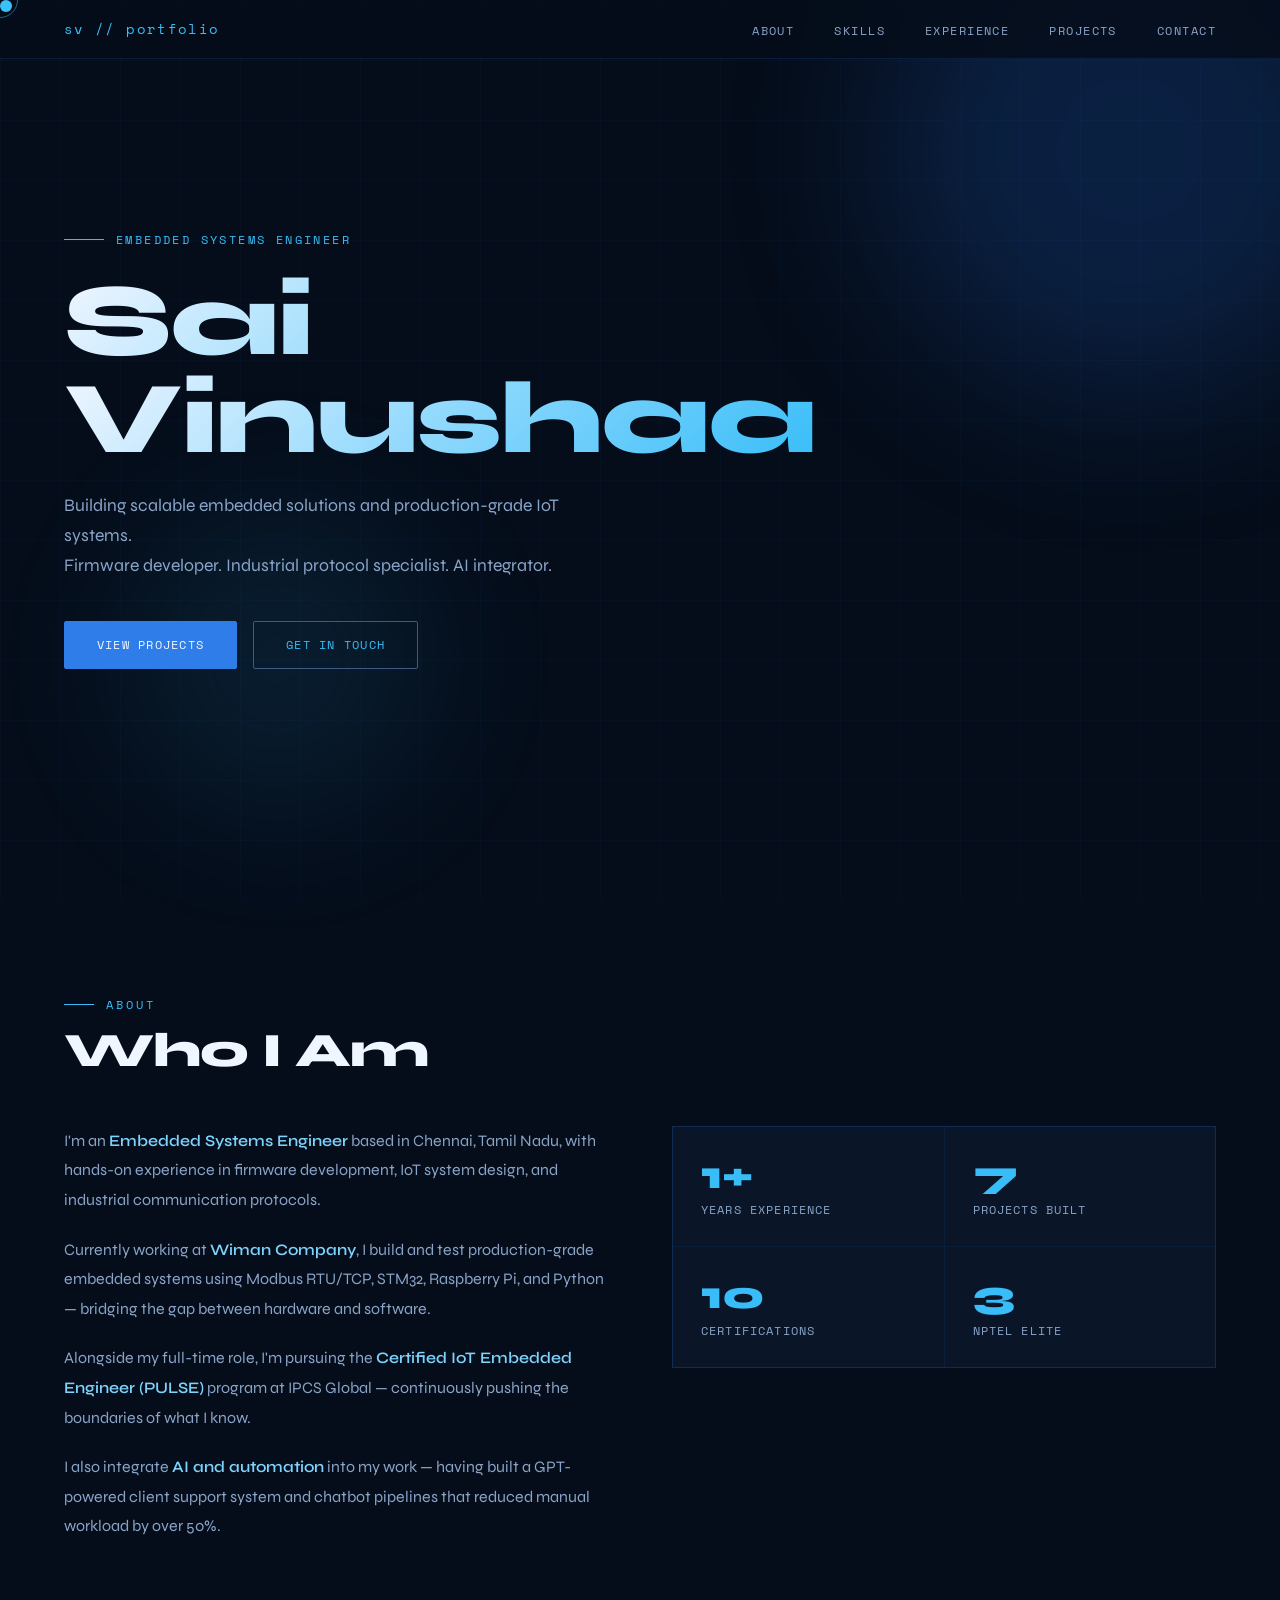
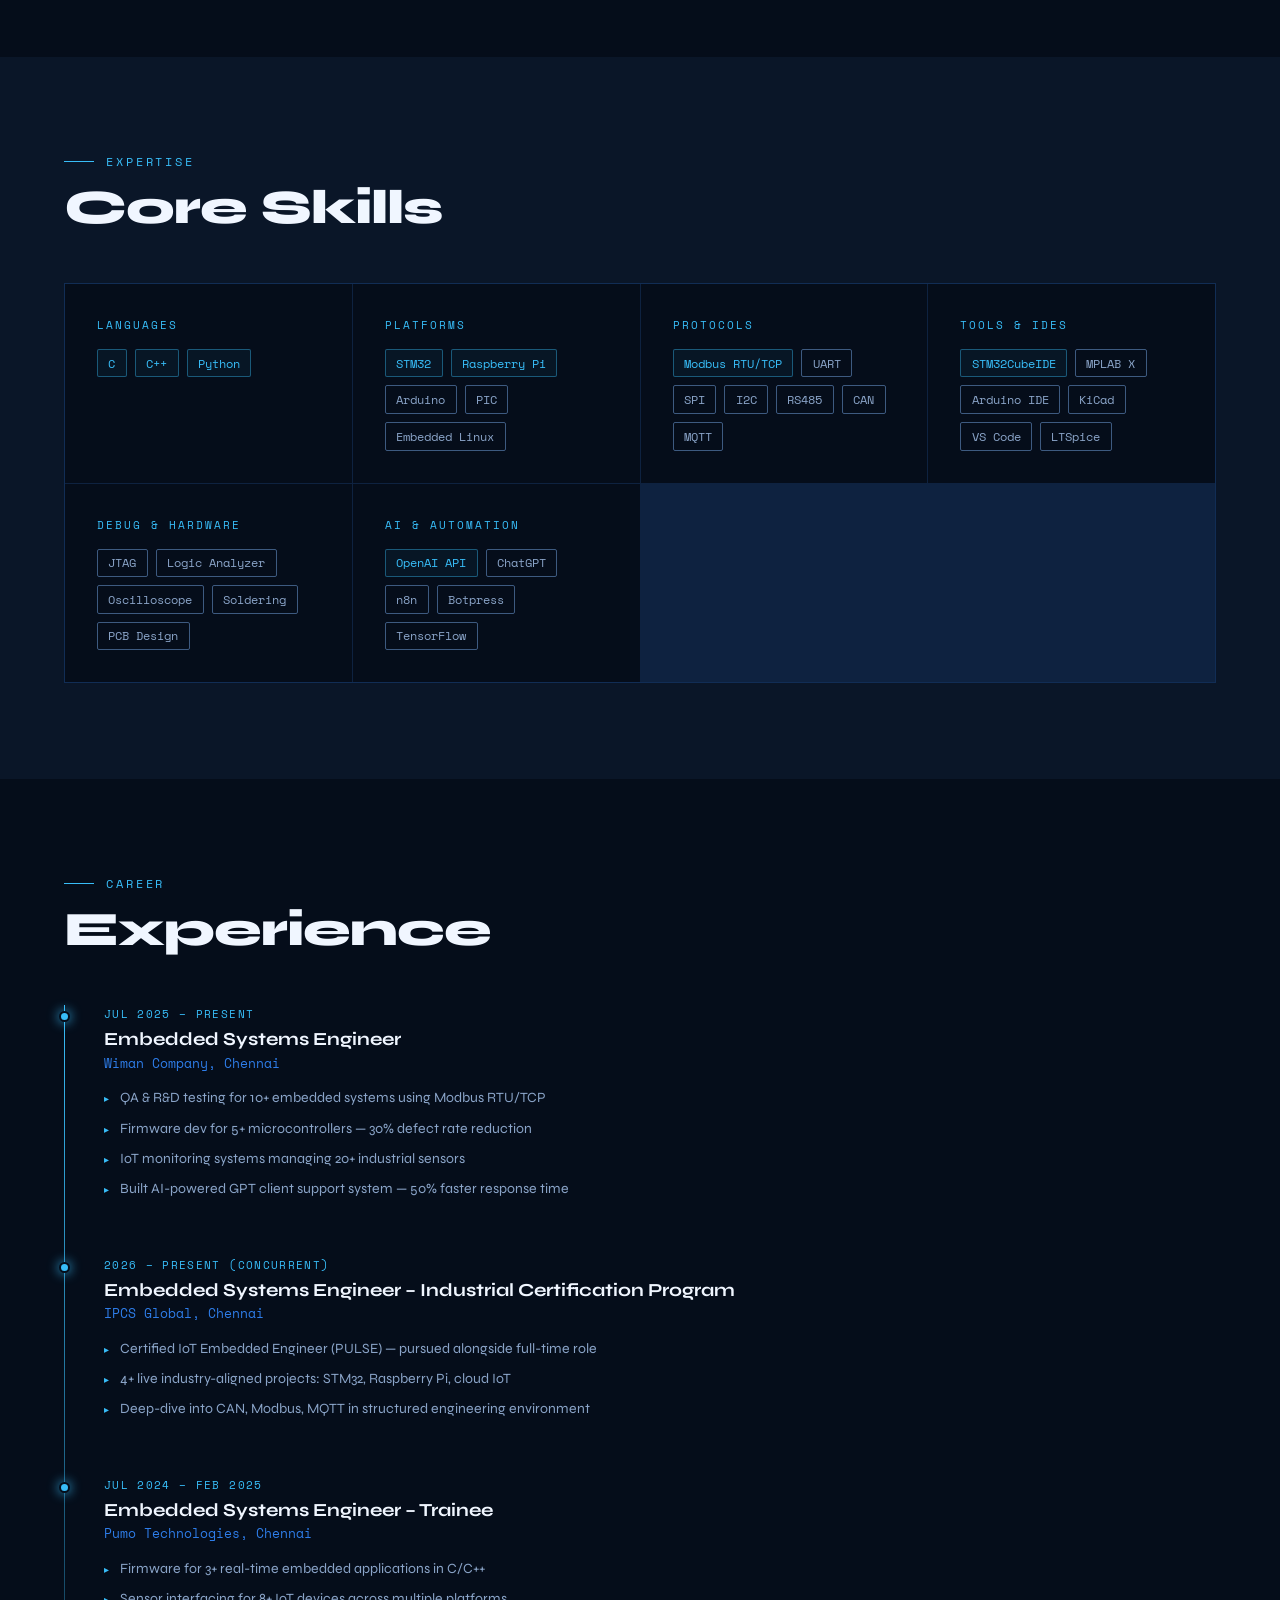
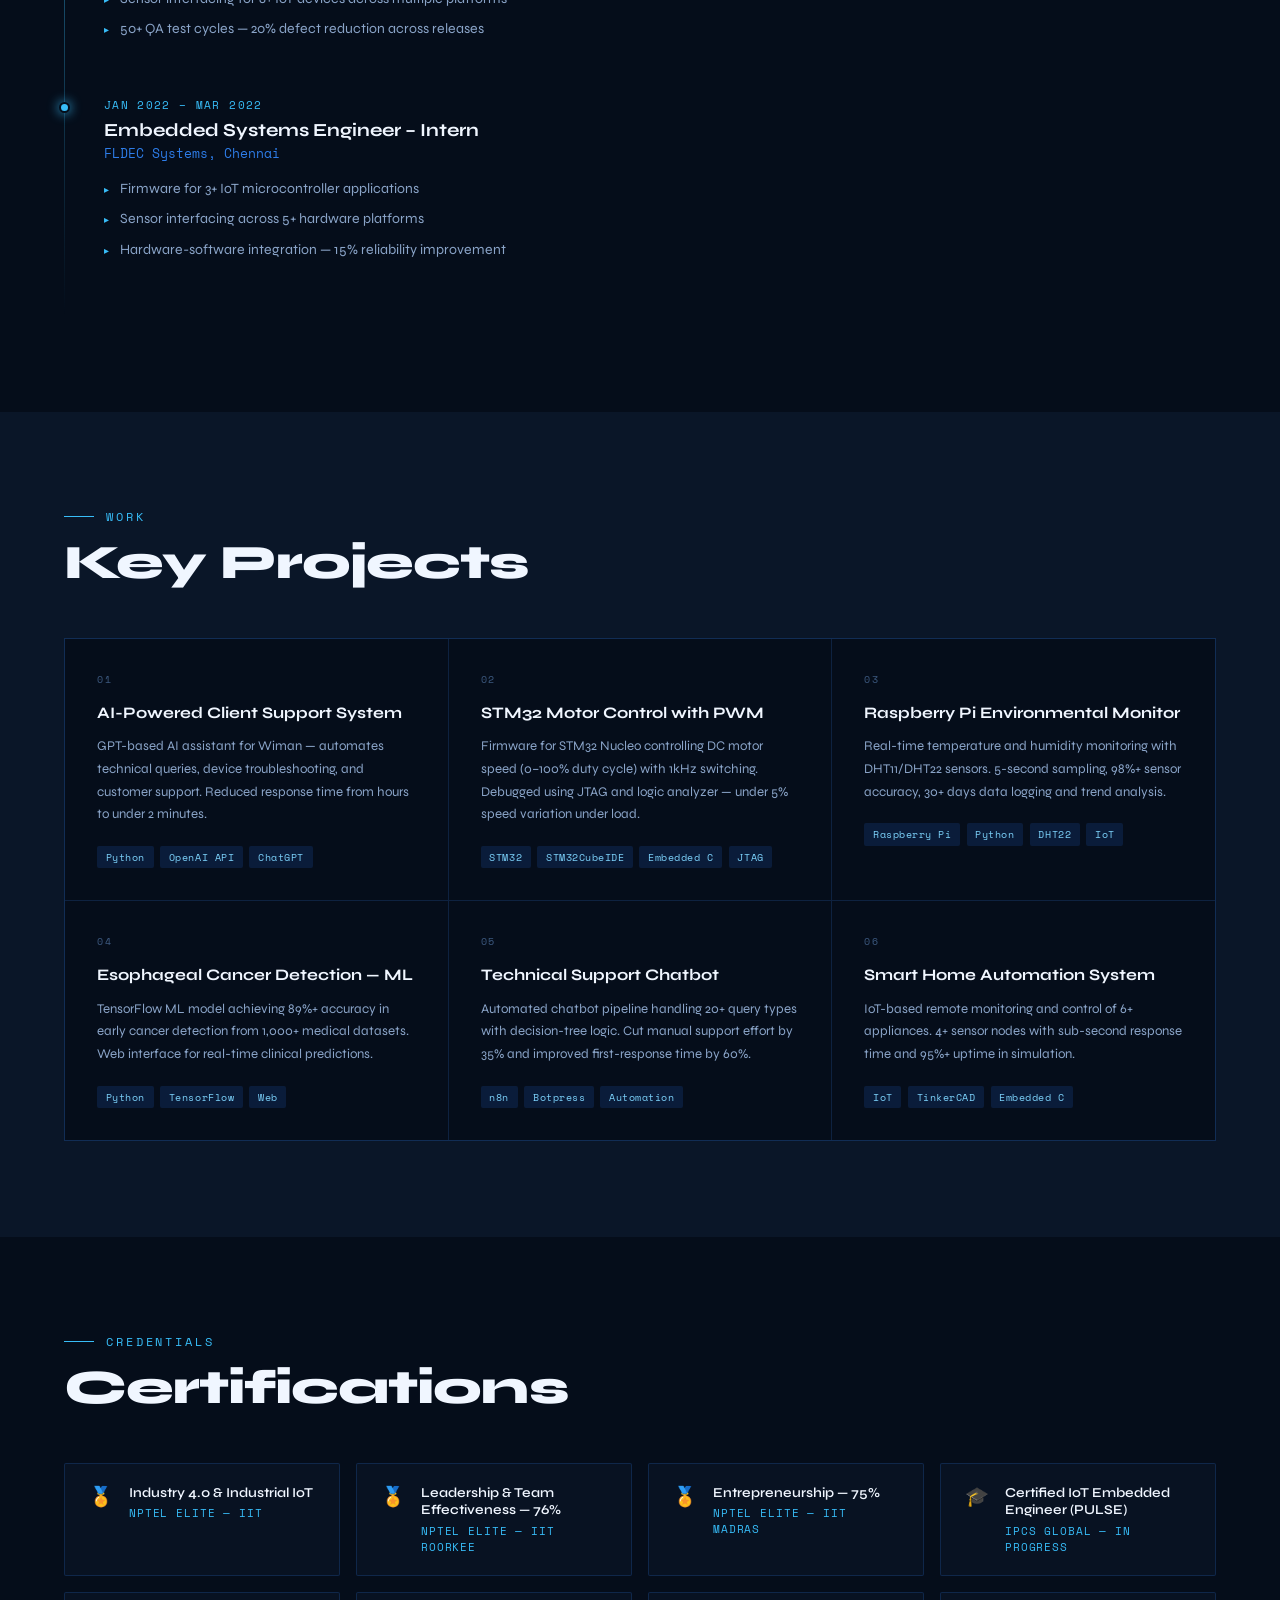
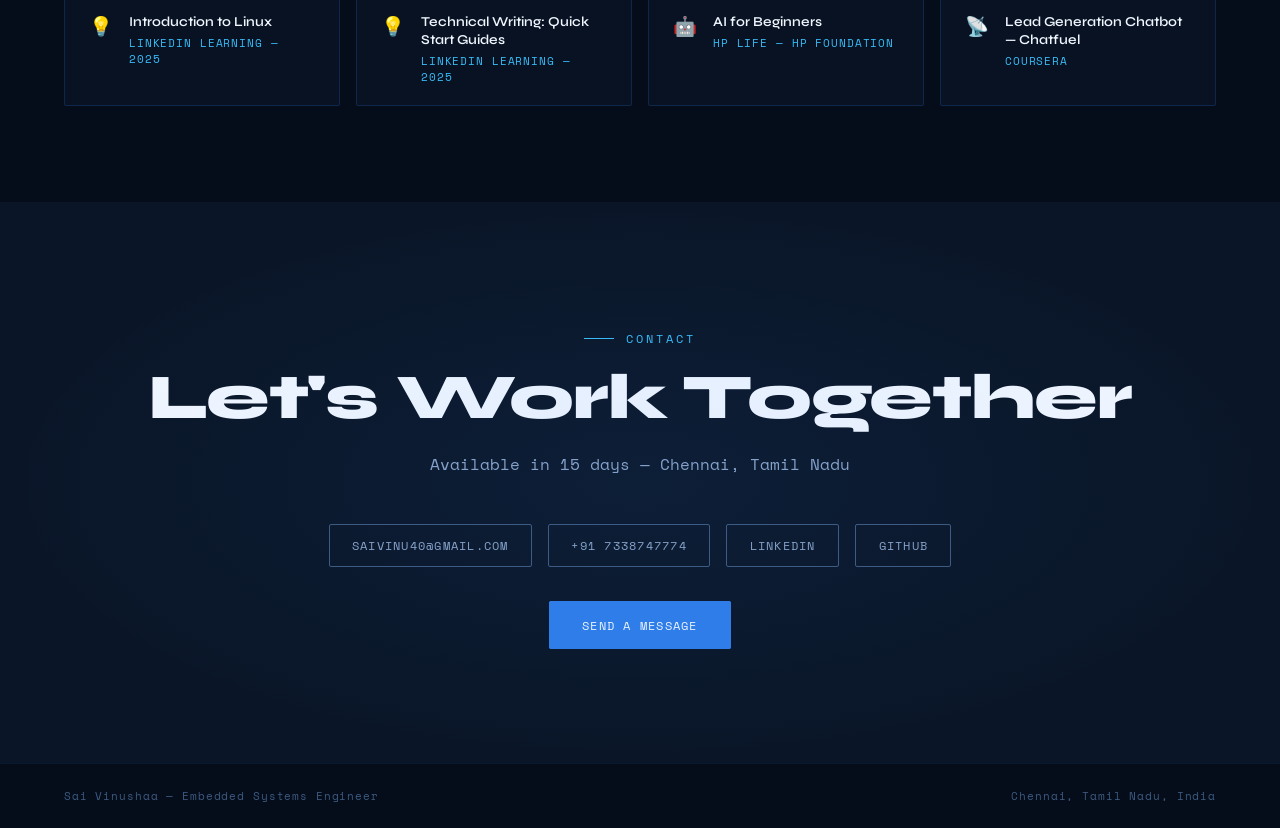
==== docs/index.html @ e8b78313 "Add files via upload" ====
<!DOCTYPE html>
<html lang="en">
<head>
<meta charset="UTF-8"/>
<meta name="viewport" content="width=device-width, initial-scale=1.0"/>
<title>Sai Vinushaa — Embedded Systems Engineer</title>
<link href="https://fonts.googleapis.com/css2?family=Space+Mono:ital,wght@0,400;0,700;1,400&family=Syne:wght@400;600;700;800&display=swap" rel="stylesheet"/>
<style>
  :root {
    --navy: #050d1a;
    --deep: #0a1628;
    --blue-dark: #0f2444;
    --blue-mid: #1a3a6e;
    --blue: #1e5bb8;
    --blue-bright: #2e7de9;
    --cyan: #38bdf8;
    --cyan-light: #7dd3fc;
    --white: #f0f6ff;
    --muted: #8aa4c8;
    --dim: #3d5a80;
    --font-display: 'Syne', sans-serif;
    --font-mono: 'Space Mono', monospace;
  }

  *, *::before, *::after { box-sizing: border-box; margin: 0; padding: 0; }

  html { scroll-behavior: smooth; }

  body {
    background: var(--navy);
    color: var(--white);
    font-family: var(--font-display);
    overflow-x: hidden;
    cursor: none;
  }

  /* Custom cursor */
  .cursor {
    width: 12px; height: 12px;
    background: var(--cyan);
    border-radius: 50%;
    position: fixed; top: 0; left: 0;
    pointer-events: none; z-index: 9999;
    transition: transform 0.15s ease;
    mix-blend-mode: screen;
  }
  .cursor-ring {
    width: 36px; height: 36px;
    border: 1px solid var(--cyan);
    border-radius: 50%;
    position: fixed; top: 0; left: 0;
    pointer-events: none; z-index: 9998;
    opacity: 0.5;
    transition: all 0.3s ease;
  }

  /* Grid bg */
  body::before {
    content: '';
    position: fixed; inset: 0;
    background-image:
      linear-gradient(rgba(46,125,233,0.04) 1px, transparent 1px),
      linear-gradient(90deg, rgba(46,125,233,0.04) 1px, transparent 1px);
    background-size: 60px 60px;
    pointer-events: none; z-index: 0;
  }

  /* NAV */
  nav {
    position: fixed; top: 0; left: 0; right: 0;
    z-index: 100;
    display: flex; justify-content: space-between; align-items: center;
    padding: 1.2rem 4rem;
    background: rgba(5,13,26,0.85);
    backdrop-filter: blur(12px);
    border-bottom: 1px solid rgba(46,125,233,0.15);
  }
  .nav-logo {
    font-family: var(--font-mono);
    font-size: 0.85rem;
    color: var(--cyan);
    letter-spacing: 0.1em;
  }
  .nav-links { display: flex; gap: 2.5rem; list-style: none; }
  .nav-links a {
    font-family: var(--font-mono);
    font-size: 0.75rem;
    color: var(--muted);
    text-decoration: none;
    letter-spacing: 0.12em;
    text-transform: uppercase;
    transition: color 0.2s;
  }
  .nav-links a:hover { color: var(--cyan); }

  /* HERO */
  .hero {
    min-height: 100vh;
    display: flex; align-items: center;
    padding: 0 4rem;
    position: relative; z-index: 1;
  }
  .hero-inner { max-width: 900px; }

  .hero-tag {
    font-family: var(--font-mono);
    font-size: 0.75rem;
    color: var(--cyan);
    letter-spacing: 0.2em;
    text-transform: uppercase;
    margin-bottom: 1.5rem;
    display: flex; align-items: center; gap: 0.75rem;
    opacity: 0;
    animation: fadeUp 0.8s ease 0.2s forwards;
  }
  .hero-tag::before {
    content: '';
    display: block;
    width: 40px; height: 1px;
    background: var(--cyan);
  }

  .hero-name {
    font-size: clamp(3.5rem, 8vw, 7rem);
    font-weight: 800;
    line-height: 0.95;
    letter-spacing: -0.02em;
    margin-bottom: 1.5rem;
    opacity: 0;
    animation: fadeUp 0.8s ease 0.4s forwards;
  }
  .hero-name span {
    display: block;
    background: linear-gradient(135deg, var(--white) 0%, var(--cyan-light) 60%, var(--cyan) 100%);
    -webkit-background-clip: text;
    -webkit-text-fill-color: transparent;
    background-clip: text;
  }

  .hero-role {
    font-size: 1.1rem;
    color: var(--muted);
    margin-bottom: 2.5rem;
    line-height: 1.7;
    max-width: 560px;
    font-weight: 400;
    opacity: 0;
    animation: fadeUp 0.8s ease 0.6s forwards;
  }

  .hero-cta {
    display: flex; gap: 1rem; flex-wrap: wrap;
    opacity: 0;
    animation: fadeUp 0.8s ease 0.8s forwards;
  }
  .btn {
    font-family: var(--font-mono);
    font-size: 0.78rem;
    letter-spacing: 0.1em;
    text-transform: uppercase;
    padding: 0.85rem 2rem;
    border-radius: 2px;
    text-decoration: none;
    transition: all 0.25s ease;
    cursor: none;
  }
  .btn-primary {
    background: var(--blue-bright);
    color: var(--white);
    border: 1px solid var(--blue-bright);
  }
  .btn-primary:hover {
    background: var(--cyan);
    border-color: var(--cyan);
    color: var(--navy);
    transform: translateY(-2px);
  }
  .btn-outline {
    background: transparent;
    color: var(--cyan);
    border: 1px solid var(--dim);
  }
  .btn-outline:hover {
    border-color: var(--cyan);
    transform: translateY(-2px);
  }

  /* Floating orbs */
  .orb {
    position: absolute;
    border-radius: 50%;
    filter: blur(80px);
    pointer-events: none;
    opacity: 0.25;
  }
  .orb-1 {
    width: 500px; height: 500px;
    background: var(--blue);
    top: -100px; right: -100px;
    animation: drift 12s ease-in-out infinite alternate;
  }
  .orb-2 {
    width: 300px; height: 300px;
    background: var(--cyan);
    bottom: 10%; left: 10%;
    opacity: 0.1;
    animation: drift 9s ease-in-out infinite alternate-reverse;
  }

  /* SECTIONS */
  section { padding: 6rem 4rem; position: relative; z-index: 1; }
  .section-label {
    font-family: var(--font-mono);
    font-size: 0.72rem;
    color: var(--cyan);
    letter-spacing: 0.25em;
    text-transform: uppercase;
    margin-bottom: 0.75rem;
    display: flex; align-items: center; gap: 0.75rem;
  }
  .section-label::before {
    content: '';
    width: 30px; height: 1px;
    background: var(--cyan);
    flex-shrink: 0;
  }
  .section-title {
    font-size: clamp(2rem, 4vw, 3rem);
    font-weight: 800;
    letter-spacing: -0.02em;
    margin-bottom: 3rem;
    line-height: 1.1;
  }

  /* ABOUT */
  .about-grid {
    display: grid;
    grid-template-columns: 1fr 1fr;
    gap: 4rem;
    align-items: start;
  }
  .about-text p {
    font-size: 1rem;
    color: var(--muted);
    line-height: 1.85;
    margin-bottom: 1.25rem;
    font-weight: 400;
  }
  .about-text p strong { color: var(--cyan-light); font-weight: 600; }

  .stat-grid {
    display: grid;
    grid-template-columns: 1fr 1fr;
    gap: 1px;
    background: rgba(46,125,233,0.15);
    border: 1px solid rgba(46,125,233,0.15);
  }
  .stat-card {
    background: var(--deep);
    padding: 1.75rem;
    transition: background 0.2s;
  }
  .stat-card:hover { background: var(--blue-dark); }
  .stat-num {
    font-size: 2.5rem;
    font-weight: 800;
    color: var(--cyan);
    line-height: 1;
    margin-bottom: 0.4rem;
  }
  .stat-desc {
    font-family: var(--font-mono);
    font-size: 0.72rem;
    color: var(--muted);
    text-transform: uppercase;
    letter-spacing: 0.1em;
  }

  /* SKILLS */
  .skills-section { background: var(--deep); }
  .skills-grid {
    display: grid;
    grid-template-columns: repeat(auto-fit, minmax(280px, 1fr));
    gap: 1px;
    background: rgba(46,125,233,0.12);
    border: 1px solid rgba(46,125,233,0.12);
  }
  .skill-group {
    background: var(--navy);
    padding: 2rem;
    transition: background 0.25s;
    position: relative;
    overflow: hidden;
  }
  .skill-group::before {
    content: '';
    position: absolute; top: 0; left: 0;
    width: 3px; height: 0;
    background: var(--cyan);
    transition: height 0.3s ease;
  }
  .skill-group:hover::before { height: 100%; }
  .skill-group:hover { background: var(--blue-dark); }
  .skill-group-title {
    font-family: var(--font-mono);
    font-size: 0.7rem;
    color: var(--cyan);
    text-transform: uppercase;
    letter-spacing: 0.18em;
    margin-bottom: 1rem;
  }
  .skill-tags { display: flex; flex-wrap: wrap; gap: 0.5rem; }
  .skill-tag {
    font-family: var(--font-mono);
    font-size: 0.72rem;
    color: var(--muted);
    border: 1px solid var(--dim);
    padding: 0.3rem 0.65rem;
    border-radius: 2px;
    transition: all 0.2s;
  }
  .skill-tag.highlight {
    color: var(--cyan);
    border-color: rgba(56,189,248,0.4);
    background: rgba(56,189,248,0.05);
  }
  .skill-group:hover .skill-tag { border-color: rgba(56,189,248,0.3); }

  /* EXPERIENCE */
  .timeline { position: relative; }
  .timeline::before {
    content: '';
    position: absolute; left: 0; top: 0; bottom: 0;
    width: 1px;
    background: linear-gradient(to bottom, var(--cyan), transparent);
  }
  .timeline-item {
    padding-left: 2.5rem;
    padding-bottom: 3rem;
    position: relative;
    opacity: 0;
    transform: translateX(-20px);
    transition: all 0.5s ease;
  }
  .timeline-item.visible {
    opacity: 1;
    transform: translateX(0);
  }
  .timeline-dot {
    position: absolute; left: -5px; top: 6px;
    width: 11px; height: 11px;
    border-radius: 50%;
    background: var(--cyan);
    border: 2px solid var(--navy);
    box-shadow: 0 0 12px var(--cyan);
  }
  .timeline-date {
    font-family: var(--font-mono);
    font-size: 0.7rem;
    color: var(--cyan);
    letter-spacing: 0.12em;
    text-transform: uppercase;
    margin-bottom: 0.4rem;
  }
  .timeline-title {
    font-size: 1.15rem;
    font-weight: 700;
    margin-bottom: 0.2rem;
    color: var(--white);
  }
  .timeline-company {
    font-family: var(--font-mono);
    font-size: 0.8rem;
    color: var(--blue-bright);
    margin-bottom: 0.85rem;
  }
  .timeline-points { list-style: none; }
  .timeline-points li {
    font-size: 0.88rem;
    color: var(--muted);
    line-height: 1.7;
    padding-left: 1rem;
    position: relative;
    margin-bottom: 0.4rem;
  }
  .timeline-points li::before {
    content: '▸';
    position: absolute; left: 0;
    color: var(--cyan);
    font-size: 0.65rem;
    top: 0.25rem;
  }

  /* PROJECTS */
  .projects-section { background: var(--deep); }
  .projects-grid {
    display: grid;
    grid-template-columns: repeat(auto-fit, minmax(320px, 1fr));
    gap: 1px;
    background: rgba(46,125,233,0.12);
    border: 1px solid rgba(46,125,233,0.12);
  }
  .project-card {
    background: var(--navy);
    padding: 2rem;
    transition: background 0.25s;
    position: relative;
    overflow: hidden;
  }
  .project-card::after {
    content: '';
    position: absolute;
    bottom: 0; left: 0; right: 0;
    height: 2px;
    background: linear-gradient(90deg, var(--cyan), transparent);
    transform: scaleX(0);
    transform-origin: left;
    transition: transform 0.35s ease;
  }
  .project-card:hover::after { transform: scaleX(1); }
  .project-card:hover { background: var(--blue-dark); }
  .project-num {
    font-family: var(--font-mono);
    font-size: 0.65rem;
    color: var(--dim);
    margin-bottom: 1rem;
    letter-spacing: 0.15em;
  }
  .project-title {
    font-size: 1rem;
    font-weight: 700;
    margin-bottom: 0.75rem;
    color: var(--white);
    line-height: 1.3;
  }
  .project-desc {
    font-size: 0.83rem;
    color: var(--muted);
    line-height: 1.7;
    margin-bottom: 1.25rem;
  }
  .project-stack { display: flex; flex-wrap: wrap; gap: 0.4rem; }
  .stack-tag {
    font-family: var(--font-mono);
    font-size: 0.65rem;
    padding: 0.2rem 0.55rem;
    background: rgba(30,91,184,0.2);
    color: var(--cyan-light);
    border-radius: 2px;
    letter-spacing: 0.05em;
  }

  /* CERTS */
  .certs-grid {
    display: grid;
    grid-template-columns: repeat(auto-fit, minmax(260px, 1fr));
    gap: 1rem;
  }
  .cert-card {
    border: 1px solid rgba(46,125,233,0.2);
    padding: 1.25rem 1.5rem;
    border-radius: 2px;
    background: rgba(10,22,40,0.6);
    transition: all 0.25s;
    display: flex; gap: 1rem; align-items: flex-start;
  }
  .cert-card:hover {
    border-color: var(--cyan);
    background: var(--blue-dark);
    transform: translateY(-2px);
  }
  .cert-icon {
    font-size: 1.2rem;
    flex-shrink: 0;
    margin-top: 0.1rem;
  }
  .cert-name {
    font-size: 0.85rem;
    font-weight: 600;
    color: var(--white);
    margin-bottom: 0.25rem;
    line-height: 1.3;
  }
  .cert-issuer {
    font-family: var(--font-mono);
    font-size: 0.68rem;
    color: var(--cyan);
    text-transform: uppercase;
    letter-spacing: 0.08em;
  }

  /* CONTACT */
  .contact-section {
    text-align: center;
    padding: 8rem 4rem;
    background: var(--deep);
    position: relative; overflow: hidden;
  }
  .contact-section::before {
    content: '';
    position: absolute; inset: 0;
    background: radial-gradient(ellipse at center, rgba(46,125,233,0.08) 0%, transparent 70%);
  }
  .contact-section .section-label { justify-content: center; }
  .contact-title {
    font-size: clamp(2.5rem, 5vw, 4rem);
    font-weight: 800;
    margin-bottom: 1rem;
    letter-spacing: -0.02em;
  }
  .contact-sub {
    color: var(--muted);
    font-size: 1rem;
    margin-bottom: 3rem;
    font-family: var(--font-mono);
  }
  .contact-links {
    display: flex; justify-content: center;
    gap: 1rem; flex-wrap: wrap;
    margin-bottom: 3rem;
  }
  .contact-link {
    font-family: var(--font-mono);
    font-size: 0.78rem;
    color: var(--muted);
    text-decoration: none;
    padding: 0.7rem 1.4rem;
    border: 1px solid var(--dim);
    border-radius: 2px;
    letter-spacing: 0.1em;
    text-transform: uppercase;
    transition: all 0.2s;
    cursor: none;
  }
  .contact-link:hover {
    color: var(--cyan);
    border-color: var(--cyan);
    background: rgba(56,189,248,0.05);
  }

  /* FOOTER */
  footer {
    padding: 1.5rem 4rem;
    border-top: 1px solid rgba(46,125,233,0.1);
    display: flex; justify-content: space-between; align-items: center;
    position: relative; z-index: 1;
  }
  footer p {
    font-family: var(--font-mono);
    font-size: 0.68rem;
    color: var(--dim);
    letter-spacing: 0.08em;
  }

  /* ANIMATIONS */
  @keyframes fadeUp {
    from { opacity: 0; transform: translateY(24px); }
    to { opacity: 1; transform: translateY(0); }
  }
  @keyframes drift {
    from { transform: translate(0, 0) scale(1); }
    to { transform: translate(30px, 20px) scale(1.05); }
  }

  /* Scroll reveal */
  .reveal {
    opacity: 0;
    transform: translateY(30px);
    transition: all 0.7s ease;
  }
  .reveal.visible {
    opacity: 1;
    transform: translateY(0);
  }

  @media (max-width: 768px) {
    nav { padding: 1rem 1.5rem; }
    .nav-links { display: none; }
    section { padding: 4rem 1.5rem; }
    .hero { padding: 6rem 1.5rem 4rem; }
    .about-grid { grid-template-columns: 1fr; gap: 2.5rem; }
    footer { padding: 1.5rem; flex-direction: column; gap: 0.5rem; text-align: center; }
  }
</style>
</head>
<body>

<div class="cursor" id="cursor"></div>
<div class="cursor-ring" id="cursorRing"></div>

<nav>
  <div class="nav-logo">sv // portfolio</div>
  <ul class="nav-links">
    <li><a href="#about">About</a></li>
    <li><a href="#skills">Skills</a></li>
    <li><a href="#experience">Experience</a></li>
    <li><a href="#projects">Projects</a></li>
    <li><a href="#contact">Contact</a></li>
  </ul>
</nav>

<!-- HERO -->
<section class="hero" id="home">
  <div class="orb orb-1"></div>
  <div class="orb orb-2"></div>
  <div class="hero-inner">
    <div class="hero-tag">Embedded Systems Engineer</div>
    <h1 class="hero-name">
      <span>Sai</span>
      <span>Vinushaa</span>
    </h1>
    <p class="hero-role">
      Building scalable embedded solutions and production-grade IoT systems.<br/>
      Firmware developer. Industrial protocol specialist. AI integrator.
    </p>
    <div class="hero-cta">
      <a href="#projects" class="btn btn-primary">View Projects</a>
      <a href="#contact" class="btn btn-outline">Get in Touch</a>
    </div>
  </div>
</section>

<!-- ABOUT -->
<section id="about">
  <div class="section-label">About</div>
  <div class="section-title">Who I Am</div>
  <div class="about-grid">
    <div class="about-text">
      <p>I'm an <strong>Embedded Systems Engineer</strong> based in Chennai, Tamil Nadu, with hands-on experience in firmware development, IoT system design, and industrial communication protocols.</p>
      <p>Currently working at <strong>Wiman Company</strong>, I build and test production-grade embedded systems using Modbus RTU/TCP, STM32, Raspberry Pi, and Python — bridging the gap between hardware and software.</p>
      <p>Alongside my full-time role, I'm pursuing the <strong>Certified IoT Embedded Engineer (PULSE)</strong> program at IPCS Global — continuously pushing the boundaries of what I know.</p>
      <p>I also integrate <strong>AI and automation</strong> into my work — having built a GPT-powered client support system and chatbot pipelines that reduced manual workload by over 50%.</p>
    </div>
    <div class="stat-grid">
      <div class="stat-card">
        <div class="stat-num">1+</div>
        <div class="stat-desc">Years Experience</div>
      </div>
      <div class="stat-card">
        <div class="stat-num">7</div>
        <div class="stat-desc">Projects Built</div>
      </div>
      <div class="stat-card">
        <div class="stat-num">10</div>
        <div class="stat-desc">Certifications</div>
      </div>
      <div class="stat-card">
        <div class="stat-num">3</div>
        <div class="stat-desc">NPTEL Elite</div>
      </div>
    </div>
  </div>
</section>

<!-- SKILLS -->
<section id="skills" class="skills-section">
  <div class="section-label">Expertise</div>
  <div class="section-title">Core Skills</div>
  <div class="skills-grid reveal">
    <div class="skill-group">
      <div class="skill-group-title">Languages</div>
      <div class="skill-tags">
        <span class="skill-tag highlight">C</span>
        <span class="skill-tag highlight">C++</span>
        <span class="skill-tag highlight">Python</span>
      </div>
    </div>
    <div class="skill-group">
      <div class="skill-group-title">Platforms</div>
      <div class="skill-tags">
        <span class="skill-tag highlight">STM32</span>
        <span class="skill-tag highlight">Raspberry Pi</span>
        <span class="skill-tag">Arduino</span>
        <span class="skill-tag">PIC</span>
        <span class="skill-tag">Embedded Linux</span>
      </div>
    </div>
    <div class="skill-group">
      <div class="skill-group-title">Protocols</div>
      <div class="skill-tags">
        <span class="skill-tag highlight">Modbus RTU/TCP</span>
        <span class="skill-tag">UART</span>
        <span class="skill-tag">SPI</span>
        <span class="skill-tag">I2C</span>
        <span class="skill-tag">RS485</span>
        <span class="skill-tag">CAN</span>
        <span class="skill-tag">MQTT</span>
      </div>
    </div>
    <div class="skill-group">
      <div class="skill-group-title">Tools & IDEs</div>
      <div class="skill-tags">
        <span class="skill-tag highlight">STM32CubeIDE</span>
        <span class="skill-tag">MPLAB X</span>
        <span class="skill-tag">Arduino IDE</span>
        <span class="skill-tag">KiCad</span>
        <span class="skill-tag">VS Code</span>
        <span class="skill-tag">LTSpice</span>
      </div>
    </div>
    <div class="skill-group">
      <div class="skill-group-title">Debug & Hardware</div>
      <div class="skill-tags">
        <span class="skill-tag">JTAG</span>
        <span class="skill-tag">Logic Analyzer</span>
        <span class="skill-tag">Oscilloscope</span>
        <span class="skill-tag">Soldering</span>
        <span class="skill-tag">PCB Design</span>
      </div>
    </div>
    <div class="skill-group">
      <div class="skill-group-title">AI & Automation</div>
      <div class="skill-tags">
        <span class="skill-tag highlight">OpenAI API</span>
        <span class="skill-tag">ChatGPT</span>
        <span class="skill-tag">n8n</span>
        <span class="skill-tag">Botpress</span>
        <span class="skill-tag">TensorFlow</span>
      </div>
    </div>
  </div>
</section>

<!-- EXPERIENCE -->
<section id="experience">
  <div class="section-label">Career</div>
  <div class="section-title">Experience</div>
  <div class="timeline">
    <div class="timeline-item">
      <div class="timeline-dot"></div>
      <div class="timeline-date">Jul 2025 – Present</div>
      <div class="timeline-title">Embedded Systems Engineer</div>
      <div class="timeline-company">Wiman Company, Chennai</div>
      <ul class="timeline-points">
        <li>QA & R&D testing for 10+ embedded systems using Modbus RTU/TCP</li>
        <li>Firmware dev for 5+ microcontrollers — 30% defect rate reduction</li>
        <li>IoT monitoring systems managing 20+ industrial sensors</li>
        <li>Built AI-powered GPT client support system — 50% faster response time</li>
      </ul>
    </div>
    <div class="timeline-item">
      <div class="timeline-dot"></div>
      <div class="timeline-date">2026 – Present (Concurrent)</div>
      <div class="timeline-title">Embedded Systems Engineer – Industrial Certification Program</div>
      <div class="timeline-company">IPCS Global, Chennai</div>
      <ul class="timeline-points">
        <li>Certified IoT Embedded Engineer (PULSE) — pursued alongside full-time role</li>
        <li>4+ live industry-aligned projects: STM32, Raspberry Pi, cloud IoT</li>
        <li>Deep-dive into CAN, Modbus, MQTT in structured engineering environment</li>
      </ul>
    </div>
    <div class="timeline-item">
      <div class="timeline-dot"></div>
      <div class="timeline-date">Jul 2024 – Feb 2025</div>
      <div class="timeline-title">Embedded Systems Engineer – Trainee</div>
      <div class="timeline-company">Pumo Technologies, Chennai</div>
      <ul class="timeline-points">
        <li>Firmware for 3+ real-time embedded applications in C/C++</li>
        <li>Sensor interfacing for 8+ IoT devices across multiple platforms</li>
        <li>50+ QA test cycles — 20% defect reduction across releases</li>
      </ul>
    </div>
    <div class="timeline-item">
      <div class="timeline-dot"></div>
      <div class="timeline-date">Jan 2022 – Mar 2022</div>
      <div class="timeline-title">Embedded Systems Engineer – Intern</div>
      <div class="timeline-company">FLDEC Systems, Chennai</div>
      <ul class="timeline-points">
        <li>Firmware for 3+ IoT microcontroller applications</li>
        <li>Sensor interfacing across 5+ hardware platforms</li>
        <li>Hardware-software integration — 15% reliability improvement</li>
      </ul>
    </div>
  </div>
</section>

<!-- PROJECTS -->
<section id="projects" class="projects-section">
  <div class="section-label">Work</div>
  <div class="section-title">Key Projects</div>
  <div class="projects-grid reveal">
    <div class="project-card">
      <div class="project-num">01</div>
      <div class="project-title">AI-Powered Client Support System</div>
      <div class="project-desc">GPT-based AI assistant for Wiman — automates technical queries, device troubleshooting, and customer support. Reduced response time from hours to under 2 minutes.</div>
      <div class="project-stack">
        <span class="stack-tag">Python</span>
        <span class="stack-tag">OpenAI API</span>
        <span class="stack-tag">ChatGPT</span>
      </div>
    </div>
    <div class="project-card">
      <div class="project-num">02</div>
      <div class="project-title">STM32 Motor Control with PWM</div>
      <div class="project-desc">Firmware for STM32 Nucleo controlling DC motor speed (0–100% duty cycle) with 1kHz switching. Debugged using JTAG and logic analyzer — under 5% speed variation under load.</div>
      <div class="project-stack">
        <span class="stack-tag">STM32</span>
        <span class="stack-tag">STM32CubeIDE</span>
        <span class="stack-tag">Embedded C</span>
        <span class="stack-tag">JTAG</span>
      </div>
    </div>
    <div class="project-card">
      <div class="project-num">03</div>
      <div class="project-title">Raspberry Pi Environmental Monitor</div>
      <div class="project-desc">Real-time temperature and humidity monitoring with DHT11/DHT22 sensors. 5-second sampling, 98%+ sensor accuracy, 30+ days data logging and trend analysis.</div>
      <div class="project-stack">
        <span class="stack-tag">Raspberry Pi</span>
        <span class="stack-tag">Python</span>
        <span class="stack-tag">DHT22</span>
        <span class="stack-tag">IoT</span>
      </div>
    </div>
    <div class="project-card">
      <div class="project-num">04</div>
      <div class="project-title">Esophageal Cancer Detection — ML</div>
      <div class="project-desc">TensorFlow ML model achieving 89%+ accuracy in early cancer detection from 1,000+ medical datasets. Web interface for real-time clinical predictions.</div>
      <div class="project-stack">
        <span class="stack-tag">Python</span>
        <span class="stack-tag">TensorFlow</span>
        <span class="stack-tag">Web</span>
      </div>
    </div>
    <div class="project-card">
      <div class="project-num">05</div>
      <div class="project-title">Technical Support Chatbot</div>
      <div class="project-desc">Automated chatbot pipeline handling 20+ query types with decision-tree logic. Cut manual support effort by 35% and improved first-response time by 60%.</div>
      <div class="project-stack">
        <span class="stack-tag">n8n</span>
        <span class="stack-tag">Botpress</span>
        <span class="stack-tag">Automation</span>
      </div>
    </div>
    <div class="project-card">
      <div class="project-num">06</div>
      <div class="project-title">Smart Home Automation System</div>
      <div class="project-desc">IoT-based remote monitoring and control of 6+ appliances. 4+ sensor nodes with sub-second response time and 95%+ uptime in simulation.</div>
      <div class="project-stack">
        <span class="stack-tag">IoT</span>
        <span class="stack-tag">TinkerCAD</span>
        <span class="stack-tag">Embedded C</span>
      </div>
    </div>
  </div>
</section>

<!-- CERTIFICATIONS -->
<section id="certs">
  <div class="section-label">Credentials</div>
  <div class="section-title">Certifications</div>
  <div class="certs-grid reveal">
    <div class="cert-card">
      <div class="cert-icon">🏅</div>
      <div>
        <div class="cert-name">Industry 4.0 & Industrial IoT</div>
        <div class="cert-issuer">NPTEL Elite — IIT</div>
      </div>
    </div>
    <div class="cert-card">
      <div class="cert-icon">🏅</div>
      <div>
        <div class="cert-name">Leadership & Team Effectiveness — 76%</div>
        <div class="cert-issuer">NPTEL Elite — IIT Roorkee</div>
      </div>
    </div>
    <div class="cert-card">
      <div class="cert-icon">🏅</div>
      <div>
        <div class="cert-name">Entrepreneurship — 75%</div>
        <div class="cert-issuer">NPTEL Elite — IIT Madras</div>
      </div>
    </div>
    <div class="cert-card">
      <div class="cert-icon">🎓</div>
      <div>
        <div class="cert-name">Certified IoT Embedded Engineer (PULSE)</div>
        <div class="cert-issuer">IPCS Global — In Progress</div>
      </div>
    </div>
    <div class="cert-card">
      <div class="cert-icon">💡</div>
      <div>
        <div class="cert-name">Introduction to Linux</div>
        <div class="cert-issuer">LinkedIn Learning — 2025</div>
      </div>
    </div>
    <div class="cert-card">
      <div class="cert-icon">💡</div>
      <div>
        <div class="cert-name">Technical Writing: Quick Start Guides</div>
        <div class="cert-issuer">LinkedIn Learning — 2025</div>
      </div>
    </div>
    <div class="cert-card">
      <div class="cert-icon">🤖</div>
      <div>
        <div class="cert-name">AI for Beginners</div>
        <div class="cert-issuer">HP LIFE — HP Foundation</div>
      </div>
    </div>
    <div class="cert-card">
      <div class="cert-icon">📡</div>
      <div>
        <div class="cert-name">Lead Generation Chatbot — Chatfuel</div>
        <div class="cert-issuer">Coursera</div>
      </div>
    </div>
  </div>
</section>

<!-- CONTACT -->
<section id="contact" class="contact-section">
  <div class="section-label">Contact</div>
  <h2 class="contact-title">Let's Work Together</h2>
  <p class="contact-sub">Available in 15 days — Chennai, Tamil Nadu</p>
  <div class="contact-links">
    <a href="mailto:saivinu40@gmail.com" class="contact-link">saivinu40@gmail.com</a>
    <a href="tel:+917338747774" class="contact-link">+91 7338747774</a>
    <a href="https://linkedin.com/in/vinushaasai09" class="contact-link" target="_blank">LinkedIn</a>
    <a href="https://github.com/vinushaaz" class="contact-link" target="_blank">GitHub</a>
  </div>
  <a href="mailto:saivinu40@gmail.com" class="btn btn-primary">Send a Message</a>
</section>

<footer>
  <p>Sai Vinushaa — Embedded Systems Engineer</p>
  <p>Chennai, Tamil Nadu, India</p>
</footer>

<script>
  // Custom cursor
  const cursor = document.getElementById('cursor');
  const ring = document.getElementById('cursorRing');
  let mx = 0, my = 0, rx = 0, ry = 0;
  document.addEventListener('mousemove', e => {
    mx = e.clientX; my = e.clientY;
    cursor.style.transform = `translate(${mx - 6}px, ${my - 6}px)`;
  });
  function animateRing() {
    rx += (mx - rx - 18) * 0.12;
    ry += (my - ry - 18) * 0.12;
    ring.style.transform = `translate(${rx}px, ${ry}px)`;
    requestAnimationFrame(animateRing);
  }
  animateRing();

  // Scroll reveal
  const observer = new IntersectionObserver(entries => {
    entries.forEach(e => {
      if (e.isIntersecting) {
        e.target.classList.add('visible');
      }
    });
  }, { threshold: 0.1 });

  document.querySelectorAll('.reveal, .timeline-item, .cert-card, .project-card, .skill-group, .stat-card').forEach(el => {
    observer.observe(el);
  });

  // Stagger timeline items
  document.querySelectorAll('.timeline-item').forEach((el, i) => {
    el.style.transitionDelay = `${i * 0.15}s`;
  });
</script>
</body>
</html>
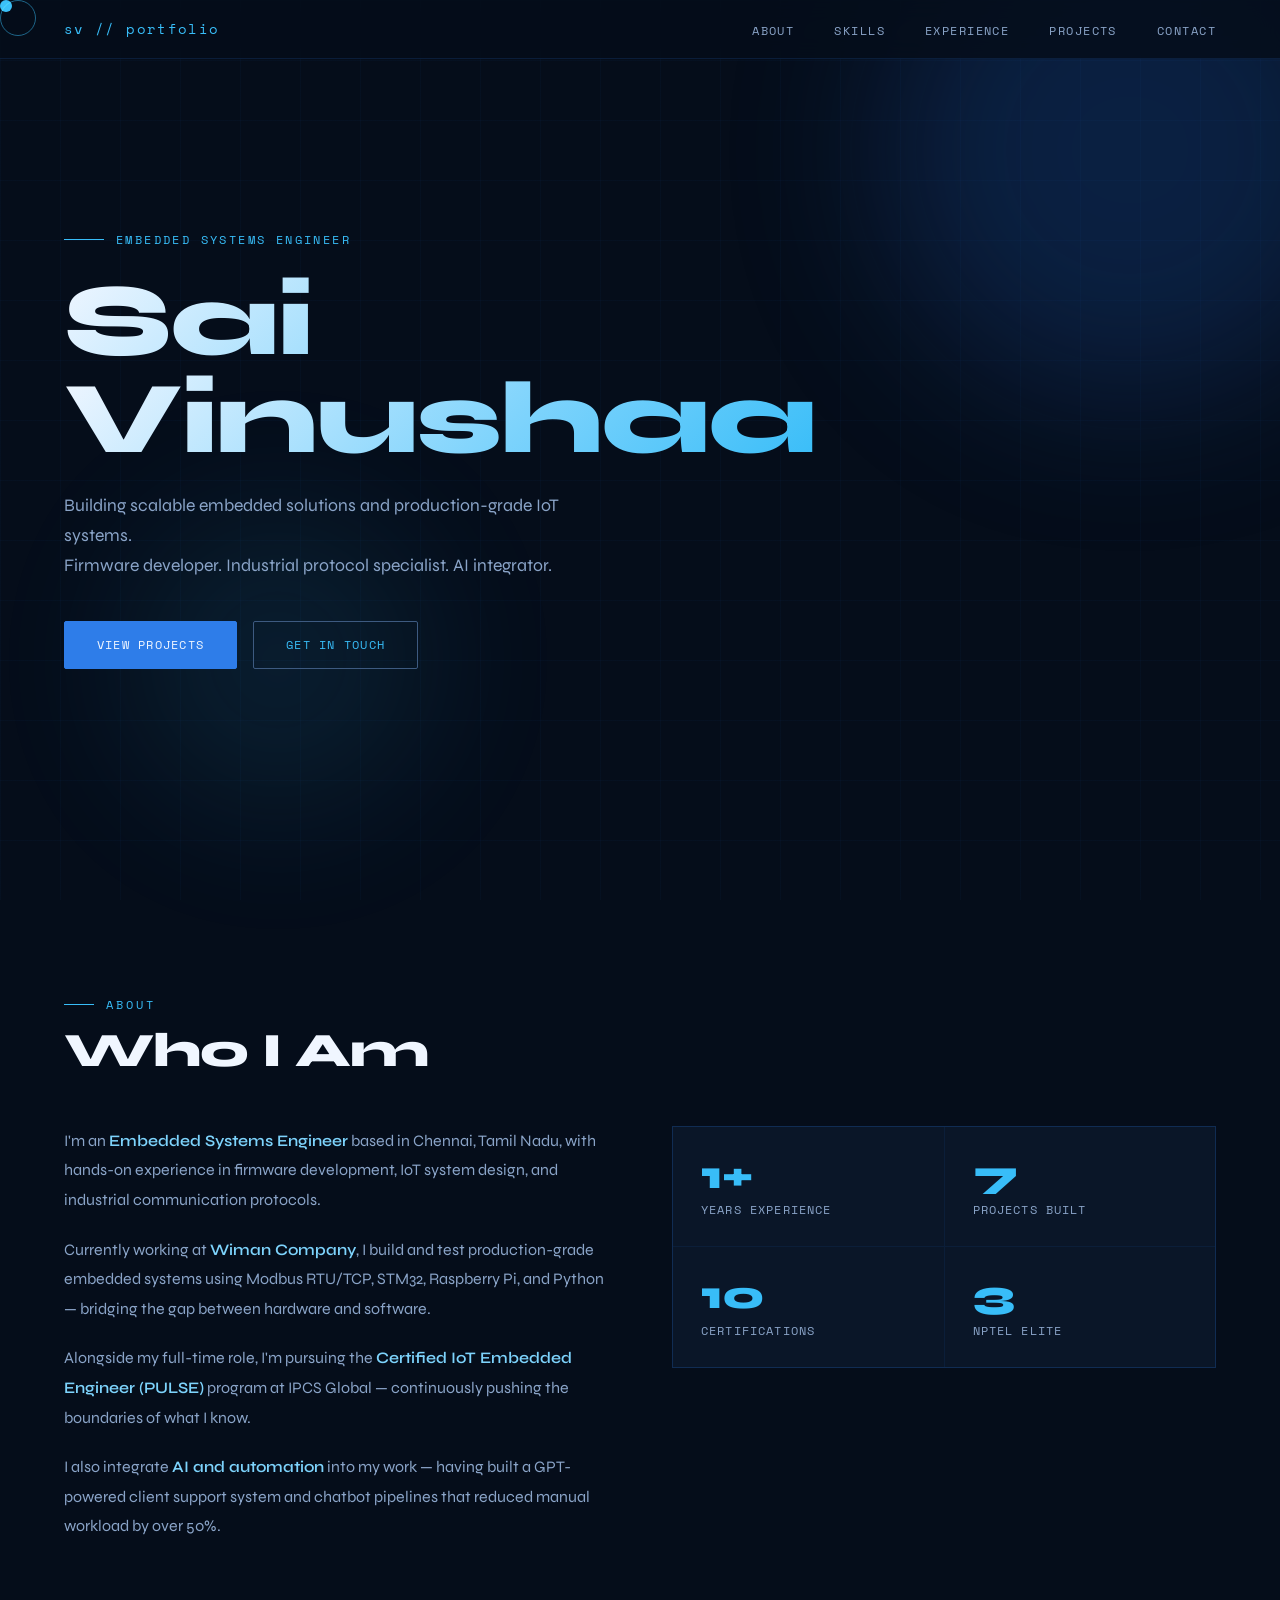
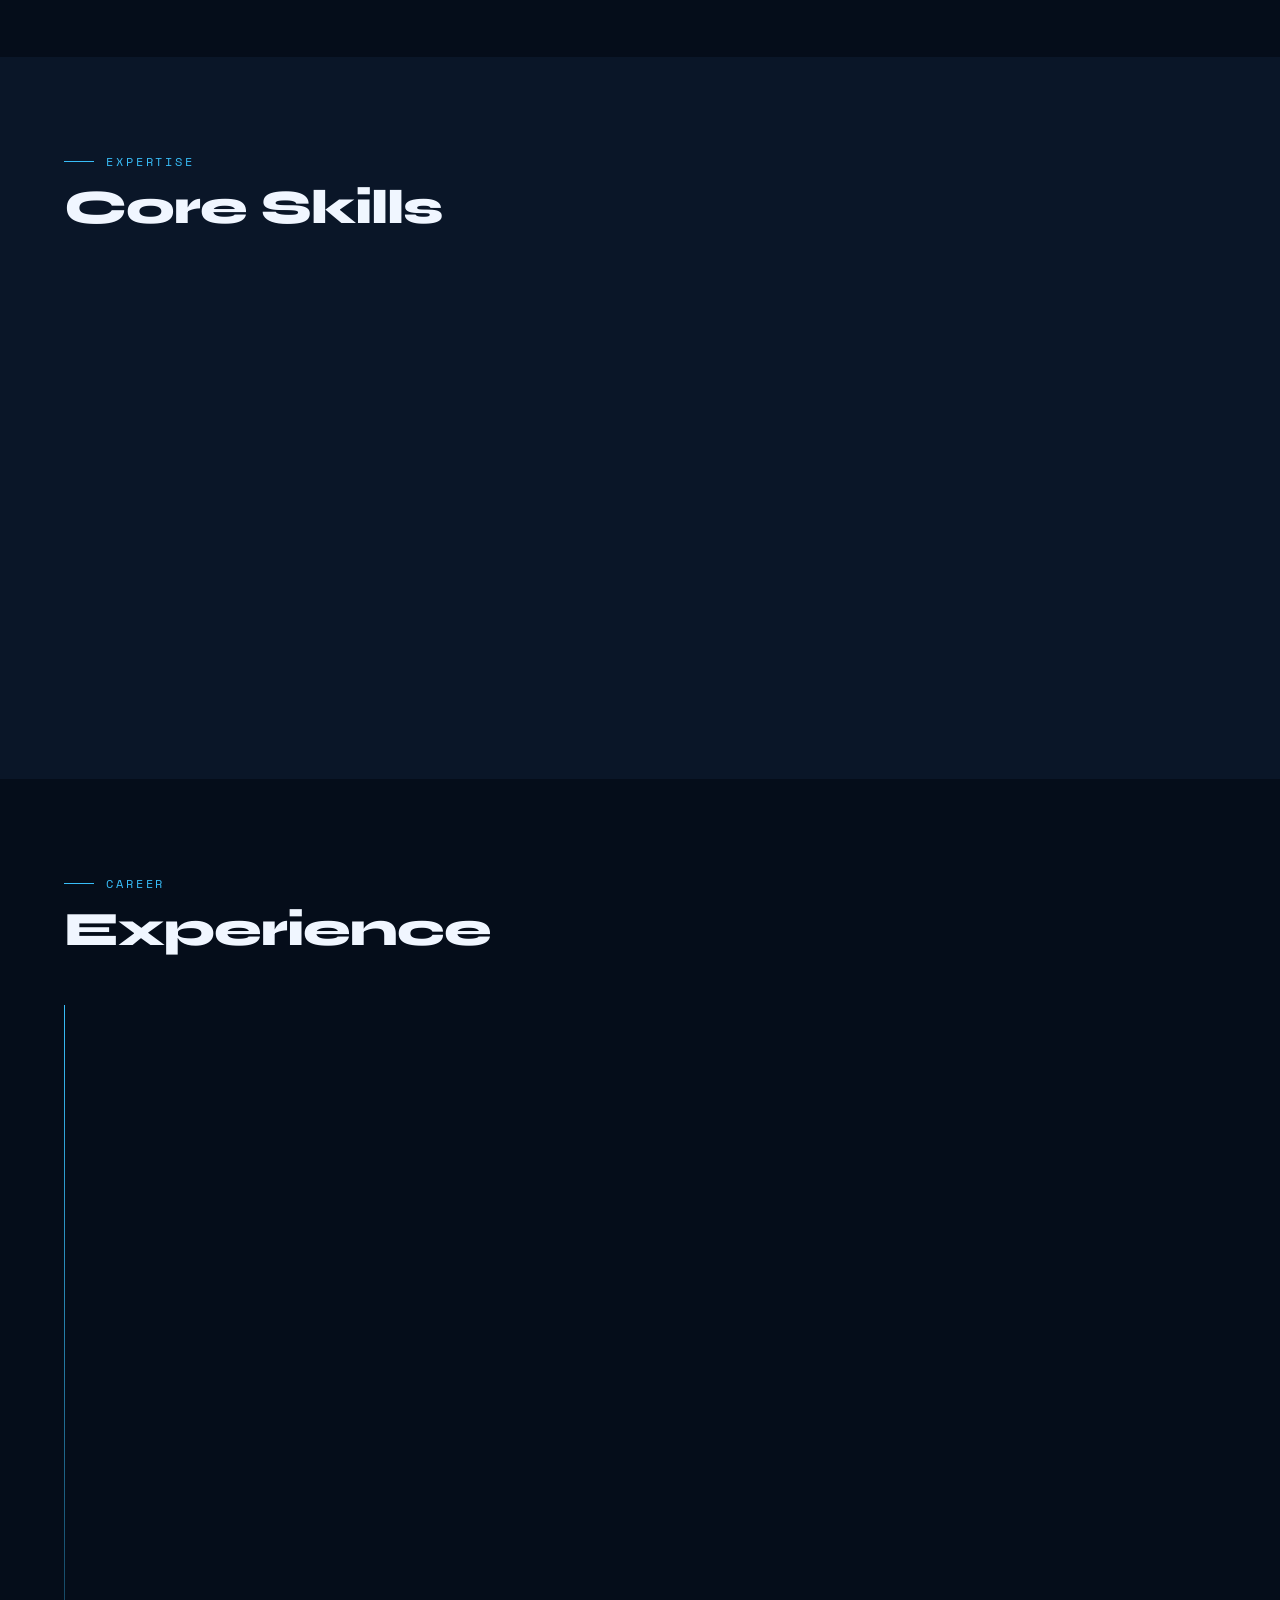
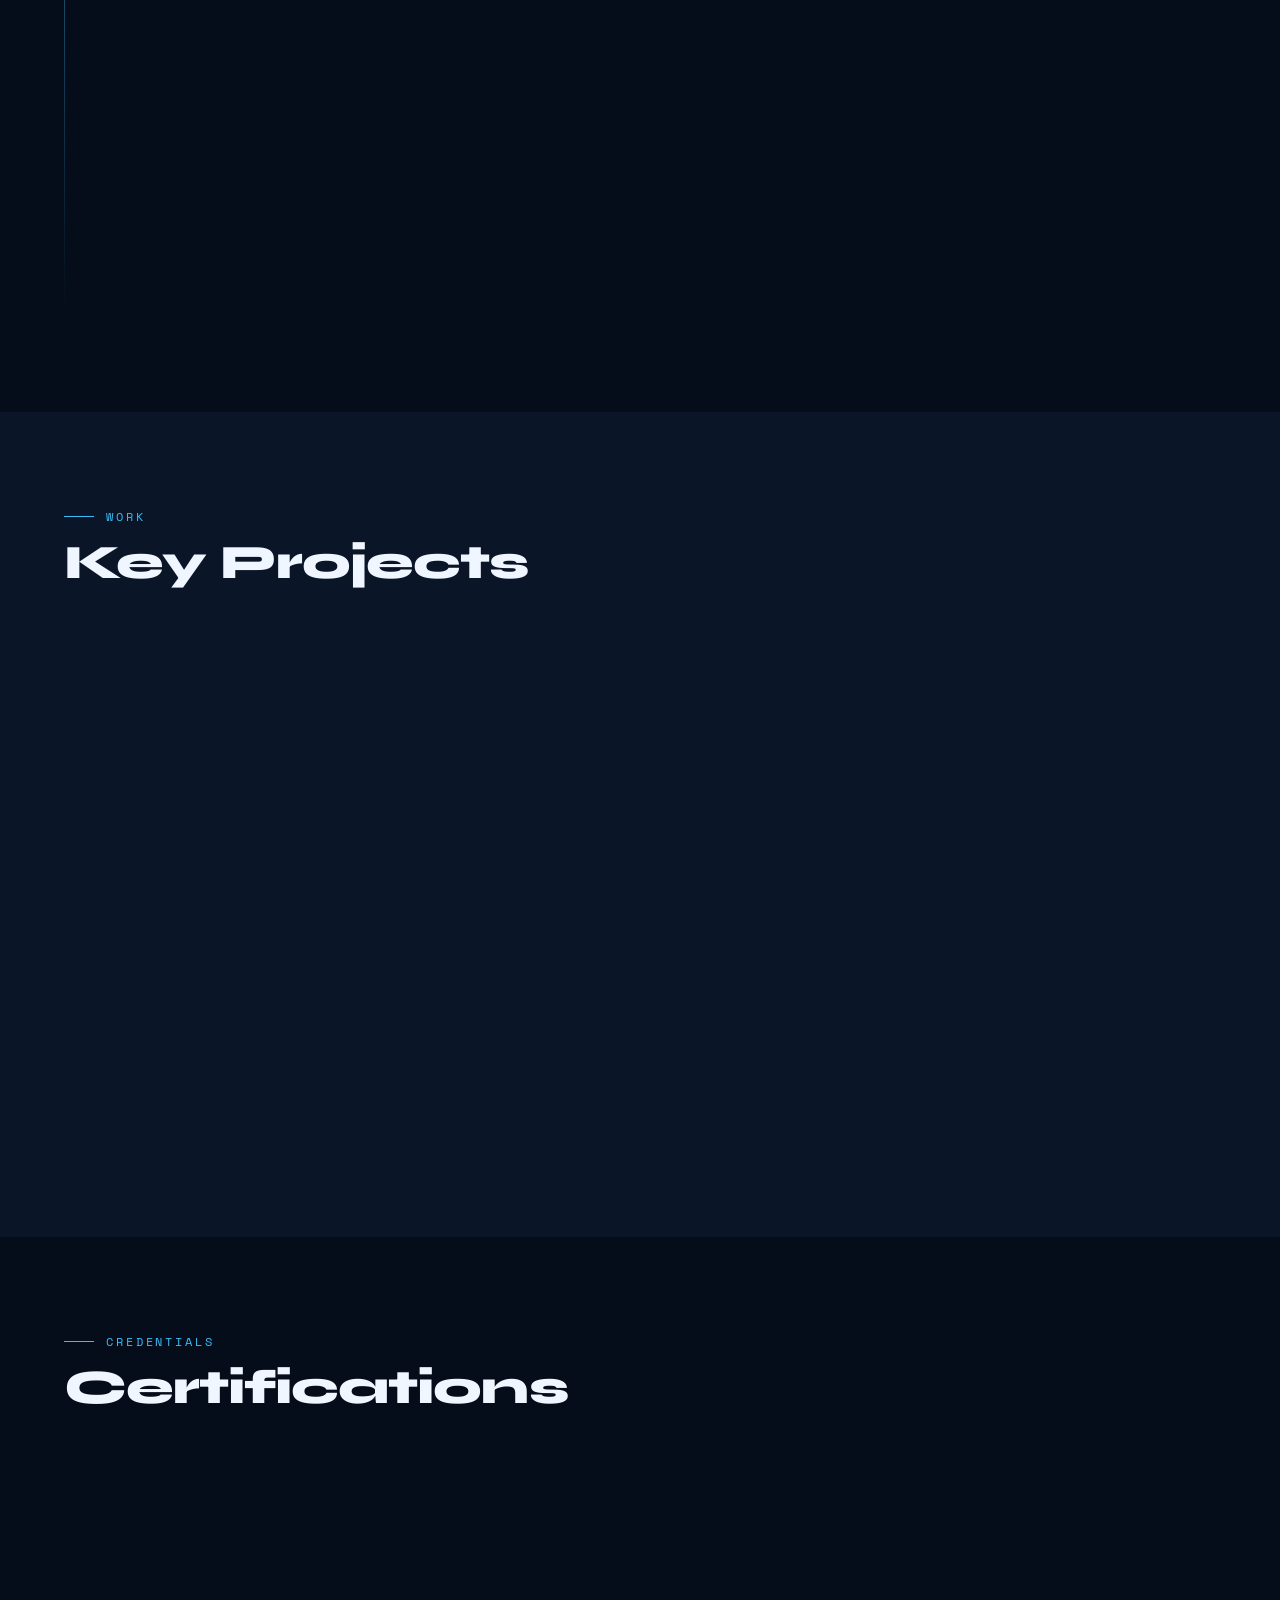
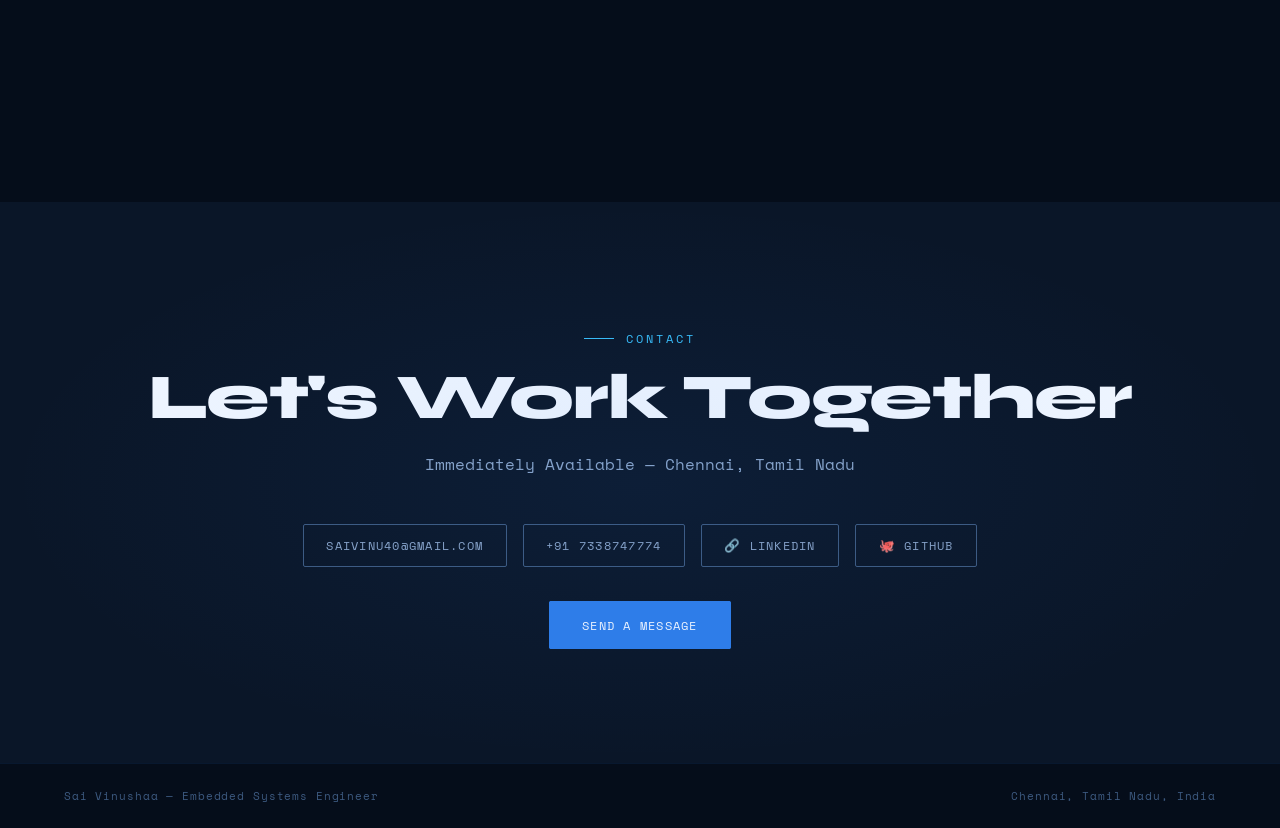
==== commit f29c08e9: "Update contact availability and links in index.html" ====
--- a/docs/index.html
+++ b/docs/index.html
@@ -912,14 +912,14 @@
 <section id="contact" class="contact-section">
   <div class="section-label">Contact</div>
   <h2 class="contact-title">Let's Work Together</h2>
-  <p class="contact-sub">Available in 15 days — Chennai, Tamil Nadu</p>
+  <p class="contact-sub">Immediately Available — Chennai, Tamil Nadu</p>
   <div class="contact-links">
     <a href="mailto:saivinu40@gmail.com" class="contact-link">saivinu40@gmail.com</a>
     <a href="tel:+917338747774" class="contact-link">+91 7338747774</a>
-    <a href="https://linkedin.com/in/vinushaasai09" class="contact-link" target="_blank">LinkedIn</a>
-    <a href="https://github.com/vinushaaz" class="contact-link" target="_blank">GitHub</a>
+    <a href="https://www.linkedin.com/in/vinushaasai09" class="contact-link" target="_blank" rel="noopener noreferrer">&#128279; LinkedIn</a>
+    <a href="https://github.com/vinushaaz" class="contact-link" target="_blank" rel="noopener noreferrer">&#128025; GitHub</a>
   </div>
-  <a href="mailto:saivinu40@gmail.com" class="btn btn-primary">Send a Message</a>
+  <a href="/cdn-cgi/l/email-protection#780b19110e11160d4c48381f15191114561b1715" class="btn btn-primary">Send a Message</a>
 </section>
 
 <footer>
@@ -927,7 +927,7 @@
   <p>Chennai, Tamil Nadu, India</p>
 </footer>
 
-<script>
+<script data-cfasync="false" src="/cdn-cgi/scripts/5c5dd728/cloudflare-static/email-decode.min.js"></script><script>
   // Custom cursor
   const cursor = document.getElementById('cursor');
   const ring = document.getElementById('cursorRing');
@@ -953,14 +953,4 @@
     });
   }, { threshold: 0.1 });
 
-  document.querySelectorAll('.reveal, .timeline-item, .cert-card, .project-card, .skill-group, .stat-card').forEach(el => {
-    observer.observe(el);
-  });
-
-  // Stagger timeline items
-  document.querySelectorAll('.timeline-item').forEach((el, i) => {
-    el.style.transitionDelay = `${i * 0.15}s`;
-  });
-</script>
-</body>
-</html>
+  document.querySelectorAll('.reveal, .timelin
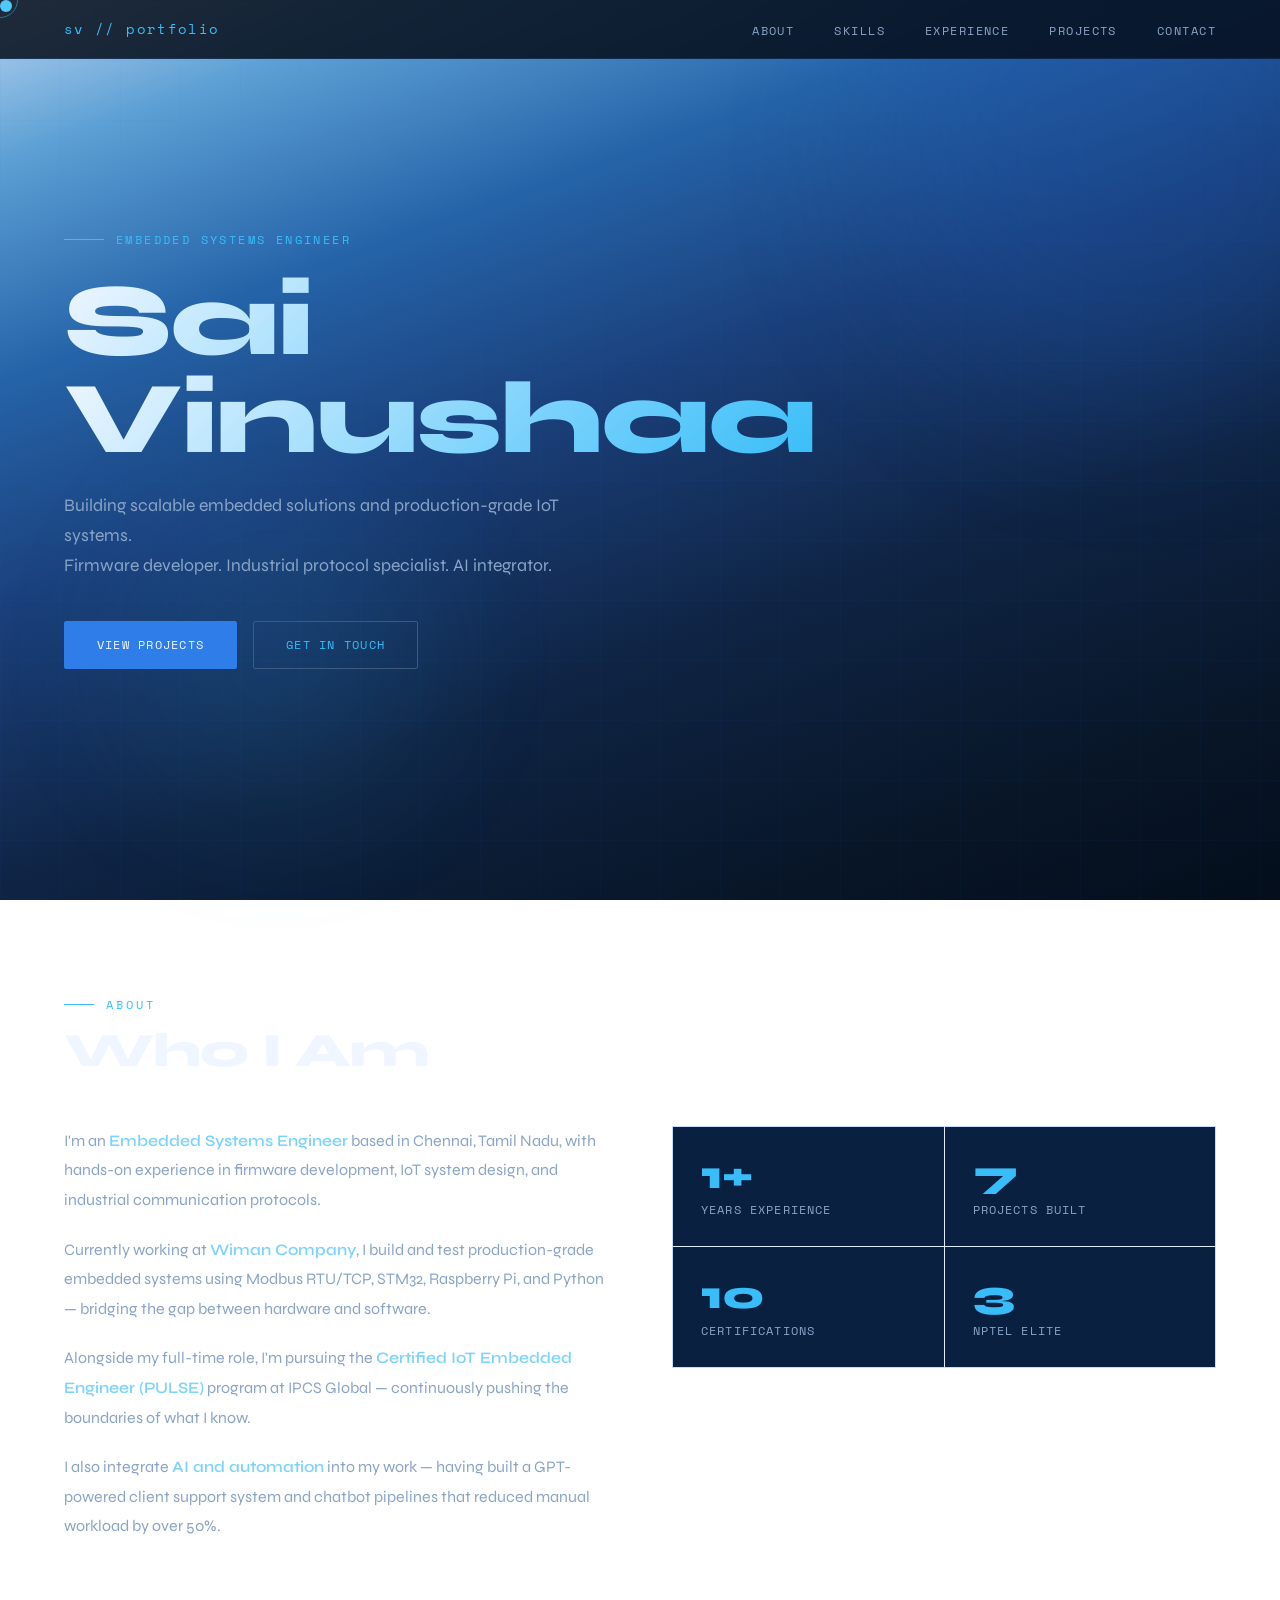
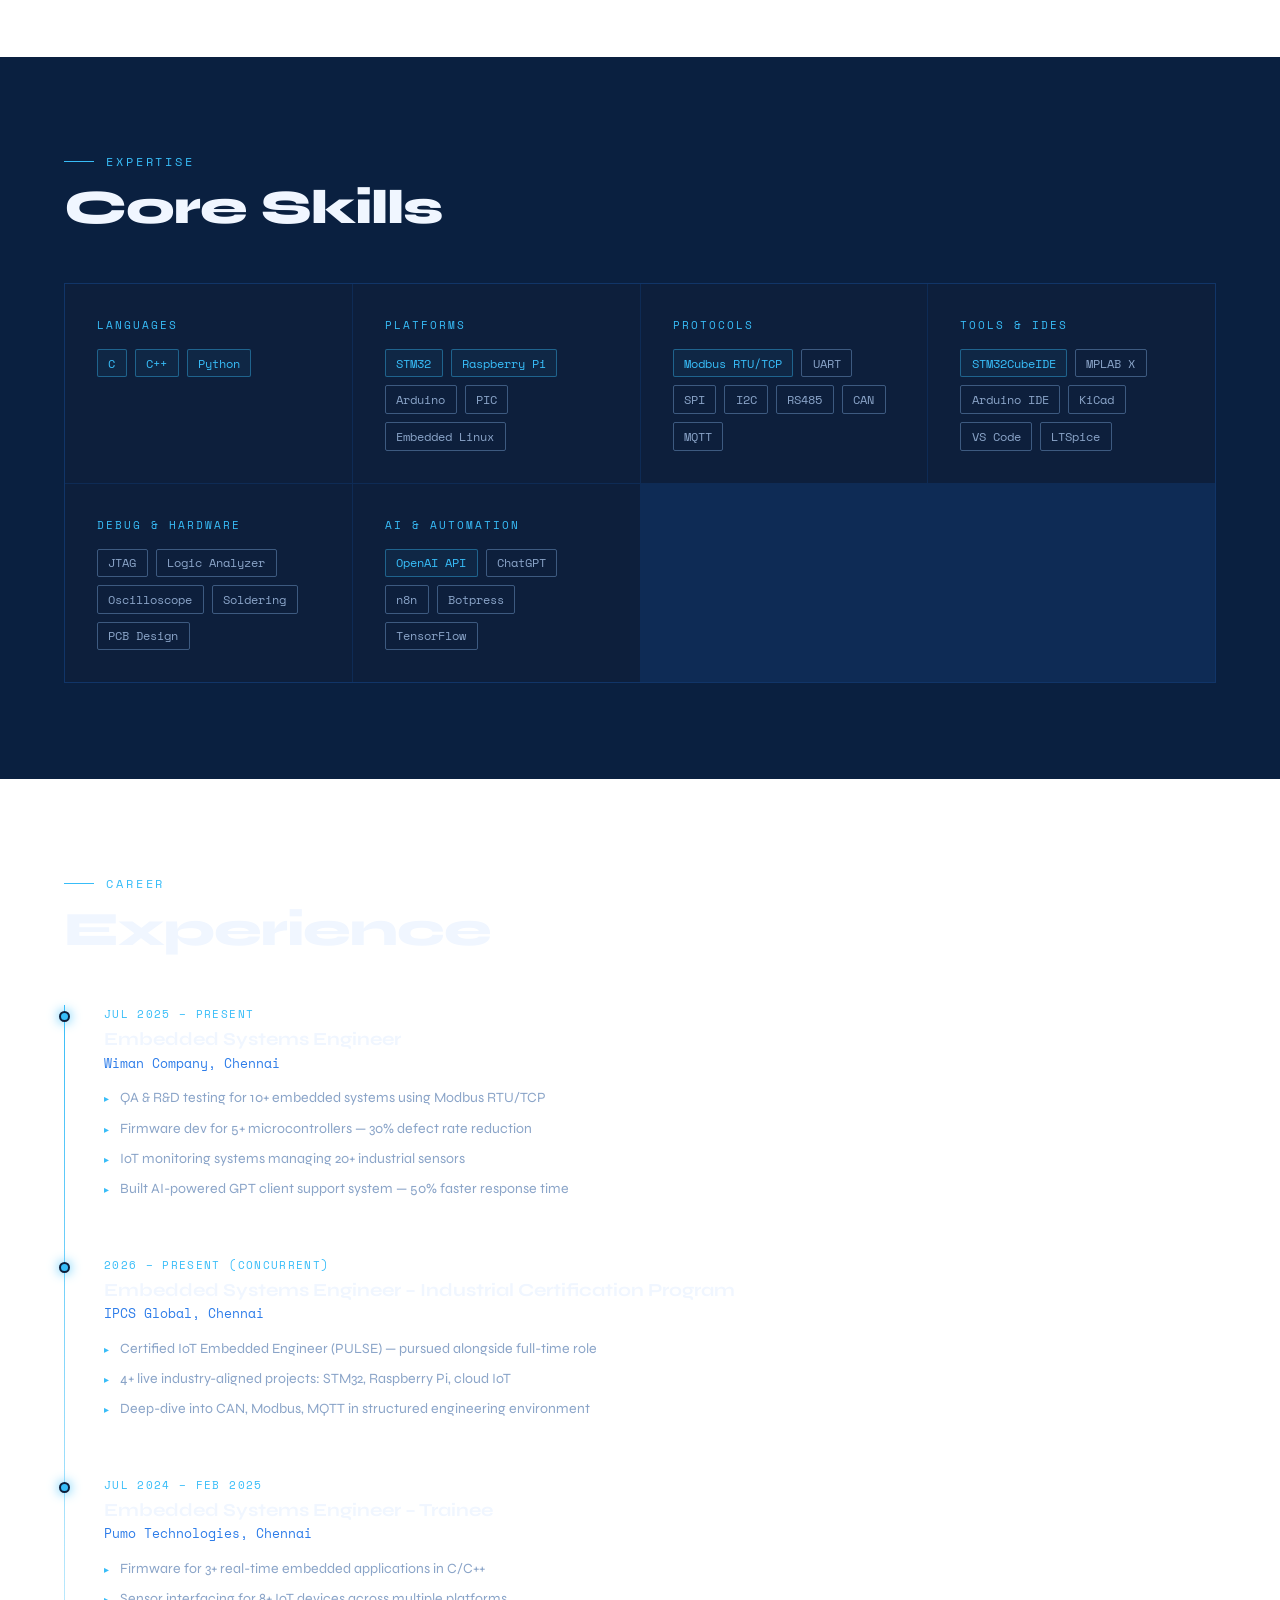
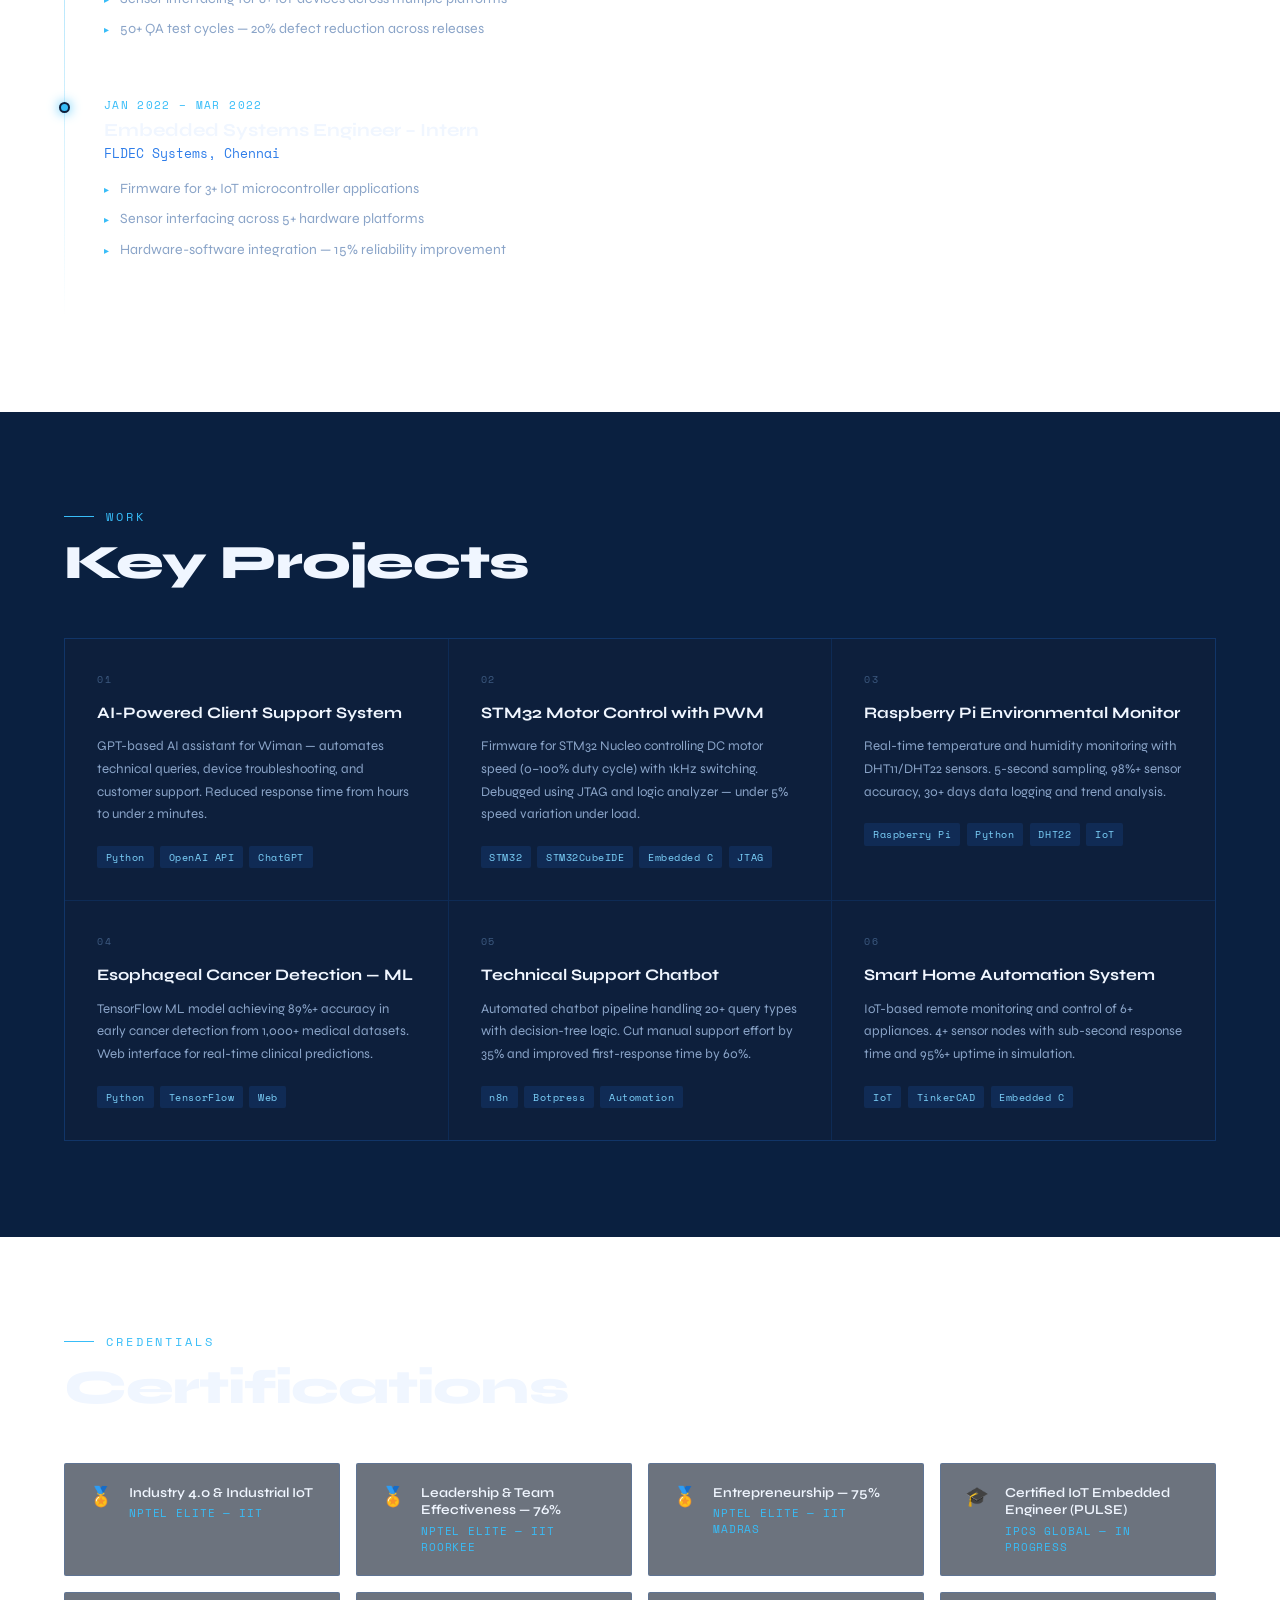
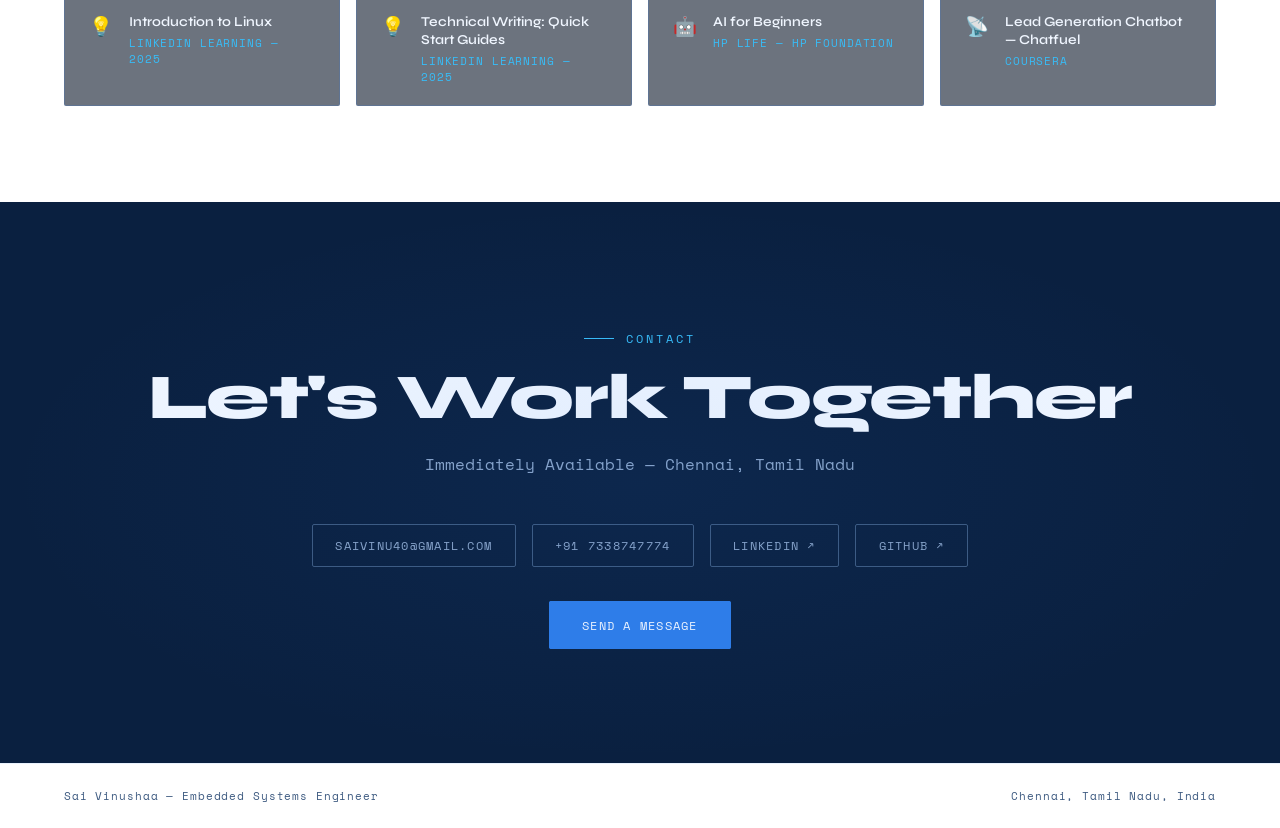
==== commit 5a5088ec: "Update index.html" ====
--- a/docs/index.html
+++ b/docs/index.html
@@ -7,9 +7,9 @@
 <link href="https://fonts.googleapis.com/css2?family=Space+Mono:ital,wght@0,400;0,700;1,400&family=Syne:wght@400;600;700;800&display=swap" rel="stylesheet"/>
 <style>
   :root {
-    --navy: #050d1a;
-    --deep: #0a1628;
-    --blue-dark: #0f2444;
+    --navy: #0d1f3c;
+    --deep: #0a2040;
+    --blue-dark: #0f2a55;
     --blue-mid: #1a3a6e;
     --blue: #1e5bb8;
     --blue-bright: #2e7de9;
@@ -27,7 +27,8 @@
   html { scroll-behavior: smooth; }
 
   body {
-    background: var(--navy);
+    background: linear-gradient(160deg, #b8d4f0 0%, #5b9fd4 12%, #2563a8 28%, #1a3f7a 45%, #0f2444 65%, #081628 85%, #040e1c 100%);
+    background-attachment: fixed;
     color: var(--white);
     font-family: var(--font-display);
     overflow-x: hidden;
@@ -39,19 +40,20 @@
     width: 12px; height: 12px;
     background: var(--cyan);
     border-radius: 50%;
-    position: fixed; top: 0; left: 0;
+    position: fixed;
+    left: 0; top: 0;
     pointer-events: none; z-index: 9999;
-    transition: transform 0.15s ease;
     mix-blend-mode: screen;
+    transition: width 0.2s, height 0.2s;
   }
   .cursor-ring {
     width: 36px; height: 36px;
     border: 1px solid var(--cyan);
     border-radius: 50%;
-    position: fixed; top: 0; left: 0;
+    position: fixed;
+    left: 0; top: 0;
     pointer-events: none; z-index: 9998;
     opacity: 0.5;
-    transition: all 0.3s ease;
   }
 
   /* Grid bg */
@@ -916,41 +918,101 @@
   <div class="contact-links">
     <a href="mailto:saivinu40@gmail.com" class="contact-link">saivinu40@gmail.com</a>
     <a href="tel:+917338747774" class="contact-link">+91 7338747774</a>
-    <a href="https://www.linkedin.com/in/vinushaasai09" class="contact-link" target="_blank" rel="noopener noreferrer">&#128279; LinkedIn</a>
-    <a href="https://github.com/vinushaaz" class="contact-link" target="_blank" rel="noopener noreferrer">&#128025; GitHub</a>
+    <a href="https://www.linkedin.com/in/vinushaasai09/" class="contact-link" target="_blank" rel="noopener noreferrer">LinkedIn ↗</a>
+    <a href="https://github.com/vinushaaz" class="contact-link" target="_blank" rel="noopener noreferrer">GitHub ↗</a>
   </div>
-  <a href="/cdn-cgi/l/email-protection#780b19110e11160d4c48381f15191114561b1715" class="btn btn-primary">Send a Message</a>
+  <a href="mailto:saivinu40@gmail.com" class="btn btn-primary">Send a Message</a>
 </section>
+
+<!-- Mouse word trail -->
+<div id="mouseWord" style="
+  position: fixed;
+  pointer-events: none;
+  z-index: 9990;
+  font-family: 'Space Mono', monospace;
+  font-size: 0.6rem;
+  color: rgba(56,189,248,0.55);
+  letter-spacing: 0.15em;
+  text-transform: uppercase;
+  white-space: nowrap;
+  transform: translate(-50%, 22px);
+  transition: opacity 0.4s;
+  opacity: 0;
+">embedded · iot · firmware</div>
 
 <footer>
   <p>Sai Vinushaa — Embedded Systems Engineer</p>
   <p>Chennai, Tamil Nadu, India</p>
 </footer>
 
-<script data-cfasync="false" src="/cdn-cgi/scripts/5c5dd728/cloudflare-static/email-decode.min.js"></script><script>
-  // Custom cursor
-  const cursor = document.getElementById('cursor');
-  const ring = document.getElementById('cursorRing');
-  let mx = 0, my = 0, rx = 0, ry = 0;
-  document.addEventListener('mousemove', e => {
-    mx = e.clientX; my = e.clientY;
-    cursor.style.transform = `translate(${mx - 6}px, ${my - 6}px)`;
+<script>
+  var cursorEl = document.getElementById('cursor');
+  var ringEl = document.getElementById('cursorRing');
+  var wordEl = document.getElementById('mouseWord');
+  var mx = 0, my = 0, rx = 0, ry = 0;
+  var words = ['embedded', 'firmware', 'iot', 'stm32', 'python', 'modbus', 'raspberry pi', 'c / c++', 'sensors', 'automation'];
+  var wi = 0;
+  var wordTimer = null;
+
+  document.addEventListener('mousemove', function(e) {
+    mx = e.clientX;
+    my = e.clientY;
+    cursorEl.style.left = (mx - 6) + 'px';
+    cursorEl.style.top = (my - 6) + 'px';
+    wordEl.style.left = mx + 'px';
+    wordEl.style.top = my + 'px';
+    wordEl.style.opacity = '1';
+    clearTimeout(wordTimer);
+    wordTimer = setTimeout(function() { wordEl.style.opacity = '0'; }, 1200);
   });
+
+  setInterval(function() {
+    wi = (wi + 1) % words.length;
+    wordEl.textContent = words[wi];
+  }, 1800);
+
   function animateRing() {
     rx += (mx - rx - 18) * 0.12;
     ry += (my - ry - 18) * 0.12;
-    ring.style.transform = `translate(${rx}px, ${ry}px)`;
+    ringEl.style.left = rx + 'px';
+    ringEl.style.top = ry + 'px';
     requestAnimationFrame(animateRing);
   }
   animateRing();
 
+  document.body.style.cursor = 'none';
+  document.querySelectorAll('a, button').forEach(function(el) {
+    el.style.cursor = 'none';
+  });
+
+  // Cursor grows on hover over links
+  document.querySelectorAll('a, button').forEach(function(el) {
+    el.addEventListener('mouseenter', function() {
+      cursorEl.style.width = '20px';
+      cursorEl.style.height = '20px';
+      ringEl.style.width = '50px';
+      ringEl.style.height = '50px';
+    });
+    el.addEventListener('mouseleave', function() {
+      cursorEl.style.width = '12px';
+      cursorEl.style.height = '12px';
+      ringEl.style.width = '36px';
+      ringEl.style.height = '36px';
+    });
+  });
+
   // Scroll reveal
-  const observer = new IntersectionObserver(entries => {
-    entries.forEach(e => {
-      if (e.isIntersecting) {
-        e.target.classList.add('visible');
-      }
+  var observer = new IntersectionObserver(function(entries) {
+    entries.forEach(function(e) {
+      if (e.isIntersecting) e.target.classList.add('visible');
     });
   }, { threshold: 0.1 });
 
-  document.querySelectorAll('.reveal, .timelin
+  document.querySelectorAll('.reveal, .timeline-item, .cert-card, .project-card, .skill-group, .stat-card').forEach(function(el) {
+    observer.observe(el);
+  });
+
+  document.querySelectorAll('.timeline-item').forEach(function(el, i) {
+    el.style.transitionDelay = (i * 0.15) + 's';
+  });
+</script>
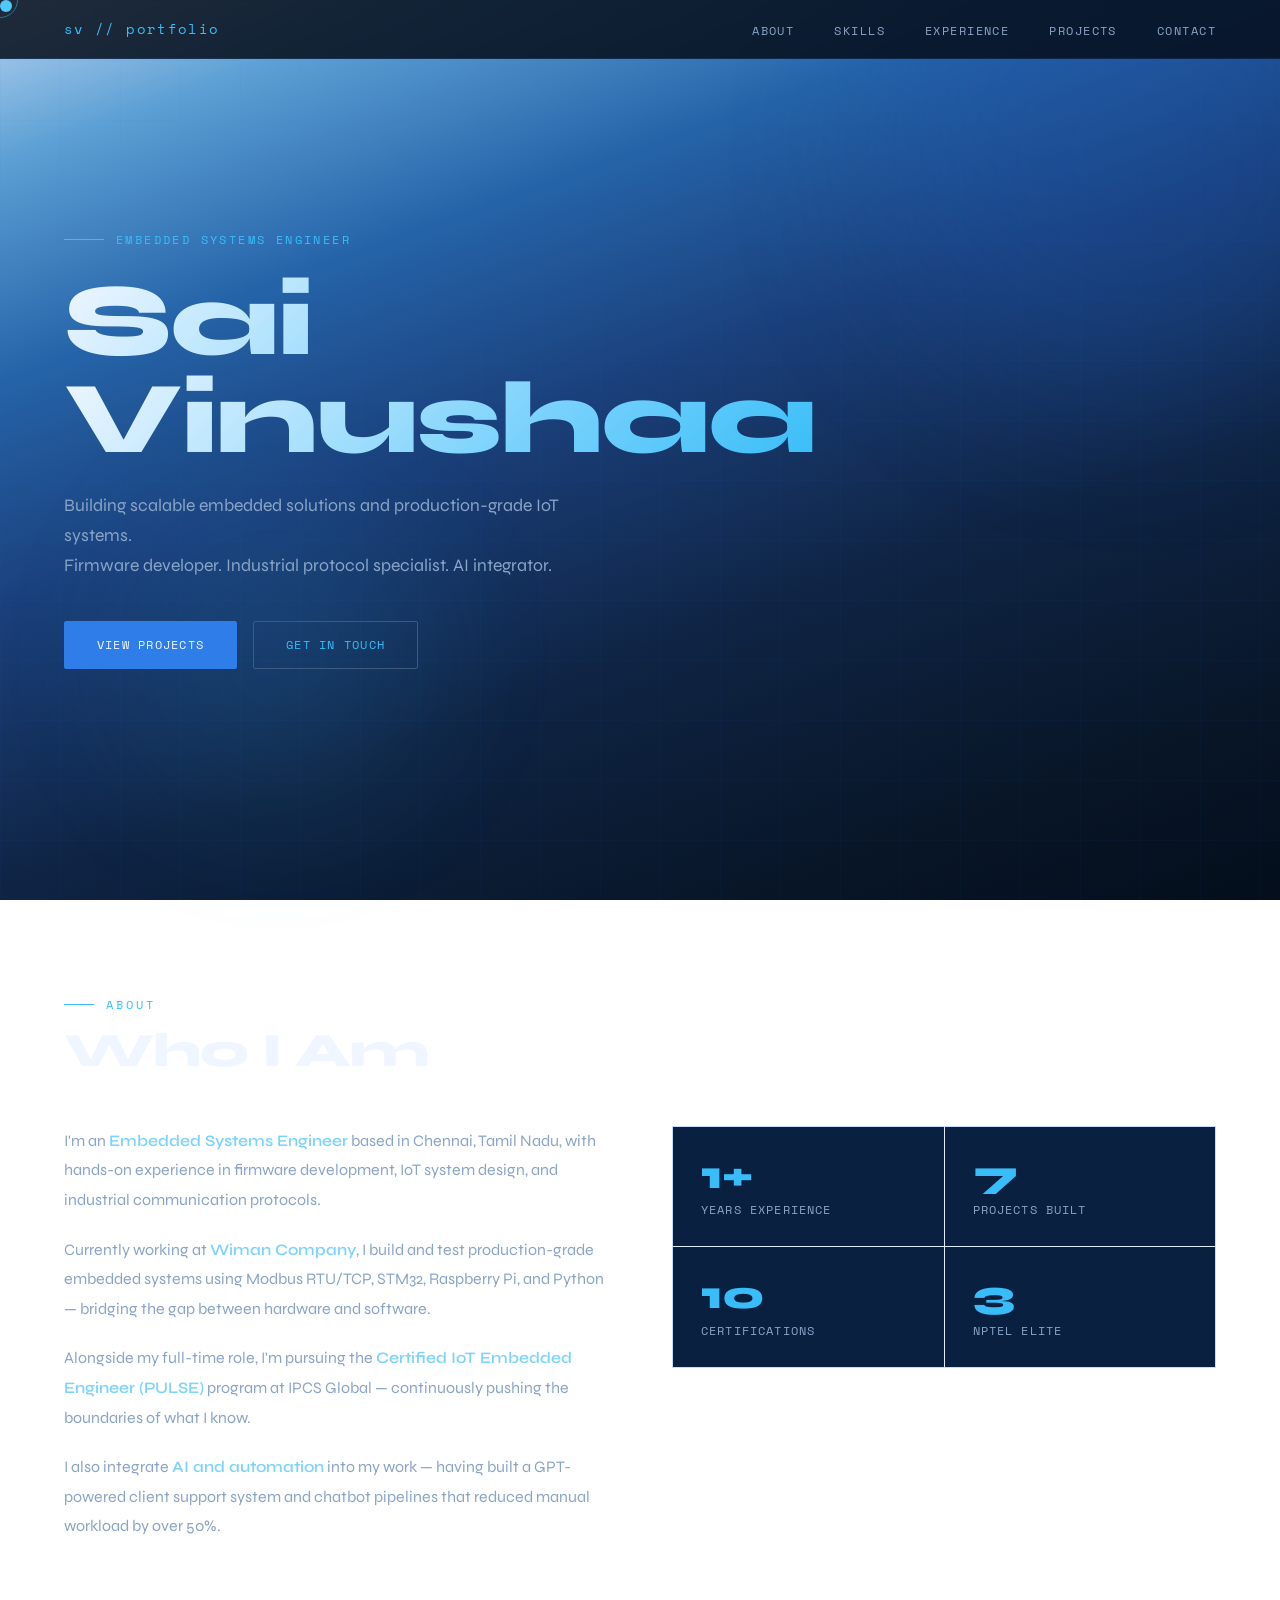
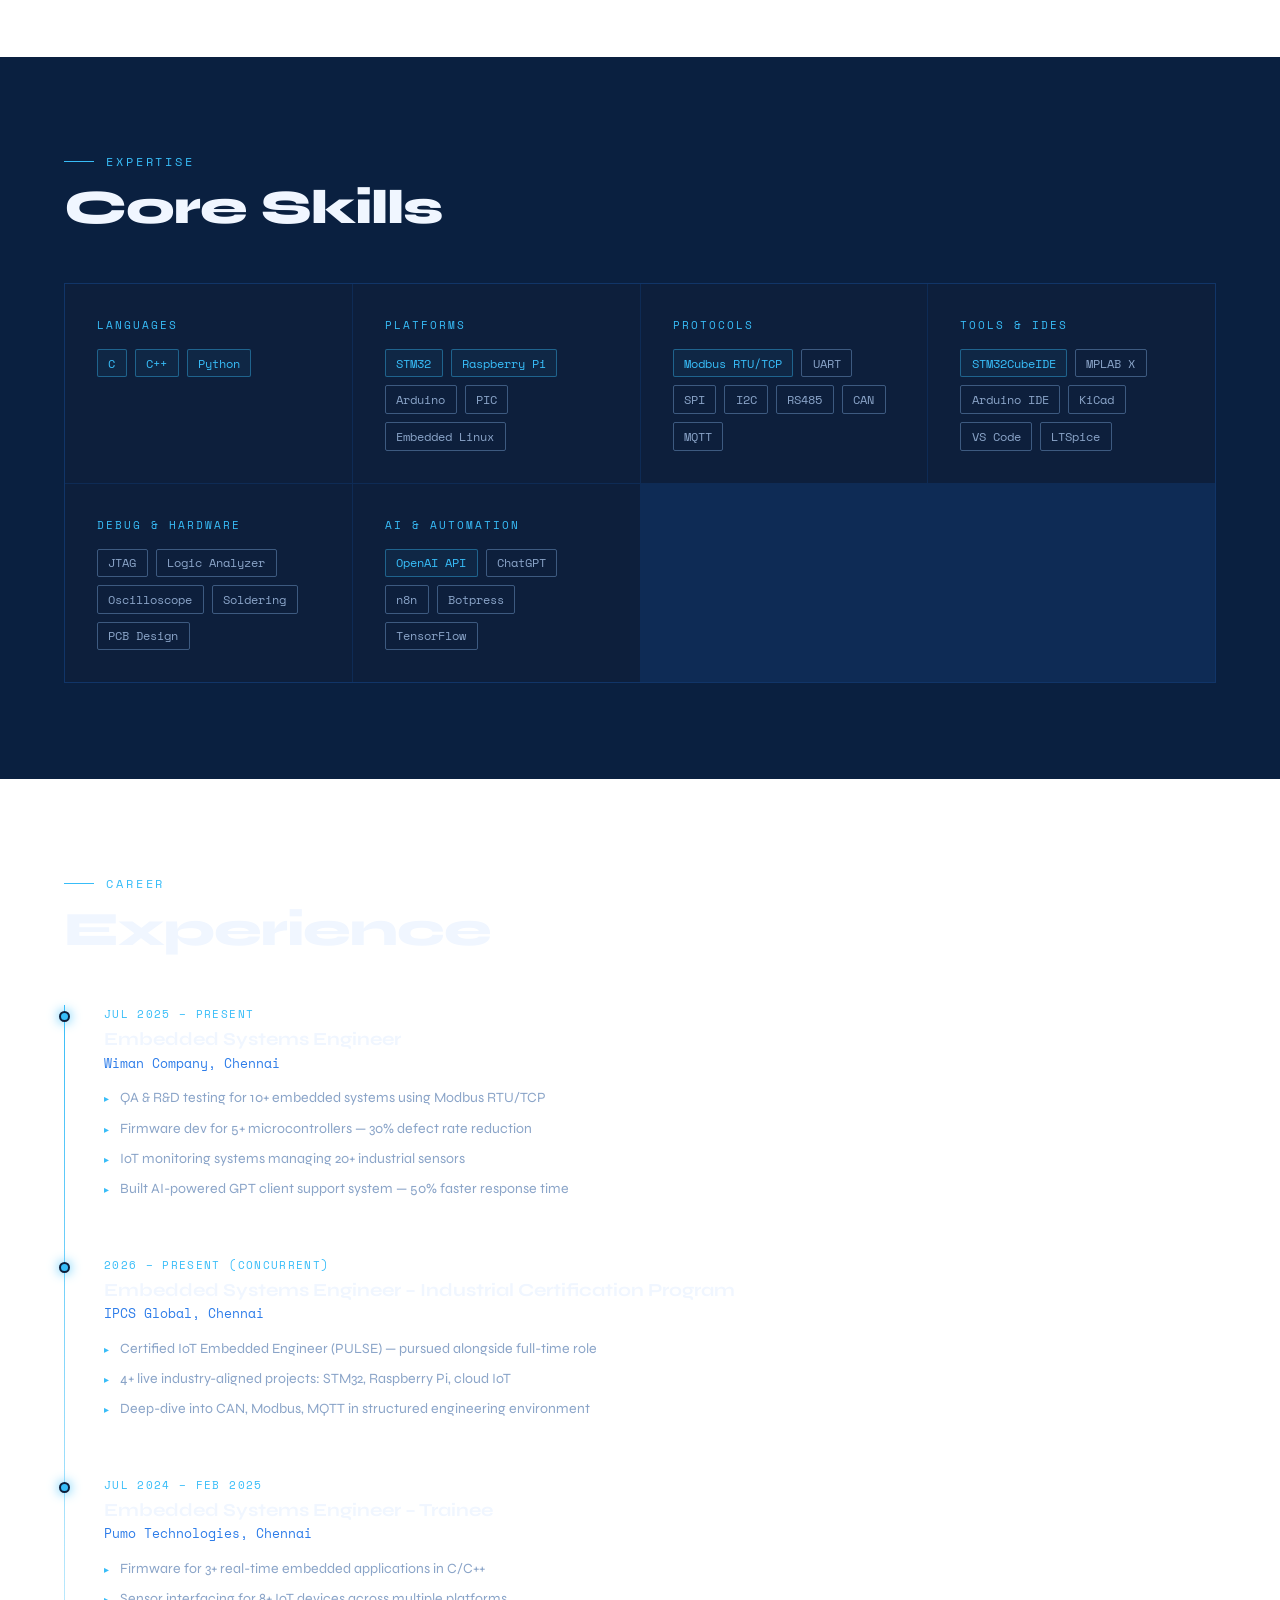
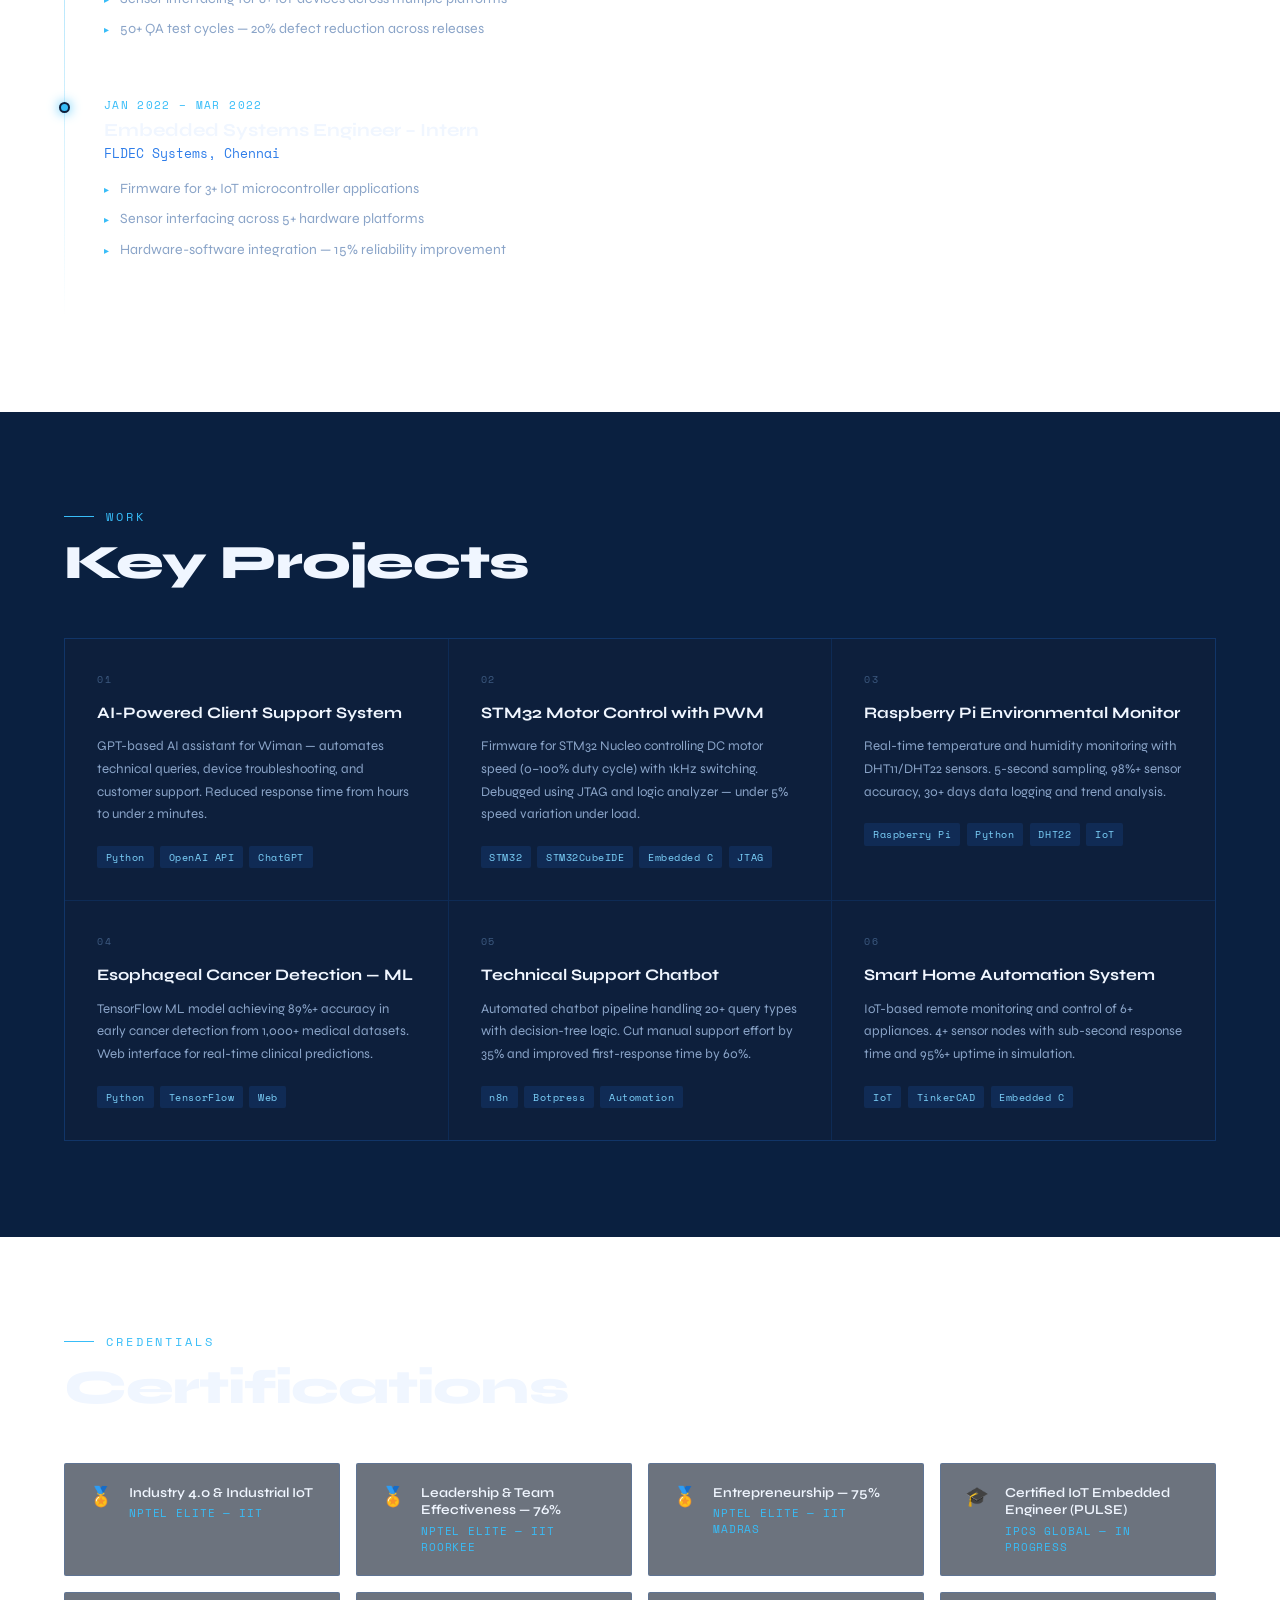
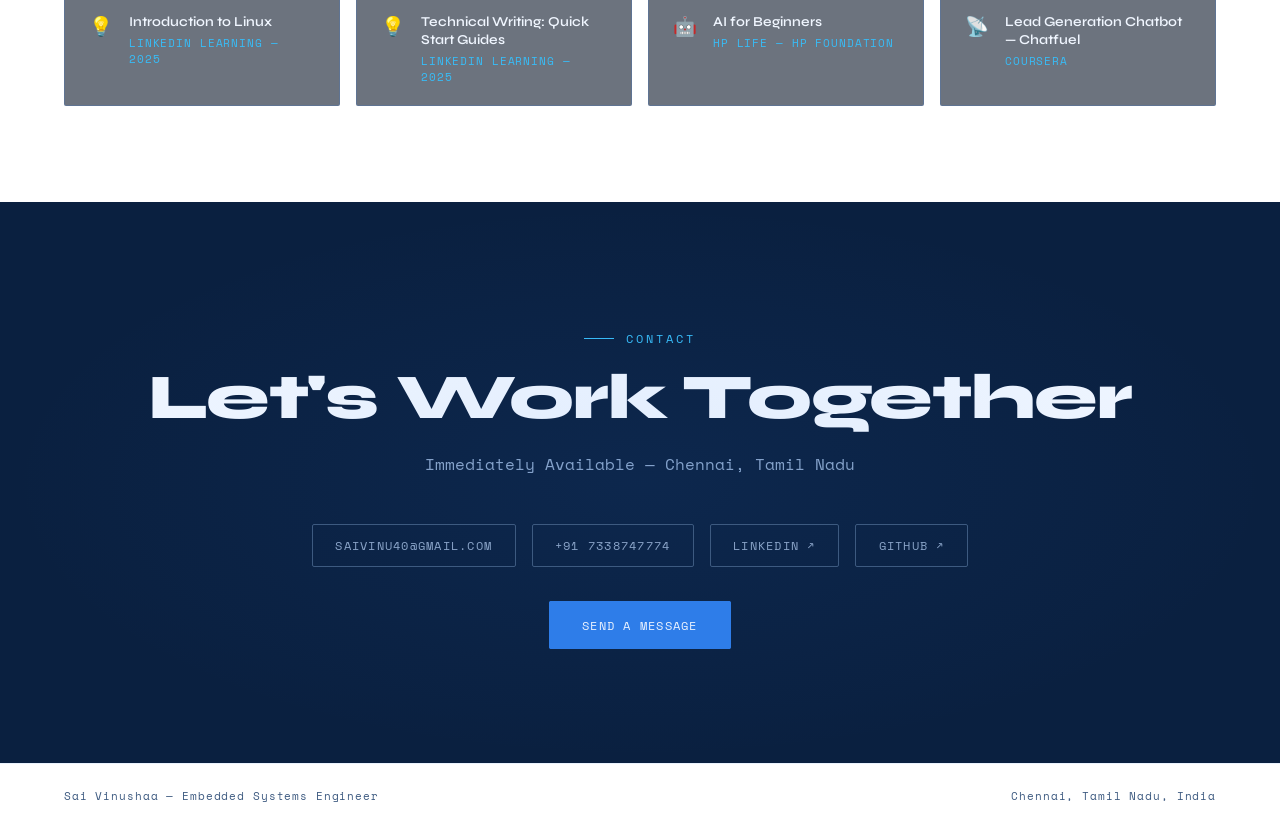
==== commit 3308a800: "Fix cursor interaction and contact link positioning Fixed cursor layers to allow clicks and adjusted" ====
--- a/docs/index.html
+++ b/docs/index.html
@@ -583,6 +583,21 @@
     .about-grid { grid-template-columns: 1fr; gap: 2.5rem; }
     footer { padding: 1.5rem; flex-direction: column; gap: 0.5rem; text-align: center; }
   }
+  /* FIX: Allow clicks through custom cursor layers */
+.cursor,
+.cursor-ring,
+#mouseWord {
+  pointer-events: none !important;
+}
+
+/* FIX: Make contact links sit above everything */
+.contact-links {
+  position: relative;
+  z-index: 10000;
+}
+  .contact-link {
+  cursor: pointer;
+}
 </style>
 </head>
 <body>
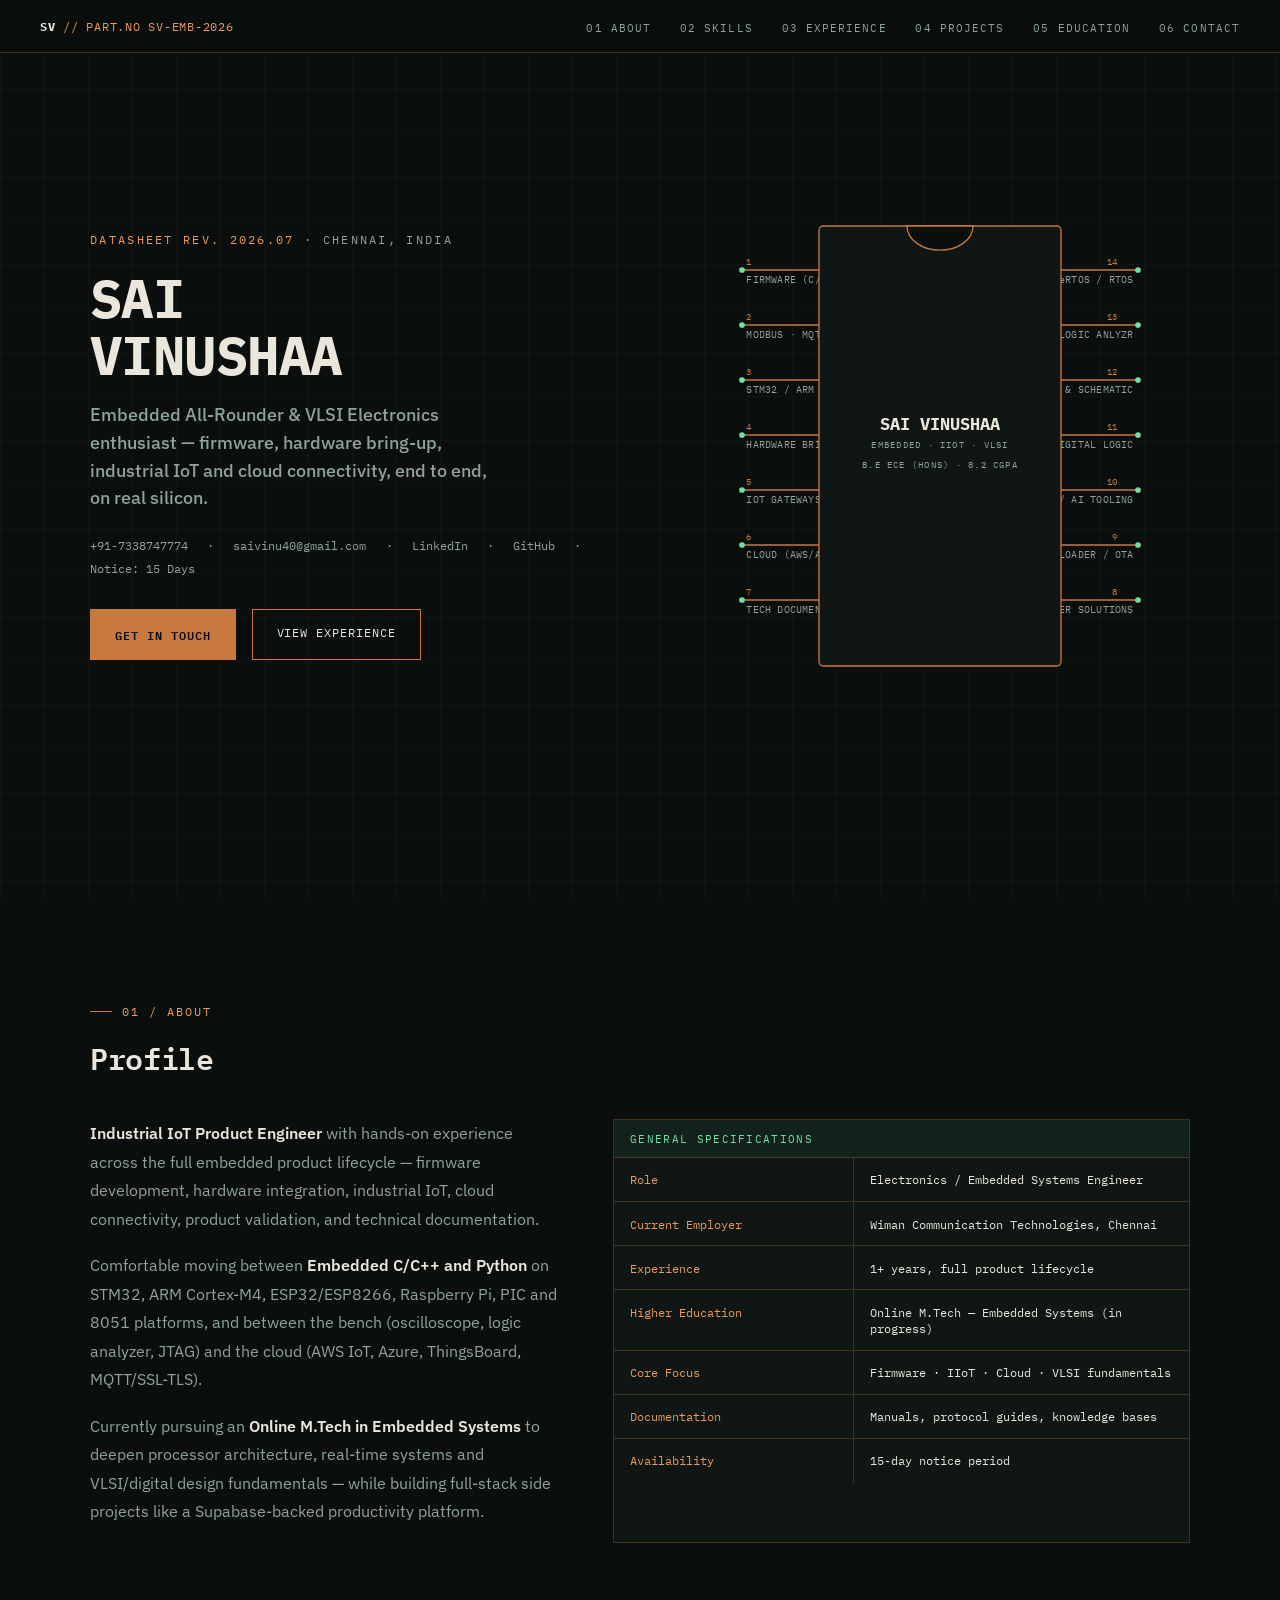
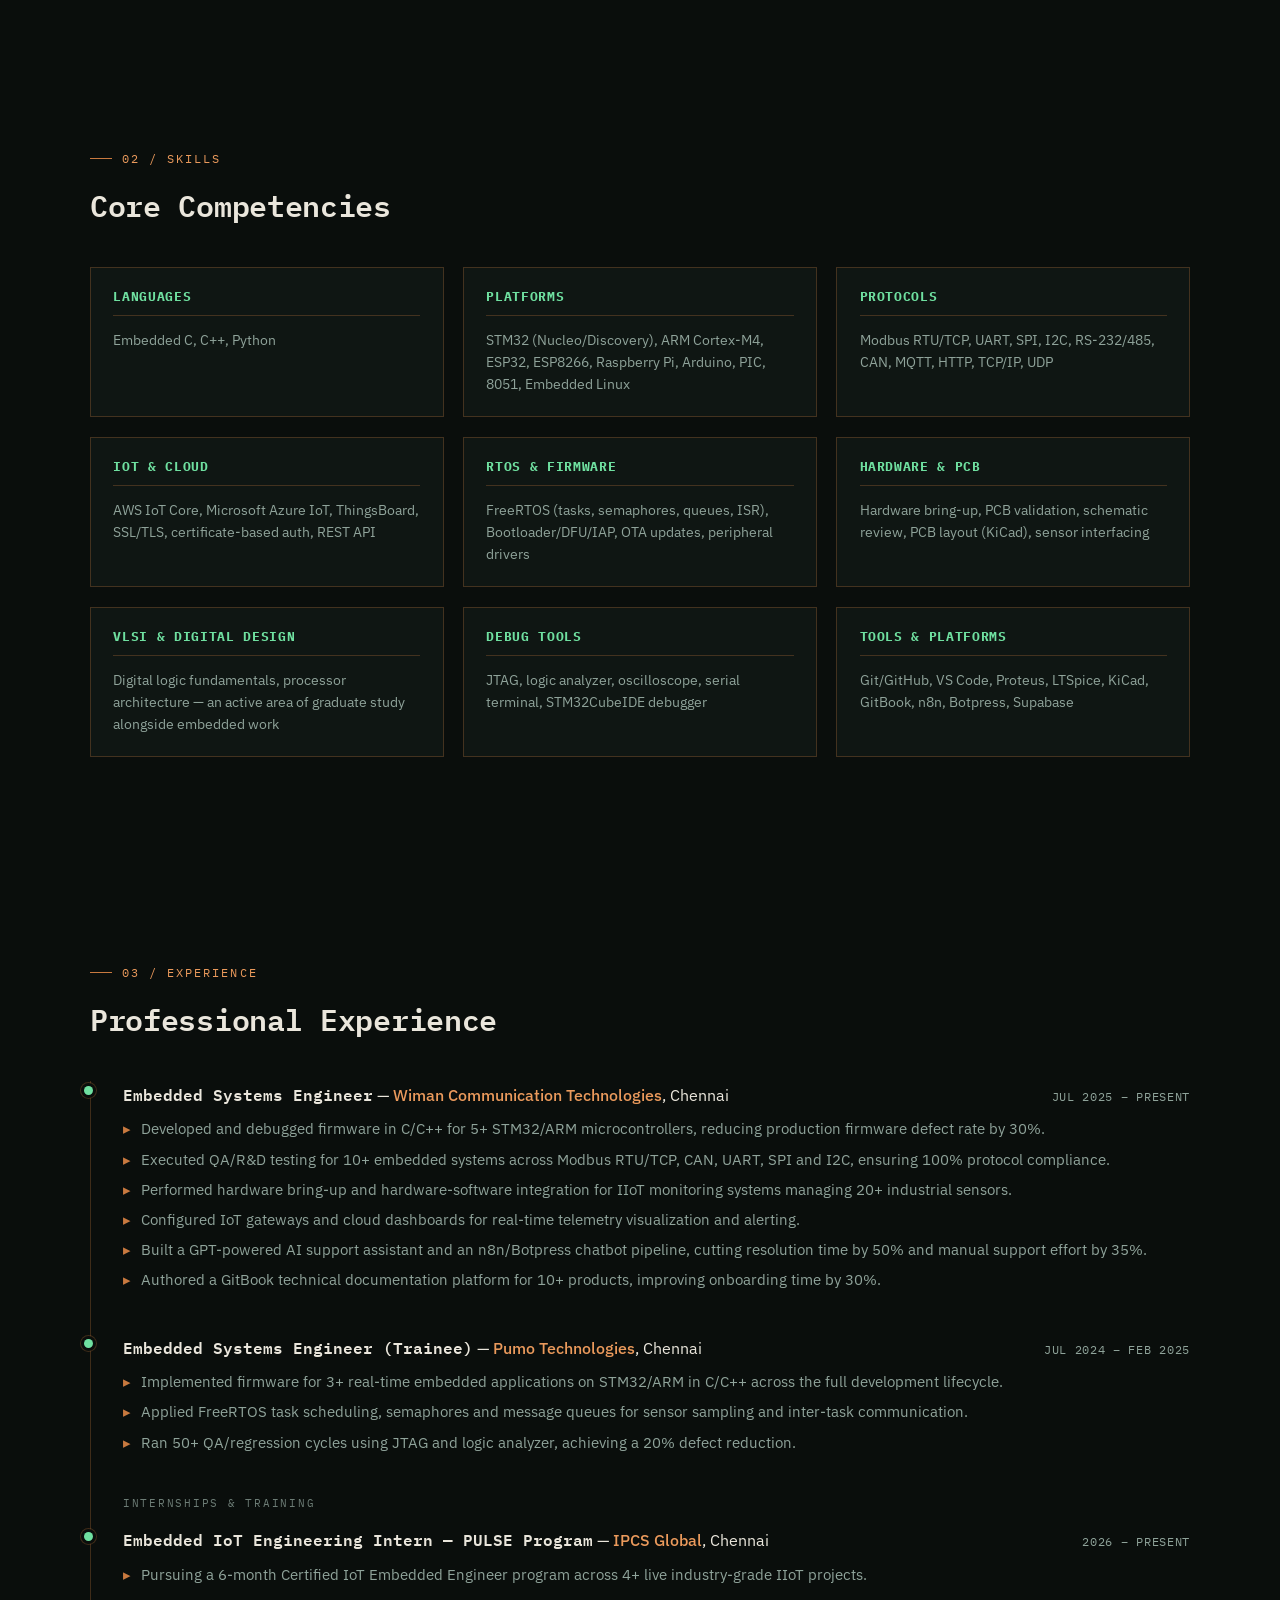
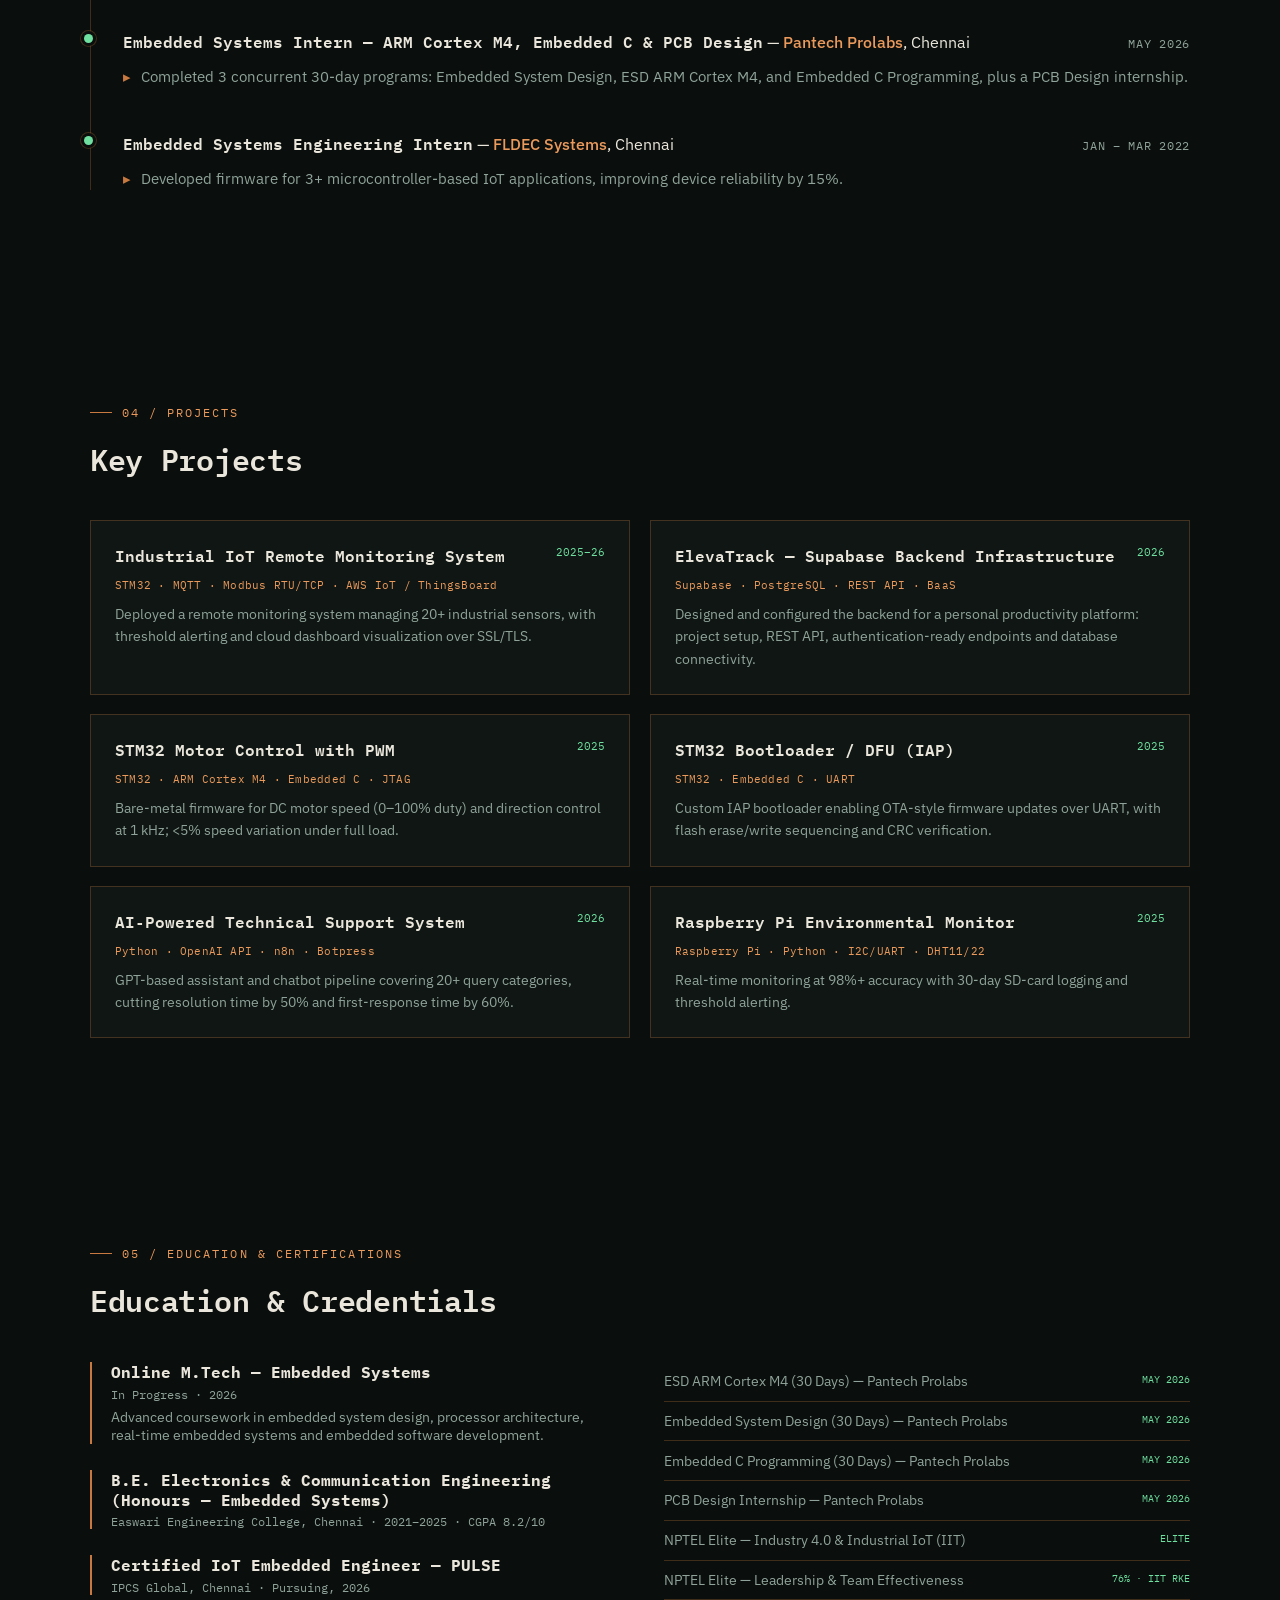
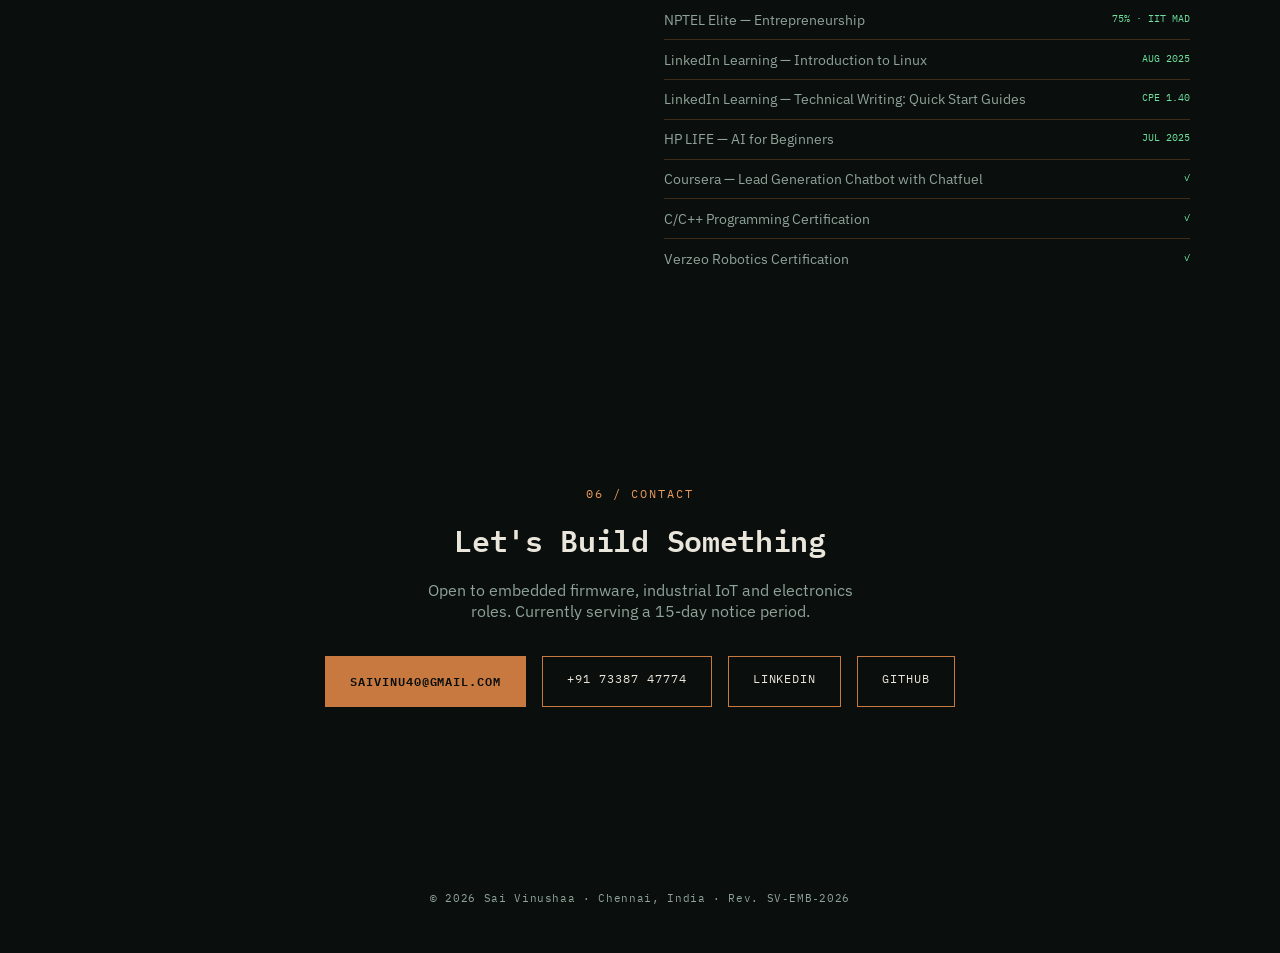
==== commit b7302f6b: "Update fmt.Println message from 'Hello' to 'Goodbye'" ====
--- a/docs/index.html
+++ b/docs/index.html
@@ -3,1031 +3,483 @@
 <head>
 <meta charset="UTF-8"/>
 <meta name="viewport" content="width=device-width, initial-scale=1.0"/>
-<title>Sai Vinushaa — Embedded Systems Engineer</title>
-<link href="https://fonts.googleapis.com/css2?family=Space+Mono:ital,wght@0,400;0,700;1,400&family=Syne:wght@400;600;700;800&display=swap" rel="stylesheet"/>
+<title>Sai Vinushaa — Embedded Systems &amp; VLSI Engineer</title>
+<link rel="preconnect" href="https://fonts.googleapis.com">
+<link href="https://fonts.googleapis.com/css2?family=IBM+Plex+Mono:ital,wght@0,400;0,500;0,600;0,700;1,400&family=IBM+Plex+Sans:wght@400;500;600;700&display=swap" rel="stylesheet"/>
 <style>
-  :root {
-    --navy: #0d1f3c;
-    --deep: #0a2040;
-    --blue-dark: #0f2a55;
-    --blue-mid: #1a3a6e;
-    --blue: #1e5bb8;
-    --blue-bright: #2e7de9;
-    --cyan: #38bdf8;
-    --cyan-light: #7dd3fc;
-    --white: #f0f6ff;
-    --muted: #8aa4c8;
-    --dim: #3d5a80;
-    --font-display: 'Syne', sans-serif;
-    --font-mono: 'Space Mono', monospace;
-  }
-
-  *, *::before, *::after { box-sizing: border-box; margin: 0; padding: 0; }
-
-  html { scroll-behavior: smooth; }
-
-  body {
-    background: linear-gradient(160deg, #b8d4f0 0%, #5b9fd4 12%, #2563a8 28%, #1a3f7a 45%, #0f2444 65%, #081628 85%, #040e1c 100%);
-    background-attachment: fixed;
-    color: var(--white);
-    font-family: var(--font-display);
-    overflow-x: hidden;
-    cursor: none;
-  }
-
-  /* Custom cursor */
-  .cursor {
-    width: 12px; height: 12px;
-    background: var(--cyan);
-    border-radius: 50%;
-    position: fixed;
-    left: 0; top: 0;
-    pointer-events: none; z-index: 9999;
-    mix-blend-mode: screen;
-    transition: width 0.2s, height 0.2s;
-  }
-  .cursor-ring {
-    width: 36px; height: 36px;
-    border: 1px solid var(--cyan);
-    border-radius: 50%;
-    position: fixed;
-    left: 0; top: 0;
-    pointer-events: none; z-index: 9998;
-    opacity: 0.5;
-  }
-
-  /* Grid bg */
-  body::before {
-    content: '';
-    position: fixed; inset: 0;
+  :root{
+    --substrate:#0a0e0c;
+    --panel:#0f1613;
+    --soldermask:#12211b;
+    --copper:#c8793f;
+    --copper-bright:#eb9a5c;
+    --silk:#eae6dc;
+    --silver:#8fa39a;
+    --phosphor:#6fe0a0;
+    --line:rgba(200,121,63,0.28);
+    --font-mono:'IBM Plex Mono', monospace;
+    --font-sans:'IBM Plex Sans', sans-serif;
+  }
+  *,*::before,*::after{box-sizing:border-box;margin:0;padding:0;}
+  html{scroll-behavior:smooth;}
+  body{
+    background:var(--substrate);
+    color:var(--silk);
+    font-family:var(--font-sans);
+    overflow-x:hidden;
+  }
+  /* subtle PCB grid */
+  body::before{
+    content:'';
+    position:fixed; inset:0;
     background-image:
-      linear-gradient(rgba(46,125,233,0.04) 1px, transparent 1px),
-      linear-gradient(90deg, rgba(46,125,233,0.04) 1px, transparent 1px);
-    background-size: 60px 60px;
-    pointer-events: none; z-index: 0;
-  }
+      linear-gradient(rgba(200,121,63,0.05) 1px, transparent 1px),
+      linear-gradient(90deg, rgba(200,121,63,0.05) 1px, transparent 1px);
+    background-size:44px 44px;
+    pointer-events:none; z-index:0;
+  }
+  a{color:inherit;text-decoration:none;}
+  .wrap{max-width:1180px;margin:0 auto;padding:0 2.5rem;position:relative;z-index:1;}
 
   /* NAV */
-  nav {
-    position: fixed; top: 0; left: 0; right: 0;
-    z-index: 100;
-    display: flex; justify-content: space-between; align-items: center;
-    padding: 1.2rem 4rem;
-    background: rgba(5,13,26,0.85);
-    backdrop-filter: blur(12px);
-    border-bottom: 1px solid rgba(46,125,233,0.15);
-  }
-  .nav-logo {
-    font-family: var(--font-mono);
-    font-size: 0.85rem;
-    color: var(--cyan);
-    letter-spacing: 0.1em;
-  }
-  .nav-links { display: flex; gap: 2.5rem; list-style: none; }
-  .nav-links a {
-    font-family: var(--font-mono);
-    font-size: 0.75rem;
-    color: var(--muted);
-    text-decoration: none;
-    letter-spacing: 0.12em;
-    text-transform: uppercase;
-    transition: color 0.2s;
-  }
-  .nav-links a:hover { color: var(--cyan); }
+  nav{
+    position:fixed; top:0; left:0; right:0; z-index:200;
+    display:flex; justify-content:space-between; align-items:center;
+    padding:1rem 2.5rem;
+    background:rgba(10,14,12,0.88);
+    backdrop-filter:blur(10px);
+    border-bottom:1px solid var(--line);
+  }
+  .nav-logo{font-family:var(--font-mono); font-size:0.78rem; color:var(--copper-bright); letter-spacing:0.06em;}
+  .nav-logo b{color:var(--silk);}
+  .nav-links{display:flex; gap:1.8rem; list-style:none;}
+  .nav-links a{font-family:var(--font-mono); font-size:0.68rem; color:var(--silver); letter-spacing:0.1em; text-transform:uppercase; transition:color .2s;}
+  .nav-links a:hover{color:var(--phosphor);}
+  .nav-toggle{display:none;}
+
+  section{position:relative; z-index:1; padding:6.5rem 0;}
+  .eyebrow{font-family:var(--font-mono); font-size:0.72rem; color:var(--copper-bright); letter-spacing:0.18em; text-transform:uppercase; margin-bottom:1rem; display:flex; align-items:center; gap:.6rem;}
+  .eyebrow::before{content:'';width:22px;height:1px;background:var(--copper);display:inline-block;}
+  h2.section-title{font-family:var(--font-mono); font-weight:600; font-size:1.9rem; color:var(--silk); margin-bottom:2.4rem; letter-spacing:-0.01em;}
 
   /* HERO */
-  .hero {
-    min-height: 100vh;
-    display: flex; align-items: center;
-    padding: 0 4rem;
-    position: relative; z-index: 1;
-  }
-  .hero-inner { max-width: 900px; }
-
-  .hero-tag {
-    font-family: var(--font-mono);
-    font-size: 0.75rem;
-    color: var(--cyan);
-    letter-spacing: 0.2em;
-    text-transform: uppercase;
-    margin-bottom: 1.5rem;
-    display: flex; align-items: center; gap: 0.75rem;
-    opacity: 0;
-    animation: fadeUp 0.8s ease 0.2s forwards;
-  }
-  .hero-tag::before {
-    content: '';
-    display: block;
-    width: 40px; height: 1px;
-    background: var(--cyan);
-  }
-
-  .hero-name {
-    font-size: clamp(3.5rem, 8vw, 7rem);
-    font-weight: 800;
-    line-height: 0.95;
-    letter-spacing: -0.02em;
-    margin-bottom: 1.5rem;
-    opacity: 0;
-    animation: fadeUp 0.8s ease 0.4s forwards;
-  }
-  .hero-name span {
-    display: block;
-    background: linear-gradient(135deg, var(--white) 0%, var(--cyan-light) 60%, var(--cyan) 100%);
-    -webkit-background-clip: text;
-    -webkit-text-fill-color: transparent;
-    background-clip: text;
-  }
-
-  .hero-role {
-    font-size: 1.1rem;
-    color: var(--muted);
-    margin-bottom: 2.5rem;
-    line-height: 1.7;
-    max-width: 560px;
-    font-weight: 400;
-    opacity: 0;
-    animation: fadeUp 0.8s ease 0.6s forwards;
-  }
-
-  .hero-cta {
-    display: flex; gap: 1rem; flex-wrap: wrap;
-    opacity: 0;
-    animation: fadeUp 0.8s ease 0.8s forwards;
-  }
-  .btn {
-    font-family: var(--font-mono);
-    font-size: 0.78rem;
-    letter-spacing: 0.1em;
-    text-transform: uppercase;
-    padding: 0.85rem 2rem;
-    border-radius: 2px;
-    text-decoration: none;
-    transition: all 0.25s ease;
-    cursor: none;
-  }
-  .btn-primary {
-    background: var(--blue-bright);
-    color: var(--white);
-    border: 1px solid var(--blue-bright);
-  }
-  .btn-primary:hover {
-    background: var(--cyan);
-    border-color: var(--cyan);
-    color: var(--navy);
-    transform: translateY(-2px);
-  }
-  .btn-outline {
-    background: transparent;
-    color: var(--cyan);
-    border: 1px solid var(--dim);
-  }
-  .btn-outline:hover {
-    border-color: var(--cyan);
-    transform: translateY(-2px);
-  }
-
-  /* Floating orbs */
-  .orb {
-    position: absolute;
-    border-radius: 50%;
-    filter: blur(80px);
-    pointer-events: none;
-    opacity: 0.25;
-  }
-  .orb-1 {
-    width: 500px; height: 500px;
-    background: var(--blue);
-    top: -100px; right: -100px;
-    animation: drift 12s ease-in-out infinite alternate;
-  }
-  .orb-2 {
-    width: 300px; height: 300px;
-    background: var(--cyan);
-    bottom: 10%; left: 10%;
-    opacity: 0.1;
-    animation: drift 9s ease-in-out infinite alternate-reverse;
-  }
-
-  /* SECTIONS */
-  section { padding: 6rem 4rem; position: relative; z-index: 1; }
-  .section-label {
-    font-family: var(--font-mono);
-    font-size: 0.72rem;
-    color: var(--cyan);
-    letter-spacing: 0.25em;
-    text-transform: uppercase;
-    margin-bottom: 0.75rem;
-    display: flex; align-items: center; gap: 0.75rem;
-  }
-  .section-label::before {
-    content: '';
-    width: 30px; height: 1px;
-    background: var(--cyan);
-    flex-shrink: 0;
-  }
-  .section-title {
-    font-size: clamp(2rem, 4vw, 3rem);
-    font-weight: 800;
-    letter-spacing: -0.02em;
-    margin-bottom: 3rem;
-    line-height: 1.1;
-  }
+  .hero{min-height:100vh; display:flex; align-items:center; padding-top:6rem;}
+  .hero-grid{display:grid; grid-template-columns:1.05fr 0.95fr; gap:3rem; align-items:center; width:100%;}
+  .hero-tag{font-family:var(--font-mono); font-size:0.72rem; color:var(--copper-bright); letter-spacing:0.2em; text-transform:uppercase; margin-bottom:1.4rem;}
+  .hero-tag span{color:var(--silver);}
+  .hero h1{font-family:var(--font-mono); font-weight:700; font-size:3.4rem; line-height:1.05; letter-spacing:-0.01em; color:var(--silk); margin-bottom:1.1rem;}
+  .hero h1 em{font-style:normal; color:var(--phosphor);}
+  .hero .role{font-family:var(--font-sans); font-weight:500; font-size:1.12rem; color:var(--silver); max-width:38ch; margin-bottom:1.6rem; line-height:1.55;}
+  .hero-meta{display:flex; flex-wrap:wrap; gap:.5rem 1.2rem; font-family:var(--font-mono); font-size:0.74rem; color:var(--silver); margin-bottom:2.1rem;}
+  .hero-meta a:hover{color:var(--phosphor);}
+  .hero-cta{display:flex; gap:1rem;}
+  .btn{font-family:var(--font-mono); font-size:0.75rem; letter-spacing:0.08em; text-transform:uppercase; padding:0.9rem 1.5rem; border:1px solid var(--copper); color:var(--silk); transition:all .2s;}
+  .btn.solid{background:var(--copper); border-color:var(--copper); color:#0a0e0c; font-weight:600;}
+  .btn.solid:hover{background:var(--copper-bright); border-color:var(--copper-bright);}
+  .btn:not(.solid):hover{border-color:var(--phosphor); color:var(--phosphor);}
+
+  /* CHIP SVG */
+  .chip-wrap{display:flex; justify-content:center; align-items:center;}
+  .chip-wrap svg{width:100%; max-width:440px; height:auto;}
+  .pin-label{font-family:var(--font-mono); font-size:9.5px; fill:var(--silver); letter-spacing:.02em;}
+  .pin-num{font-family:var(--font-mono); font-size:8px; fill:var(--copper);}
+  .chip-body{fill:var(--panel); stroke:var(--copper); stroke-width:1.2;}
+  .chip-notch{fill:var(--substrate); stroke:var(--copper); stroke-width:1.2;}
+  .pin-line{stroke:var(--copper); stroke-width:1.4;}
+  .pin-dot{fill:var(--phosphor);}
+  .chip-title{font-family:var(--font-mono); font-weight:700; font-size:15px; fill:var(--silk);}
+  .chip-sub{font-family:var(--font-mono); font-size:8px; fill:var(--silver); letter-spacing:.14em;}
 
   /* ABOUT */
-  .about-grid {
-    display: grid;
-    grid-template-columns: 1fr 1fr;
-    gap: 4rem;
-    align-items: start;
-  }
-  .about-text p {
-    font-size: 1rem;
-    color: var(--muted);
-    line-height: 1.85;
-    margin-bottom: 1.25rem;
-    font-weight: 400;
-  }
-  .about-text p strong { color: var(--cyan-light); font-weight: 600; }
-
-  .stat-grid {
-    display: grid;
-    grid-template-columns: 1fr 1fr;
-    gap: 1px;
-    background: rgba(46,125,233,0.15);
-    border: 1px solid rgba(46,125,233,0.15);
-  }
-  .stat-card {
-    background: var(--deep);
-    padding: 1.75rem;
-    transition: background 0.2s;
-  }
-  .stat-card:hover { background: var(--blue-dark); }
-  .stat-num {
-    font-size: 2.5rem;
-    font-weight: 800;
-    color: var(--cyan);
-    line-height: 1;
-    margin-bottom: 0.4rem;
-  }
-  .stat-desc {
-    font-family: var(--font-mono);
-    font-size: 0.72rem;
-    color: var(--muted);
-    text-transform: uppercase;
-    letter-spacing: 0.1em;
-  }
+  .about-grid{display:grid; grid-template-columns:0.9fr 1.1fr; gap:3.2rem;}
+  .about-copy p{font-size:1.02rem; line-height:1.75; color:var(--silver); margin-bottom:1.1rem;}
+  .about-copy strong{color:var(--silk); font-weight:600;}
+  .spec-table{border:1px solid var(--line); background:var(--panel);}
+  .spec-row{display:grid; grid-template-columns:1fr 1.4fr; border-bottom:1px solid var(--line); font-family:var(--font-mono); font-size:0.78rem;}
+  .spec-row:last-child{border-bottom:none;}
+  .spec-row .k{padding:.85rem 1rem; color:var(--copper-bright); border-right:1px solid var(--line);}
+  .spec-row .v{padding:.85rem 1rem; color:var(--silk);}
+  .spec-head{background:var(--soldermask); font-family:var(--font-mono); font-size:0.68rem; letter-spacing:0.12em; text-transform:uppercase; color:var(--phosphor); padding:.7rem 1rem; border-bottom:1px solid var(--line);}
 
   /* SKILLS */
-  .skills-section { background: var(--deep); }
-  .skills-grid {
-    display: grid;
-    grid-template-columns: repeat(auto-fit, minmax(280px, 1fr));
-    gap: 1px;
-    background: rgba(46,125,233,0.12);
-    border: 1px solid rgba(46,125,233,0.12);
-  }
-  .skill-group {
-    background: var(--navy);
-    padding: 2rem;
-    transition: background 0.25s;
-    position: relative;
-    overflow: hidden;
-  }
-  .skill-group::before {
-    content: '';
-    position: absolute; top: 0; left: 0;
-    width: 3px; height: 0;
-    background: var(--cyan);
-    transition: height 0.3s ease;
-  }
-  .skill-group:hover::before { height: 100%; }
-  .skill-group:hover { background: var(--blue-dark); }
-  .skill-group-title {
-    font-family: var(--font-mono);
-    font-size: 0.7rem;
-    color: var(--cyan);
-    text-transform: uppercase;
-    letter-spacing: 0.18em;
-    margin-bottom: 1rem;
-  }
-  .skill-tags { display: flex; flex-wrap: wrap; gap: 0.5rem; }
-  .skill-tag {
-    font-family: var(--font-mono);
-    font-size: 0.72rem;
-    color: var(--muted);
-    border: 1px solid var(--dim);
-    padding: 0.3rem 0.65rem;
-    border-radius: 2px;
-    transition: all 0.2s;
-  }
-  .skill-tag.highlight {
-    color: var(--cyan);
-    border-color: rgba(56,189,248,0.4);
-    background: rgba(56,189,248,0.05);
-  }
-  .skill-group:hover .skill-tag { border-color: rgba(56,189,248,0.3); }
+  .skill-grid{display:grid; grid-template-columns:repeat(3,1fr); gap:1.2rem;}
+  .skill-card{border:1px solid var(--line); background:var(--panel); padding:1.3rem 1.4rem;}
+  .skill-card h3{font-family:var(--font-mono); font-size:0.82rem; color:var(--phosphor); letter-spacing:0.05em; text-transform:uppercase; margin-bottom:0.8rem; padding-bottom:.6rem; border-bottom:1px solid var(--line);}
+  .skill-card p{font-size:0.87rem; color:var(--silver); line-height:1.6;}
 
   /* EXPERIENCE */
-  .timeline { position: relative; }
-  .timeline::before {
-    content: '';
-    position: absolute; left: 0; top: 0; bottom: 0;
-    width: 1px;
-    background: linear-gradient(to bottom, var(--cyan), transparent);
-  }
-  .timeline-item {
-    padding-left: 2.5rem;
-    padding-bottom: 3rem;
-    position: relative;
-    opacity: 0;
-    transform: translateX(-20px);
-    transition: all 0.5s ease;
-  }
-  .timeline-item.visible {
-    opacity: 1;
-    transform: translateX(0);
-  }
-  .timeline-dot {
-    position: absolute; left: -5px; top: 6px;
-    width: 11px; height: 11px;
-    border-radius: 50%;
-    background: var(--cyan);
-    border: 2px solid var(--navy);
-    box-shadow: 0 0 12px var(--cyan);
-  }
-  .timeline-date {
-    font-family: var(--font-mono);
-    font-size: 0.7rem;
-    color: var(--cyan);
-    letter-spacing: 0.12em;
-    text-transform: uppercase;
-    margin-bottom: 0.4rem;
-  }
-  .timeline-title {
-    font-size: 1.15rem;
-    font-weight: 700;
-    margin-bottom: 0.2rem;
-    color: var(--white);
-  }
-  .timeline-company {
-    font-family: var(--font-mono);
-    font-size: 0.8rem;
-    color: var(--blue-bright);
-    margin-bottom: 0.85rem;
-  }
-  .timeline-points { list-style: none; }
-  .timeline-points li {
-    font-size: 0.88rem;
-    color: var(--muted);
-    line-height: 1.7;
-    padding-left: 1rem;
-    position: relative;
-    margin-bottom: 0.4rem;
-  }
-  .timeline-points li::before {
-    content: '▸';
-    position: absolute; left: 0;
-    color: var(--cyan);
-    font-size: 0.65rem;
-    top: 0.25rem;
-  }
+  .timeline{position:relative; padding-left:2rem; border-left:1px solid var(--line);}
+  .tl-item{position:relative; margin-bottom:2.6rem;}
+  .tl-item:last-child{margin-bottom:0;}
+  .tl-item::before{content:''; position:absolute; left:-2.42rem; top:0.35rem; width:9px; height:9px; border-radius:50%; background:var(--phosphor); box-shadow:0 0 0 3px var(--substrate), 0 0 0 4px var(--line);}
+  .tl-head{display:flex; justify-content:space-between; flex-wrap:wrap; gap:.5rem; align-items:baseline; margin-bottom:.5rem;}
+  .tl-role{font-family:var(--font-mono); font-weight:600; font-size:1.02rem; color:var(--silk);}
+  .tl-org{color:var(--copper-bright); font-weight:500;}
+  .tl-date{font-family:var(--font-mono); font-size:0.72rem; color:var(--silver); letter-spacing:0.06em;}
+  .tl-item ul{list-style:none; margin-top:.6rem;}
+  .tl-item li{position:relative; padding-left:1.1rem; font-size:0.93rem; color:var(--silver); line-height:1.6; margin-bottom:.4rem;}
+  .tl-item li::before{content:'▸'; position:absolute; left:0; color:var(--copper);}
+  .tl-group-label{font-family:var(--font-mono); font-size:0.68rem; letter-spacing:0.16em; text-transform:uppercase; color:var(--silver); margin:2.4rem 0 1rem; opacity:.75;}
+  .tl-group-label:first-child{margin-top:0;}
 
   /* PROJECTS */
-  .projects-section { background: var(--deep); }
-  .projects-grid {
-    display: grid;
-    grid-template-columns: repeat(auto-fit, minmax(320px, 1fr));
-    gap: 1px;
-    background: rgba(46,125,233,0.12);
-    border: 1px solid rgba(46,125,233,0.12);
-  }
-  .project-card {
-    background: var(--navy);
-    padding: 2rem;
-    transition: background 0.25s;
-    position: relative;
-    overflow: hidden;
-  }
-  .project-card::after {
-    content: '';
-    position: absolute;
-    bottom: 0; left: 0; right: 0;
-    height: 2px;
-    background: linear-gradient(90deg, var(--cyan), transparent);
-    transform: scaleX(0);
-    transform-origin: left;
-    transition: transform 0.35s ease;
-  }
-  .project-card:hover::after { transform: scaleX(1); }
-  .project-card:hover { background: var(--blue-dark); }
-  .project-num {
-    font-family: var(--font-mono);
-    font-size: 0.65rem;
-    color: var(--dim);
-    margin-bottom: 1rem;
-    letter-spacing: 0.15em;
-  }
-  .project-title {
-    font-size: 1rem;
-    font-weight: 700;
-    margin-bottom: 0.75rem;
-    color: var(--white);
-    line-height: 1.3;
-  }
-  .project-desc {
-    font-size: 0.83rem;
-    color: var(--muted);
-    line-height: 1.7;
-    margin-bottom: 1.25rem;
-  }
-  .project-stack { display: flex; flex-wrap: wrap; gap: 0.4rem; }
-  .stack-tag {
-    font-family: var(--font-mono);
-    font-size: 0.65rem;
-    padding: 0.2rem 0.55rem;
-    background: rgba(30,91,184,0.2);
-    color: var(--cyan-light);
-    border-radius: 2px;
-    letter-spacing: 0.05em;
-  }
-
-  /* CERTS */
-  .certs-grid {
-    display: grid;
-    grid-template-columns: repeat(auto-fit, minmax(260px, 1fr));
-    gap: 1rem;
-  }
-  .cert-card {
-    border: 1px solid rgba(46,125,233,0.2);
-    padding: 1.25rem 1.5rem;
-    border-radius: 2px;
-    background: rgba(10,22,40,0.6);
-    transition: all 0.25s;
-    display: flex; gap: 1rem; align-items: flex-start;
-  }
-  .cert-card:hover {
-    border-color: var(--cyan);
-    background: var(--blue-dark);
-    transform: translateY(-2px);
-  }
-  .cert-icon {
-    font-size: 1.2rem;
-    flex-shrink: 0;
-    margin-top: 0.1rem;
-  }
-  .cert-name {
-    font-size: 0.85rem;
-    font-weight: 600;
-    color: var(--white);
-    margin-bottom: 0.25rem;
-    line-height: 1.3;
-  }
-  .cert-issuer {
-    font-family: var(--font-mono);
-    font-size: 0.68rem;
-    color: var(--cyan);
-    text-transform: uppercase;
-    letter-spacing: 0.08em;
-  }
+  .proj-grid{display:grid; grid-template-columns:repeat(2,1fr); gap:1.2rem;}
+  .proj-card{border:1px solid var(--line); background:var(--panel); padding:1.5rem; transition:border-color .2s, transform .2s;}
+  .proj-card:hover{border-color:var(--copper); transform:translateY(-2px);}
+  .proj-top{display:flex; justify-content:space-between; align-items:flex-start; gap:1rem; margin-bottom:.7rem;}
+  .proj-card h3{font-family:var(--font-mono); font-size:1rem; color:var(--silk); font-weight:600; line-height:1.35;}
+  .proj-year{font-family:var(--font-mono); font-size:0.68rem; color:var(--phosphor); white-space:nowrap;}
+  .proj-stack{font-family:var(--font-mono); font-size:0.68rem; color:var(--copper-bright); margin-bottom:.7rem; letter-spacing:.02em;}
+  .proj-card p{font-size:0.87rem; color:var(--silver); line-height:1.6;}
+
+  /* EDUCATION / CERTS */
+  .edu-cert-grid{display:grid; grid-template-columns:1fr 1fr; gap:3rem;}
+  .edu-card{border-left:2px solid var(--copper); padding-left:1.2rem; margin-bottom:1.6rem;}
+  .edu-card h3{font-family:var(--font-mono); font-size:0.98rem; color:var(--silk); margin-bottom:.3rem;}
+  .edu-card .meta{font-family:var(--font-mono); font-size:0.72rem; color:var(--silver); margin-bottom:.4rem;}
+  .edu-card p{font-size:0.87rem; color:var(--silver);}
+  .cert-list{list-style:none;}
+  .cert-list li{padding:.65rem 0; border-bottom:1px solid var(--line); font-size:0.88rem; color:var(--silver); display:flex; justify-content:space-between; gap:1rem;}
+  .cert-list li span.badge{font-family:var(--font-mono); font-size:0.65rem; color:var(--phosphor); white-space:nowrap;}
+  .cert-list li:last-child{border-bottom:none;}
 
   /* CONTACT */
-  .contact-section {
-    text-align: center;
-    padding: 8rem 4rem;
-    background: var(--deep);
-    position: relative; overflow: hidden;
-  }
-  .contact-section::before {
-    content: '';
-    position: absolute; inset: 0;
-    background: radial-gradient(ellipse at center, rgba(46,125,233,0.08) 0%, transparent 70%);
-  }
-  .contact-section .section-label { justify-content: center; }
-  .contact-title {
-    font-size: clamp(2.5rem, 5vw, 4rem);
-    font-weight: 800;
-    margin-bottom: 1rem;
-    letter-spacing: -0.02em;
-  }
-  .contact-sub {
-    color: var(--muted);
-    font-size: 1rem;
-    margin-bottom: 3rem;
-    font-family: var(--font-mono);
-  }
-  .contact-links {
-    display: flex; justify-content: center;
-    gap: 1rem; flex-wrap: wrap;
-    margin-bottom: 3rem;
-  }
-  .contact-link {
-    font-family: var(--font-mono);
-    font-size: 0.78rem;
-    color: var(--muted);
-    text-decoration: none;
-    padding: 0.7rem 1.4rem;
-    border: 1px solid var(--dim);
-    border-radius: 2px;
-    letter-spacing: 0.1em;
-    text-transform: uppercase;
-    transition: all 0.2s;
-    cursor: none;
-  }
-  .contact-link:hover {
-    color: var(--cyan);
-    border-color: var(--cyan);
-    background: rgba(56,189,248,0.05);
-  }
-
-  /* FOOTER */
-  footer {
-    padding: 1.5rem 4rem;
-    border-top: 1px solid rgba(46,125,233,0.1);
-    display: flex; justify-content: space-between; align-items: center;
-    position: relative; z-index: 1;
-  }
-  footer p {
-    font-family: var(--font-mono);
-    font-size: 0.68rem;
-    color: var(--dim);
-    letter-spacing: 0.08em;
-  }
-
-  /* ANIMATIONS */
-  @keyframes fadeUp {
-    from { opacity: 0; transform: translateY(24px); }
-    to { opacity: 1; transform: translateY(0); }
-  }
-  @keyframes drift {
-    from { transform: translate(0, 0) scale(1); }
-    to { transform: translate(30px, 20px) scale(1.05); }
-  }
-
-  /* Scroll reveal */
-  .reveal {
-    opacity: 0;
-    transform: translateY(30px);
-    transition: all 0.7s ease;
-  }
-  .reveal.visible {
-    opacity: 1;
-    transform: translateY(0);
-  }
-
-  @media (max-width: 768px) {
-    nav { padding: 1rem 1.5rem; }
-    .nav-links { display: none; }
-    section { padding: 4rem 1.5rem; }
-    .hero { padding: 6rem 1.5rem 4rem; }
-    .about-grid { grid-template-columns: 1fr; gap: 2.5rem; }
-    footer { padding: 1.5rem; flex-direction: column; gap: 0.5rem; text-align: center; }
-  }
-  /* FIX: Allow clicks through custom cursor layers */
-.cursor,
-.cursor-ring,
-#mouseWord {
-  pointer-events: none !important;
-}
-
-/* FIX: Make contact links sit above everything */
-.contact-links {
-  position: relative;
-  z-index: 10000;
-}
-  .contact-link {
-  cursor: pointer;
-}
+  .contact-section{text-align:center;}
+  .contact-section .eyebrow{justify-content:center;}
+  .contact-section .eyebrow::before{display:none;}
+  .contact-section h2.section-title{margin-bottom:1rem;}
+  .contact-section p.lead{color:var(--silver); font-size:1.02rem; max-width:44ch; margin:0 auto 2.2rem;}
+  .contact-links{display:flex; justify-content:center; gap:1rem; flex-wrap:wrap; margin-bottom:3rem;}
+  footer{text-align:center; padding:2rem 0 3rem; font-family:var(--font-mono); font-size:0.68rem; color:var(--silver); letter-spacing:0.06em;}
+
+  @media (max-width:900px){
+    .hero-grid{grid-template-columns:1fr;}
+    .chip-wrap{order:-1; margin-bottom:1rem;}
+    .hero h1{font-size:2.4rem;}
+    .about-grid, .edu-cert-grid{grid-template-columns:1fr;}
+    .skill-grid{grid-template-columns:1fr 1fr;}
+    .proj-grid{grid-template-columns:1fr;}
+    .nav-links{display:none;}
+  }
+  @media (max-width:560px){
+    .skill-grid{grid-template-columns:1fr;}
+    .wrap{padding:0 1.4rem;}
+    .hero h1{font-size:1.9rem;}
+  }
+  @media (prefers-reduced-motion:reduce){
+    *{transition:none !important;}
+  }
 </style>
 </head>
 <body>
 
-<div class="cursor" id="cursor"></div>
-<div class="cursor-ring" id="cursorRing"></div>
-
 <nav>
-  <div class="nav-logo">sv // portfolio</div>
+  <div class="nav-logo"><b>SV</b> // PART.NO SV-EMB-2026</div>
   <ul class="nav-links">
-    <li><a href="#about">About</a></li>
-    <li><a href="#skills">Skills</a></li>
-    <li><a href="#experience">Experience</a></li>
-    <li><a href="#projects">Projects</a></li>
-    <li><a href="#contact">Contact</a></li>
+    <li><a href="#about">01 About</a></li>
+    <li><a href="#skills">02 Skills</a></li>
+    <li><a href="#experience">03 Experience</a></li>
+    <li><a href="#projects">04 Projects</a></li>
+    <li><a href="#education">05 Education</a></li>
+    <li><a href="#contact">06 Contact</a></li>
   </ul>
 </nav>
 
-<!-- HERO -->
-<section class="hero" id="home">
-  <div class="orb orb-1"></div>
-  <div class="orb orb-2"></div>
-  <div class="hero-inner">
-    <div class="hero-tag">Embedded Systems Engineer</div>
-    <h1 class="hero-name">
-      <span>Sai</span>
-      <span>Vinushaa</span>
-    </h1>
-    <p class="hero-role">
-      Building scalable embedded solutions and production-grade IoT systems.<br/>
-      Firmware developer. Industrial protocol specialist. AI integrator.
-    </p>
-    <div class="hero-cta">
-      <a href="#projects" class="btn btn-primary">View Projects</a>
-      <a href="#contact" class="btn btn-outline">Get in Touch</a>
-    </div>
-  </div>
-</section>
-
-<!-- ABOUT -->
-<section id="about">
-  <div class="section-label">About</div>
-  <div class="section-title">Who I Am</div>
-  <div class="about-grid">
-    <div class="about-text">
-      <p>I'm an <strong>Embedded Systems Engineer</strong> based in Chennai, Tamil Nadu, with hands-on experience in firmware development, IoT system design, and industrial communication protocols.</p>
-      <p>Currently working at <strong>Wiman Company</strong>, I build and test production-grade embedded systems using Modbus RTU/TCP, STM32, Raspberry Pi, and Python — bridging the gap between hardware and software.</p>
-      <p>Alongside my full-time role, I'm pursuing the <strong>Certified IoT Embedded Engineer (PULSE)</strong> program at IPCS Global — continuously pushing the boundaries of what I know.</p>
-      <p>I also integrate <strong>AI and automation</strong> into my work — having built a GPT-powered client support system and chatbot pipelines that reduced manual workload by over 50%.</p>
-    </div>
-    <div class="stat-grid">
-      <div class="stat-card">
-        <div class="stat-num">1+</div>
-        <div class="stat-desc">Years Experience</div>
-      </div>
-      <div class="stat-card">
-        <div class="stat-num">7</div>
-        <div class="stat-desc">Projects Built</div>
-      </div>
-      <div class="stat-card">
-        <div class="stat-num">10</div>
-        <div class="stat-desc">Certifications</div>
-      </div>
-      <div class="stat-card">
-        <div class="stat-num">3</div>
-        <div class="stat-desc">NPTEL Elite</div>
-      </div>
-    </div>
-  </div>
-</section>
-
-<!-- SKILLS -->
-<section id="skills" class="skills-section">
-  <div class="section-label">Expertise</div>
-  <div class="section-title">Core Skills</div>
-  <div class="skills-grid reveal">
-    <div class="skill-group">
-      <div class="skill-group-title">Languages</div>
-      <div class="skill-tags">
-        <span class="skill-tag highlight">C</span>
-        <span class="skill-tag highlight">C++</span>
-        <span class="skill-tag highlight">Python</span>
-      </div>
-    </div>
-    <div class="skill-group">
-      <div class="skill-group-title">Platforms</div>
-      <div class="skill-tags">
-        <span class="skill-tag highlight">STM32</span>
-        <span class="skill-tag highlight">Raspberry Pi</span>
-        <span class="skill-tag">Arduino</span>
-        <span class="skill-tag">PIC</span>
-        <span class="skill-tag">Embedded Linux</span>
-      </div>
-    </div>
-    <div class="skill-group">
-      <div class="skill-group-title">Protocols</div>
-      <div class="skill-tags">
-        <span class="skill-tag highlight">Modbus RTU/TCP</span>
-        <span class="skill-tag">UART</span>
-        <span class="skill-tag">SPI</span>
-        <span class="skill-tag">I2C</span>
-        <span class="skill-tag">RS485</span>
-        <span class="skill-tag">CAN</span>
-        <span class="skill-tag">MQTT</span>
-      </div>
-    </div>
-    <div class="skill-group">
-      <div class="skill-group-title">Tools & IDEs</div>
-      <div class="skill-tags">
-        <span class="skill-tag highlight">STM32CubeIDE</span>
-        <span class="skill-tag">MPLAB X</span>
-        <span class="skill-tag">Arduino IDE</span>
-        <span class="skill-tag">KiCad</span>
-        <span class="skill-tag">VS Code</span>
-        <span class="skill-tag">LTSpice</span>
-      </div>
-    </div>
-    <div class="skill-group">
-      <div class="skill-group-title">Debug & Hardware</div>
-      <div class="skill-tags">
-        <span class="skill-tag">JTAG</span>
-        <span class="skill-tag">Logic Analyzer</span>
-        <span class="skill-tag">Oscilloscope</span>
-        <span class="skill-tag">Soldering</span>
-        <span class="skill-tag">PCB Design</span>
-      </div>
-    </div>
-    <div class="skill-group">
-      <div class="skill-group-title">AI & Automation</div>
-      <div class="skill-tags">
-        <span class="skill-tag highlight">OpenAI API</span>
-        <span class="skill-tag">ChatGPT</span>
-        <span class="skill-tag">n8n</span>
-        <span class="skill-tag">Botpress</span>
-        <span class="skill-tag">TensorFlow</span>
-      </div>
-    </div>
-  </div>
-</section>
-
-<!-- EXPERIENCE -->
-<section id="experience">
-  <div class="section-label">Career</div>
-  <div class="section-title">Experience</div>
-  <div class="timeline">
-    <div class="timeline-item">
-      <div class="timeline-dot"></div>
-      <div class="timeline-date">Jul 2025 – Present</div>
-      <div class="timeline-title">Embedded Systems Engineer</div>
-      <div class="timeline-company">Wiman Company, Chennai</div>
-      <ul class="timeline-points">
-        <li>QA & R&D testing for 10+ embedded systems using Modbus RTU/TCP</li>
-        <li>Firmware dev for 5+ microcontrollers — 30% defect rate reduction</li>
-        <li>IoT monitoring systems managing 20+ industrial sensors</li>
-        <li>Built AI-powered GPT client support system — 50% faster response time</li>
+<div class="wrap">
+
+  <!-- HERO -->
+  <section class="hero" id="home">
+    <div class="hero-grid">
+      <div>
+        <div class="hero-tag">Datasheet Rev. 2026.07 <span>· Chennai, India</span></div>
+        <h1>SAI<br/>VINUSHAA</h1>
+        <p class="role">Embedded All-Rounder &amp; VLSI Electronics enthusiast — firmware, hardware bring-up, industrial IoT and cloud connectivity, end to end, on real silicon.</p>
+        <div class="hero-meta">
+          <span>+91-7338747774</span>
+          <span>·</span>
+          <a href="mailto:saivinu40@gmail.com">saivinu40@gmail.com</a>
+          <span>·</span>
+          <a href="https://linkedin.com/in/vinushaasai09" target="_blank" rel="noopener">LinkedIn</a>
+          <span>·</span>
+          <a href="https://github.com/vinushaaz" target="_blank" rel="noopener">GitHub</a>
+          <span>·</span>
+          <span>Notice: 15 Days</span>
+        </div>
+        <div class="hero-cta">
+          <a href="#contact" class="btn solid">Get in touch</a>
+          <a href="#experience" class="btn">View experience</a>
+        </div>
+      </div>
+
+      <div class="chip-wrap">
+        <svg viewBox="0 0 400 460" xmlns="http://www.w3.org/2000/svg">
+          <!-- left pins -->
+          <g>
+            <line class="pin-line" x1="20" y1="70" x2="90" y2="70"/>
+            <line class="pin-line" x1="20" y1="120" x2="90" y2="120"/>
+            <line class="pin-line" x1="20" y1="170" x2="90" y2="170"/>
+            <line class="pin-line" x1="20" y1="220" x2="90" y2="220"/>
+            <line class="pin-line" x1="20" y1="270" x2="90" y2="270"/>
+            <line class="pin-line" x1="20" y1="320" x2="90" y2="320"/>
+            <line class="pin-line" x1="20" y1="370" x2="90" y2="370"/>
+            <circle class="pin-dot" cx="20" cy="70" r="2.6"/>
+            <circle class="pin-dot" cx="20" cy="120" r="2.6"/>
+            <circle class="pin-dot" cx="20" cy="170" r="2.6"/>
+            <circle class="pin-dot" cx="20" cy="220" r="2.6"/>
+            <circle class="pin-dot" cx="20" cy="270" r="2.6"/>
+            <circle class="pin-dot" cx="20" cy="320" r="2.6"/>
+            <circle class="pin-dot" cx="20" cy="370" r="2.6"/>
+            <text class="pin-num" x="24" y="65">1</text>
+            <text class="pin-num" x="24" y="115">2</text>
+            <text class="pin-num" x="24" y="165">3</text>
+            <text class="pin-num" x="24" y="215">4</text>
+            <text class="pin-num" x="24" y="265">5</text>
+            <text class="pin-num" x="24" y="315">6</text>
+            <text class="pin-num" x="24" y="365">7</text>
+            <text class="pin-label" x="24" y="82">FIRMWARE (C/C++)</text>
+            <text class="pin-label" x="24" y="132">MODBUS · MQTT</text>
+            <text class="pin-label" x="24" y="182">STM32 / ARM M4</text>
+            <text class="pin-label" x="24" y="232">HARDWARE BRING-UP</text>
+            <text class="pin-label" x="24" y="282">IOT GATEWAYS</text>
+            <text class="pin-label" x="24" y="332">CLOUD (AWS/AZURE)</text>
+            <text class="pin-label" x="24" y="382">TECH DOCUMENTATION</text>
+          </g>
+          <!-- right pins -->
+          <g>
+            <line class="pin-line" x1="310" y1="70" x2="380" y2="70"/>
+            <line class="pin-line" x1="310" y1="120" x2="380" y2="120"/>
+            <line class="pin-line" x1="310" y1="170" x2="380" y2="170"/>
+            <line class="pin-line" x1="310" y1="220" x2="380" y2="220"/>
+            <line class="pin-line" x1="310" y1="270" x2="380" y2="270"/>
+            <line class="pin-line" x1="310" y1="320" x2="380" y2="320"/>
+            <line class="pin-line" x1="310" y1="370" x2="380" y2="370"/>
+            <circle class="pin-dot" cx="380" cy="70" r="2.6"/>
+            <circle class="pin-dot" cx="380" cy="120" r="2.6"/>
+            <circle class="pin-dot" cx="380" cy="170" r="2.6"/>
+            <circle class="pin-dot" cx="380" cy="220" r="2.6"/>
+            <circle class="pin-dot" cx="380" cy="270" r="2.6"/>
+            <circle class="pin-dot" cx="380" cy="320" r="2.6"/>
+            <circle class="pin-dot" cx="380" cy="370" r="2.6"/>
+            <text class="pin-num" x="352" y="65">14</text>
+            <text class="pin-num" x="352" y="115">13</text>
+            <text class="pin-num" x="352" y="165">12</text>
+            <text class="pin-num" x="352" y="215">11</text>
+            <text class="pin-num" x="352" y="265">10</text>
+            <text class="pin-num" x="356" y="315">9</text>
+            <text class="pin-num" x="356" y="365">8</text>
+            <text class="pin-label" x="376" y="82" text-anchor="end">FreeRTOS / RTOS</text>
+            <text class="pin-label" x="376" y="132" text-anchor="end">JTAG / LOGIC ANLYZR</text>
+            <text class="pin-label" x="376" y="182" text-anchor="end">PCB &amp; SCHEMATIC</text>
+            <text class="pin-label" x="376" y="232" text-anchor="end">VLSI / DIGITAL LOGIC</text>
+            <text class="pin-label" x="376" y="282" text-anchor="end">PYTHON / AI TOOLING</text>
+            <text class="pin-label" x="376" y="332" text-anchor="end">BOOTLOADER / OTA</text>
+            <text class="pin-label" x="376" y="382" text-anchor="end">CUSTOMER SOLUTIONS</text>
+          </g>
+          <!-- chip body -->
+          <rect class="chip-body" x="90" y="30" width="220" height="400" rx="4"/>
+          <path class="chip-notch" d="M 170 30 A 30 22 0 0 0 230 30 Z"/>
+          <text class="chip-title" x="200" y="215" text-anchor="middle">SAI VINUSHAA</text>
+          <text class="chip-sub" x="200" y="232" text-anchor="middle">EMBEDDED · IIOT · VLSI</text>
+          <text class="chip-sub" x="200" y="250" text-anchor="middle">B.E ECE (HONS) · 8.2 CGPA</text>
+        </svg>
+      </div>
+    </div>
+  </section>
+
+  <!-- ABOUT -->
+  <section id="about">
+    <div class="eyebrow">01 / About</div>
+    <h2 class="section-title">Profile</h2>
+    <div class="about-grid">
+      <div class="about-copy">
+        <p><strong>Industrial IoT Product Engineer</strong> with hands-on experience across the full embedded product lifecycle — firmware development, hardware integration, industrial IoT, cloud connectivity, product validation, and technical documentation.</p>
+        <p>Comfortable moving between <strong>Embedded C/C++ and Python</strong> on STM32, ARM Cortex‑M4, ESP32/ESP8266, Raspberry Pi, PIC and 8051 platforms, and between the bench (oscilloscope, logic analyzer, JTAG) and the cloud (AWS IoT, Azure, ThingsBoard, MQTT/SSL‑TLS).</p>
+        <p>Currently pursuing an <strong>Online M.Tech in Embedded Systems</strong> to deepen processor architecture, real‑time systems and VLSI/digital design fundamentals — while building full‑stack side projects like a Supabase‑backed productivity platform.</p>
+      </div>
+      <div class="spec-table">
+        <div class="spec-head">General Specifications</div>
+        <div class="spec-row"><div class="k">Role</div><div class="v">Electronics / Embedded Systems Engineer</div></div>
+        <div class="spec-row"><div class="k">Current Employer</div><div class="v">Wiman Communication Technologies, Chennai</div></div>
+        <div class="spec-row"><div class="k">Experience</div><div class="v">1+ years, full product lifecycle</div></div>
+        <div class="spec-row"><div class="k">Higher Education</div><div class="v">Online M.Tech — Embedded Systems (in progress)</div></div>
+        <div class="spec-row"><div class="k">Core Focus</div><div class="v">Firmware · IIoT · Cloud · VLSI fundamentals</div></div>
+        <div class="spec-row"><div class="k">Documentation</div><div class="v">Manuals, protocol guides, knowledge bases</div></div>
+        <div class="spec-row"><div class="k">Availability</div><div class="v">15‑day notice period</div></div>
+      </div>
+    </div>
+  </section>
+
+  <!-- SKILLS -->
+  <section id="skills">
+    <div class="eyebrow">02 / Skills</div>
+    <h2 class="section-title">Core Competencies</h2>
+    <div class="skill-grid">
+      <div class="skill-card"><h3>Languages</h3><p>Embedded C, C++, Python</p></div>
+      <div class="skill-card"><h3>Platforms</h3><p>STM32 (Nucleo/Discovery), ARM Cortex‑M4, ESP32, ESP8266, Raspberry Pi, Arduino, PIC, 8051, Embedded Linux</p></div>
+      <div class="skill-card"><h3>Protocols</h3><p>Modbus RTU/TCP, UART, SPI, I2C, RS‑232/485, CAN, MQTT, HTTP, TCP/IP, UDP</p></div>
+      <div class="skill-card"><h3>IoT &amp; Cloud</h3><p>AWS IoT Core, Microsoft Azure IoT, ThingsBoard, SSL/TLS, certificate‑based auth, REST API</p></div>
+      <div class="skill-card"><h3>RTOS &amp; Firmware</h3><p>FreeRTOS (tasks, semaphores, queues, ISR), Bootloader/DFU/IAP, OTA updates, peripheral drivers</p></div>
+      <div class="skill-card"><h3>Hardware &amp; PCB</h3><p>Hardware bring‑up, PCB validation, schematic review, PCB layout (KiCad), sensor interfacing</p></div>
+      <div class="skill-card"><h3>VLSI &amp; Digital Design</h3><p>Digital logic fundamentals, processor architecture — an active area of graduate study alongside embedded work</p></div>
+      <div class="skill-card"><h3>Debug Tools</h3><p>JTAG, logic analyzer, oscilloscope, serial terminal, STM32CubeIDE debugger</p></div>
+      <div class="skill-card"><h3>Tools &amp; Platforms</h3><p>Git/GitHub, VS Code, Proteus, LTSpice, KiCad, GitBook, n8n, Botpress, Supabase</p></div>
+    </div>
+  </section>
+
+  <!-- EXPERIENCE -->
+  <section id="experience">
+    <div class="eyebrow">03 / Experience</div>
+    <h2 class="section-title">Professional Experience</h2>
+    <div class="timeline">
+      <div class="tl-item">
+        <div class="tl-head">
+          <div><span class="tl-role">Embedded Systems Engineer</span> — <span class="tl-org">Wiman Communication Technologies</span>, Chennai</div>
+          <div class="tl-date">JUL 2025 – PRESENT</div>
+        </div>
+        <ul>
+          <li>Developed and debugged firmware in C/C++ for 5+ STM32/ARM microcontrollers, reducing production firmware defect rate by 30%.</li>
+          <li>Executed QA/R&amp;D testing for 10+ embedded systems across Modbus RTU/TCP, CAN, UART, SPI and I2C, ensuring 100% protocol compliance.</li>
+          <li>Performed hardware bring‑up and hardware‑software integration for IIoT monitoring systems managing 20+ industrial sensors.</li>
+          <li>Configured IoT gateways and cloud dashboards for real‑time telemetry visualization and alerting.</li>
+          <li>Built a GPT‑powered AI support assistant and an n8n/Botpress chatbot pipeline, cutting resolution time by 50% and manual support effort by 35%.</li>
+          <li>Authored a GitBook technical documentation platform for 10+ products, improving onboarding time by 30%.</li>
+        </ul>
+      </div>
+      <div class="tl-item">
+        <div class="tl-head">
+          <div><span class="tl-role">Embedded Systems Engineer (Trainee)</span> — <span class="tl-org">Pumo Technologies</span>, Chennai</div>
+          <div class="tl-date">JUL 2024 – FEB 2025</div>
+        </div>
+        <ul>
+          <li>Implemented firmware for 3+ real‑time embedded applications on STM32/ARM in C/C++ across the full development lifecycle.</li>
+          <li>Applied FreeRTOS task scheduling, semaphores and message queues for sensor sampling and inter‑task communication.</li>
+          <li>Ran 50+ QA/regression cycles using JTAG and logic analyzer, achieving a 20% defect reduction.</li>
+        </ul>
+      </div>
+
+      <div class="tl-group-label">Internships &amp; Training</div>
+
+      <div class="tl-item">
+        <div class="tl-head">
+          <div><span class="tl-role">Embedded IoT Engineering Intern — PULSE Program</span> — <span class="tl-org">IPCS Global</span>, Chennai</div>
+          <div class="tl-date">2026 – PRESENT</div>
+        </div>
+        <ul>
+          <li>Pursuing a 6‑month Certified IoT Embedded Engineer program across 4+ live industry‑grade IIoT projects.</li>
+        </ul>
+      </div>
+      <div class="tl-item">
+        <div class="tl-head">
+          <div><span class="tl-role">Embedded Systems Intern — ARM Cortex M4, Embedded C &amp; PCB Design</span> — <span class="tl-org">Pantech Prolabs</span>, Chennai</div>
+          <div class="tl-date">MAY 2026</div>
+        </div>
+        <ul>
+          <li>Completed 3 concurrent 30‑day programs: Embedded System Design, ESD ARM Cortex M4, and Embedded C Programming, plus a PCB Design internship.</li>
+        </ul>
+      </div>
+      <div class="tl-item">
+        <div class="tl-head">
+          <div><span class="tl-role">Embedded Systems Engineering Intern</span> — <span class="tl-org">FLDEC Systems</span>, Chennai</div>
+          <div class="tl-date">JAN – MAR 2022</div>
+        </div>
+        <ul>
+          <li>Developed firmware for 3+ microcontroller‑based IoT applications, improving device reliability by 15%.</li>
+        </ul>
+      </div>
+    </div>
+  </section>
+
+  <!-- PROJECTS -->
+  <section id="projects">
+    <div class="eyebrow">04 / Projects</div>
+    <h2 class="section-title">Key Projects</h2>
+    <div class="proj-grid">
+      <div class="proj-card">
+        <div class="proj-top"><h3>Industrial IoT Remote Monitoring System</h3><span class="proj-year">2025–26</span></div>
+        <div class="proj-stack">STM32 · MQTT · Modbus RTU/TCP · AWS IoT / ThingsBoard</div>
+        <p>Deployed a remote monitoring system managing 20+ industrial sensors, with threshold alerting and cloud dashboard visualization over SSL/TLS.</p>
+      </div>
+      <div class="proj-card">
+        <div class="proj-top"><h3>ElevaTrack — Supabase Backend Infrastructure</h3><span class="proj-year">2026</span></div>
+        <div class="proj-stack">Supabase · PostgreSQL · REST API · BaaS</div>
+        <p>Designed and configured the backend for a personal productivity platform: project setup, REST API, authentication‑ready endpoints and database connectivity.</p>
+      </div>
+      <div class="proj-card">
+        <div class="proj-top"><h3>STM32 Motor Control with PWM</h3><span class="proj-year">2025</span></div>
+        <div class="proj-stack">STM32 · ARM Cortex M4 · Embedded C · JTAG</div>
+        <p>Bare‑metal firmware for DC motor speed (0–100% duty) and direction control at 1 kHz; &lt;5% speed variation under full load.</p>
+      </div>
+      <div class="proj-card">
+        <div class="proj-top"><h3>STM32 Bootloader / DFU (IAP)</h3><span class="proj-year">2025</span></div>
+        <div class="proj-stack">STM32 · Embedded C · UART</div>
+        <p>Custom IAP bootloader enabling OTA‑style firmware updates over UART, with flash erase/write sequencing and CRC verification.</p>
+      </div>
+      <div class="proj-card">
+        <div class="proj-top"><h3>AI‑Powered Technical Support System</h3><span class="proj-year">2026</span></div>
+        <div class="proj-stack">Python · OpenAI API · n8n · Botpress</div>
+        <p>GPT‑based assistant and chatbot pipeline covering 20+ query categories, cutting resolution time by 50% and first‑response time by 60%.</p>
+      </div>
+      <div class="proj-card">
+        <div class="proj-top"><h3>Raspberry Pi Environmental Monitor</h3><span class="proj-year">2025</span></div>
+        <div class="proj-stack">Raspberry Pi · Python · I2C/UART · DHT11/22</div>
+        <p>Real‑time monitoring at 98%+ accuracy with 30‑day SD‑card logging and threshold alerting.</p>
+      </div>
+    </div>
+  </section>
+
+  <!-- EDUCATION & CERTS -->
+  <section id="education">
+    <div class="eyebrow">05 / Education &amp; Certifications</div>
+    <h2 class="section-title">Education &amp; Credentials</h2>
+    <div class="edu-cert-grid">
+      <div>
+        <div class="edu-card">
+          <h3>Online M.Tech — Embedded Systems</h3>
+          <div class="meta">In Progress · 2026</div>
+          <p>Advanced coursework in embedded system design, processor architecture, real‑time embedded systems and embedded software development.</p>
+        </div>
+        <div class="edu-card">
+          <h3>B.E. Electronics &amp; Communication Engineering (Honours — Embedded Systems)</h3>
+          <div class="meta">Easwari Engineering College, Chennai · 2021–2025 · CGPA 8.2/10</div>
+        </div>
+        <div class="edu-card">
+          <h3>Certified IoT Embedded Engineer — PULSE</h3>
+          <div class="meta">IPCS Global, Chennai · Pursuing, 2026</div>
+        </div>
+      </div>
+      <ul class="cert-list">
+        <li>ESD ARM Cortex M4 (30 Days) — Pantech Prolabs <span class="badge">MAY 2026</span></li>
+        <li>Embedded System Design (30 Days) — Pantech Prolabs <span class="badge">MAY 2026</span></li>
+        <li>Embedded C Programming (30 Days) — Pantech Prolabs <span class="badge">MAY 2026</span></li>
+        <li>PCB Design Internship — Pantech Prolabs <span class="badge">MAY 2026</span></li>
+        <li>NPTEL Elite — Industry 4.0 &amp; Industrial IoT (IIT) <span class="badge">ELITE</span></li>
+        <li>NPTEL Elite — Leadership &amp; Team Effectiveness <span class="badge">76% · IIT RKE</span></li>
+        <li>NPTEL Elite — Entrepreneurship <span class="badge">75% · IIT MAD</span></li>
+        <li>LinkedIn Learning — Introduction to Linux <span class="badge">AUG 2025</span></li>
+        <li>LinkedIn Learning — Technical Writing: Quick Start Guides <span class="badge">CPE 1.40</span></li>
+        <li>HP LIFE — AI for Beginners <span class="badge">JUL 2025</span></li>
+        <li>Coursera — Lead Generation Chatbot with Chatfuel <span class="badge">✓</span></li>
+        <li>C/C++ Programming Certification <span class="badge">✓</span></li>
+        <li>Verzeo Robotics Certification <span class="badge">✓</span></li>
       </ul>
     </div>
-    <div class="timeline-item">
-      <div class="timeline-dot"></div>
-      <div class="timeline-date">2026 – Present (Concurrent)</div>
-      <div class="timeline-title">Embedded Systems Engineer – Industrial Certification Program</div>
-      <div class="timeline-company">IPCS Global, Chennai</div>
-      <ul class="timeline-points">
-        <li>Certified IoT Embedded Engineer (PULSE) — pursued alongside full-time role</li>
-        <li>4+ live industry-aligned projects: STM32, Raspberry Pi, cloud IoT</li>
-        <li>Deep-dive into CAN, Modbus, MQTT in structured engineering environment</li>
-      </ul>
-    </div>
-    <div class="timeline-item">
-      <div class="timeline-dot"></div>
-      <div class="timeline-date">Jul 2024 – Feb 2025</div>
-      <div class="timeline-title">Embedded Systems Engineer – Trainee</div>
-      <div class="timeline-company">Pumo Technologies, Chennai</div>
-      <ul class="timeline-points">
-        <li>Firmware for 3+ real-time embedded applications in C/C++</li>
-        <li>Sensor interfacing for 8+ IoT devices across multiple platforms</li>
-        <li>50+ QA test cycles — 20% defect reduction across releases</li>
-      </ul>
-    </div>
-    <div class="timeline-item">
-      <div class="timeline-dot"></div>
-      <div class="timeline-date">Jan 2022 – Mar 2022</div>
-      <div class="timeline-title">Embedded Systems Engineer – Intern</div>
-      <div class="timeline-company">FLDEC Systems, Chennai</div>
-      <ul class="timeline-points">
-        <li>Firmware for 3+ IoT microcontroller applications</li>
-        <li>Sensor interfacing across 5+ hardware platforms</li>
-        <li>Hardware-software integration — 15% reliability improvement</li>
-      </ul>
-    </div>
-  </div>
-</section>
-
-<!-- PROJECTS -->
-<section id="projects" class="projects-section">
-  <div class="section-label">Work</div>
-  <div class="section-title">Key Projects</div>
-  <div class="projects-grid reveal">
-    <div class="project-card">
-      <div class="project-num">01</div>
-      <div class="project-title">AI-Powered Client Support System</div>
-      <div class="project-desc">GPT-based AI assistant for Wiman — automates technical queries, device troubleshooting, and customer support. Reduced response time from hours to under 2 minutes.</div>
-      <div class="project-stack">
-        <span class="stack-tag">Python</span>
-        <span class="stack-tag">OpenAI API</span>
-        <span class="stack-tag">ChatGPT</span>
-      </div>
-    </div>
-    <div class="project-card">
-      <div class="project-num">02</div>
-      <div class="project-title">STM32 Motor Control with PWM</div>
-      <div class="project-desc">Firmware for STM32 Nucleo controlling DC motor speed (0–100% duty cycle) with 1kHz switching. Debugged using JTAG and logic analyzer — under 5% speed variation under load.</div>
-      <div class="project-stack">
-        <span class="stack-tag">STM32</span>
-        <span class="stack-tag">STM32CubeIDE</span>
-        <span class="stack-tag">Embedded C</span>
-        <span class="stack-tag">JTAG</span>
-      </div>
-    </div>
-    <div class="project-card">
-      <div class="project-num">03</div>
-      <div class="project-title">Raspberry Pi Environmental Monitor</div>
-      <div class="project-desc">Real-time temperature and humidity monitoring with DHT11/DHT22 sensors. 5-second sampling, 98%+ sensor accuracy, 30+ days data logging and trend analysis.</div>
-      <div class="project-stack">
-        <span class="stack-tag">Raspberry Pi</span>
-        <span class="stack-tag">Python</span>
-        <span class="stack-tag">DHT22</span>
-        <span class="stack-tag">IoT</span>
-      </div>
-    </div>
-    <div class="project-card">
-      <div class="project-num">04</div>
-      <div class="project-title">Esophageal Cancer Detection — ML</div>
-      <div class="project-desc">TensorFlow ML model achieving 89%+ accuracy in early cancer detection from 1,000+ medical datasets. Web interface for real-time clinical predictions.</div>
-      <div class="project-stack">
-        <span class="stack-tag">Python</span>
-        <span class="stack-tag">TensorFlow</span>
-        <span class="stack-tag">Web</span>
-      </div>
-    </div>
-    <div class="project-card">
-      <div class="project-num">05</div>
-      <div class="project-title">Technical Support Chatbot</div>
-      <div class="project-desc">Automated chatbot pipeline handling 20+ query types with decision-tree logic. Cut manual support effort by 35% and improved first-response time by 60%.</div>
-      <div class="project-stack">
-        <span class="stack-tag">n8n</span>
-        <span class="stack-tag">Botpress</span>
-        <span class="stack-tag">Automation</span>
-      </div>
-    </div>
-    <div class="project-card">
-      <div class="project-num">06</div>
-      <div class="project-title">Smart Home Automation System</div>
-      <div class="project-desc">IoT-based remote monitoring and control of 6+ appliances. 4+ sensor nodes with sub-second response time and 95%+ uptime in simulation.</div>
-      <div class="project-stack">
-        <span class="stack-tag">IoT</span>
-        <span class="stack-tag">TinkerCAD</span>
-        <span class="stack-tag">Embedded C</span>
-      </div>
-    </div>
-  </div>
-</section>
-
-<!-- CERTIFICATIONS -->
-<section id="certs">
-  <div class="section-label">Credentials</div>
-  <div class="section-title">Certifications</div>
-  <div class="certs-grid reveal">
-    <div class="cert-card">
-      <div class="cert-icon">🏅</div>
-      <div>
-        <div class="cert-name">Industry 4.0 & Industrial IoT</div>
-        <div class="cert-issuer">NPTEL Elite — IIT</div>
-      </div>
-    </div>
-    <div class="cert-card">
-      <div class="cert-icon">🏅</div>
-      <div>
-        <div class="cert-name">Leadership & Team Effectiveness — 76%</div>
-        <div class="cert-issuer">NPTEL Elite — IIT Roorkee</div>
-      </div>
-    </div>
-    <div class="cert-card">
-      <div class="cert-icon">🏅</div>
-      <div>
-        <div class="cert-name">Entrepreneurship — 75%</div>
-        <div class="cert-issuer">NPTEL Elite — IIT Madras</div>
-      </div>
-    </div>
-    <div class="cert-card">
-      <div class="cert-icon">🎓</div>
-      <div>
-        <div class="cert-name">Certified IoT Embedded Engineer (PULSE)</div>
-        <div class="cert-issuer">IPCS Global — In Progress</div>
-      </div>
-    </div>
-    <div class="cert-card">
-      <div class="cert-icon">💡</div>
-      <div>
-        <div class="cert-name">Introduction to Linux</div>
-        <div class="cert-issuer">LinkedIn Learning — 2025</div>
-      </div>
-    </div>
-    <div class="cert-card">
-      <div class="cert-icon">💡</div>
-      <div>
-        <div class="cert-name">Technical Writing: Quick Start Guides</div>
-        <div class="cert-issuer">LinkedIn Learning — 2025</div>
-      </div>
-    </div>
-    <div class="cert-card">
-      <div class="cert-icon">🤖</div>
-      <div>
-        <div class="cert-name">AI for Beginners</div>
-        <div class="cert-issuer">HP LIFE — HP Foundation</div>
-      </div>
-    </div>
-    <div class="cert-card">
-      <div class="cert-icon">📡</div>
-      <div>
-        <div class="cert-name">Lead Generation Chatbot — Chatfuel</div>
-        <div class="cert-issuer">Coursera</div>
-      </div>
-    </div>
-  </div>
-</section>
-
-<!-- CONTACT -->
-<section id="contact" class="contact-section">
-  <div class="section-label">Contact</div>
-  <h2 class="contact-title">Let's Work Together</h2>
-  <p class="contact-sub">Immediately Available — Chennai, Tamil Nadu</p>
-  <div class="contact-links">
-    <a href="mailto:saivinu40@gmail.com" class="contact-link">saivinu40@gmail.com</a>
-    <a href="tel:+917338747774" class="contact-link">+91 7338747774</a>
-    <a href="https://www.linkedin.com/in/vinushaasai09/" class="contact-link" target="_blank" rel="noopener noreferrer">LinkedIn ↗</a>
-    <a href="https://github.com/vinushaaz" class="contact-link" target="_blank" rel="noopener noreferrer">GitHub ↗</a>
-  </div>
-  <a href="mailto:saivinu40@gmail.com" class="btn btn-primary">Send a Message</a>
-</section>
-
-<!-- Mouse word trail -->
-<div id="mouseWord" style="
-  position: fixed;
-  pointer-events: none;
-  z-index: 9990;
-  font-family: 'Space Mono', monospace;
-  font-size: 0.6rem;
-  color: rgba(56,189,248,0.55);
-  letter-spacing: 0.15em;
-  text-transform: uppercase;
-  white-space: nowrap;
-  transform: translate(-50%, 22px);
-  transition: opacity 0.4s;
-  opacity: 0;
-">embedded · iot · firmware</div>
-
-<footer>
-  <p>Sai Vinushaa — Embedded Systems Engineer</p>
-  <p>Chennai, Tamil Nadu, India</p>
-</footer>
-
-<script>
-  var cursorEl = document.getElementById('cursor');
-  var ringEl = document.getElementById('cursorRing');
-  var wordEl = document.getElementById('mouseWord');
-  var mx = 0, my = 0, rx = 0, ry = 0;
-  var words = ['embedded', 'firmware', 'iot', 'stm32', 'python', 'modbus', 'raspberry pi', 'c / c++', 'sensors', 'automation'];
-  var wi = 0;
-  var wordTimer = null;
-
-  document.addEventListener('mousemove', function(e) {
-    mx = e.clientX;
-    my = e.clientY;
-    cursorEl.style.left = (mx - 6) + 'px';
-    cursorEl.style.top = (my - 6) + 'px';
-    wordEl.style.left = mx + 'px';
-    wordEl.style.top = my + 'px';
-    wordEl.style.opacity = '1';
-    clearTimeout(wordTimer);
-    wordTimer = setTimeout(function() { wordEl.style.opacity = '0'; }, 1200);
-  });
-
-  setInterval(function() {
-    wi = (wi + 1) % words.length;
-    wordEl.textContent = words[wi];
-  }, 1800);
-
-  function animateRing() {
-    rx += (mx - rx - 18) * 0.12;
-    ry += (my - ry - 18) * 0.12;
-    ringEl.style.left = rx + 'px';
-    ringEl.style.top = ry + 'px';
-    requestAnimationFrame(animateRing);
-  }
-  animateRing();
-
-  document.body.style.cursor = 'none';
-  document.querySelectorAll('a, button').forEach(function(el) {
-    el.style.cursor = 'none';
-  });
-
-  // Cursor grows on hover over links
-  document.querySelectorAll('a, button').forEach(function(el) {
-    el.addEventListener('mouseenter', function() {
-      cursorEl.style.width = '20px';
-      cursorEl.style.height = '20px';
-      ringEl.style.width = '50px';
-      ringEl.style.height = '50px';
-    });
-    el.addEventListener('mouseleave', function() {
-      cursorEl.style.width = '12px';
-      cursorEl.style.height = '12px';
-      ringEl.style.width = '36px';
-      ringEl.style.height = '36px';
-    });
-  });
-
-  // Scroll reveal
-  var observer = new IntersectionObserver(function(entries) {
-    entries.forEach(function(e) {
-      if (e.isIntersecting) e.target.classList.add('visible');
-    });
-  }, { threshold: 0.1 });
-
-  document.querySelectorAll('.reveal, .timeline-item, .cert-card, .project-card, .skill-group, .stat-card').forEach(function(el) {
-    observer.observe(el);
-  });
-
-  document.querySelectorAll('.timeline-item').forEach(function(el, i) {
-    el.style.transitionDelay = (i * 0.15) + 's';
-  });
-</script>
+  </section>
+
+  <!-- CONTACT -->
+  <section id="contact" class="contact-section">
+    <div class="eyebrow">06 / Contact</div>
+    <h2 class="section-title">Let's Build Something</h2>
+    <p class="lead">Open to embedded firmware, industrial IoT and electronics roles. Currently serving a 15‑day notice period.</p>
+    <div class="contact-links">
+      <a href="mailto:saivinu40@gmail.com" class="btn solid">saivinu40@gmail.com</a>
+      <a href="tel:+917338747774" class="btn">+91 73387 47774</a>
+      <a href="https://linkedin.com/in/vinushaasai09" target="_blank" rel="noopener" class="btn">LinkedIn</a>
+      <a href="https://github.com/vinushaaz" target="_blank" rel="noopener" class="btn">GitHub</a>
+    </div>
+  </section>
+
+  <footer>© 2026 Sai Vinushaa · Chennai, India · Rev. SV‑EMB‑2026</footer>
+</div>
+
+</body>
+</html>
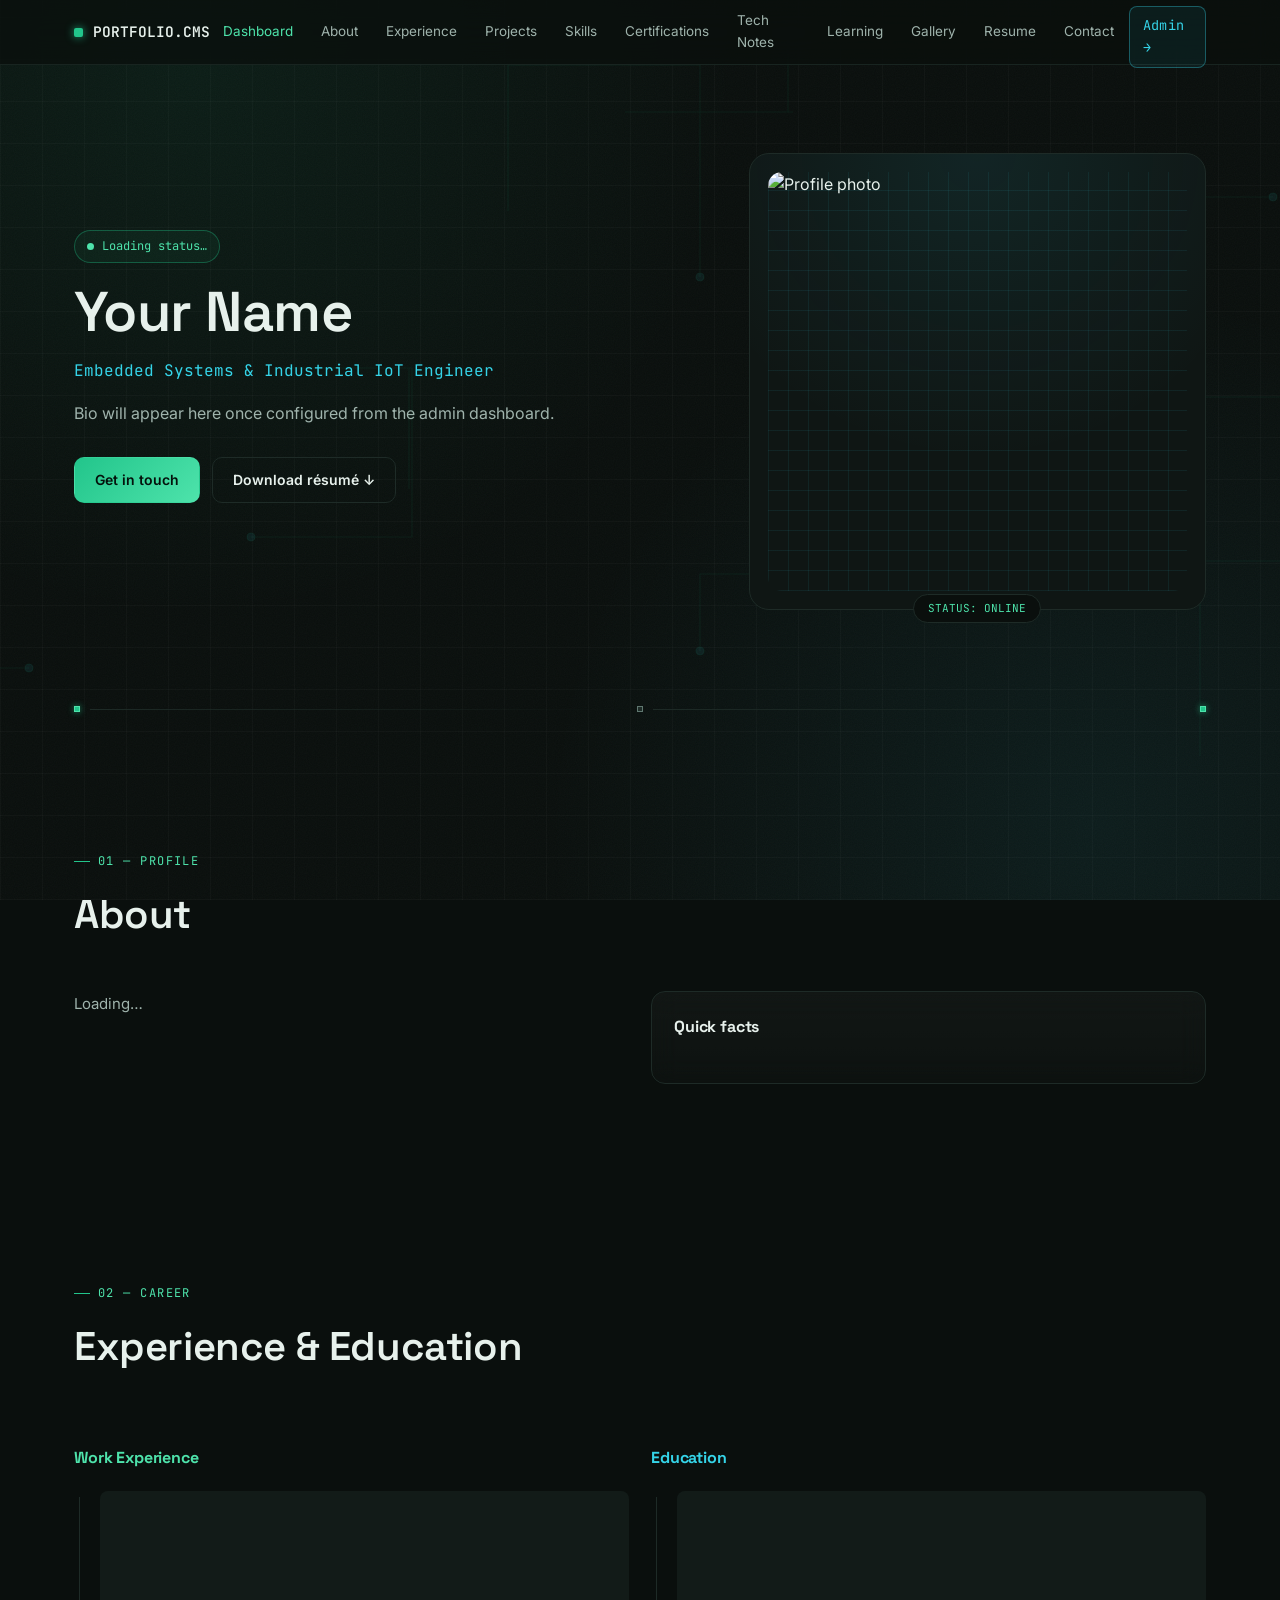
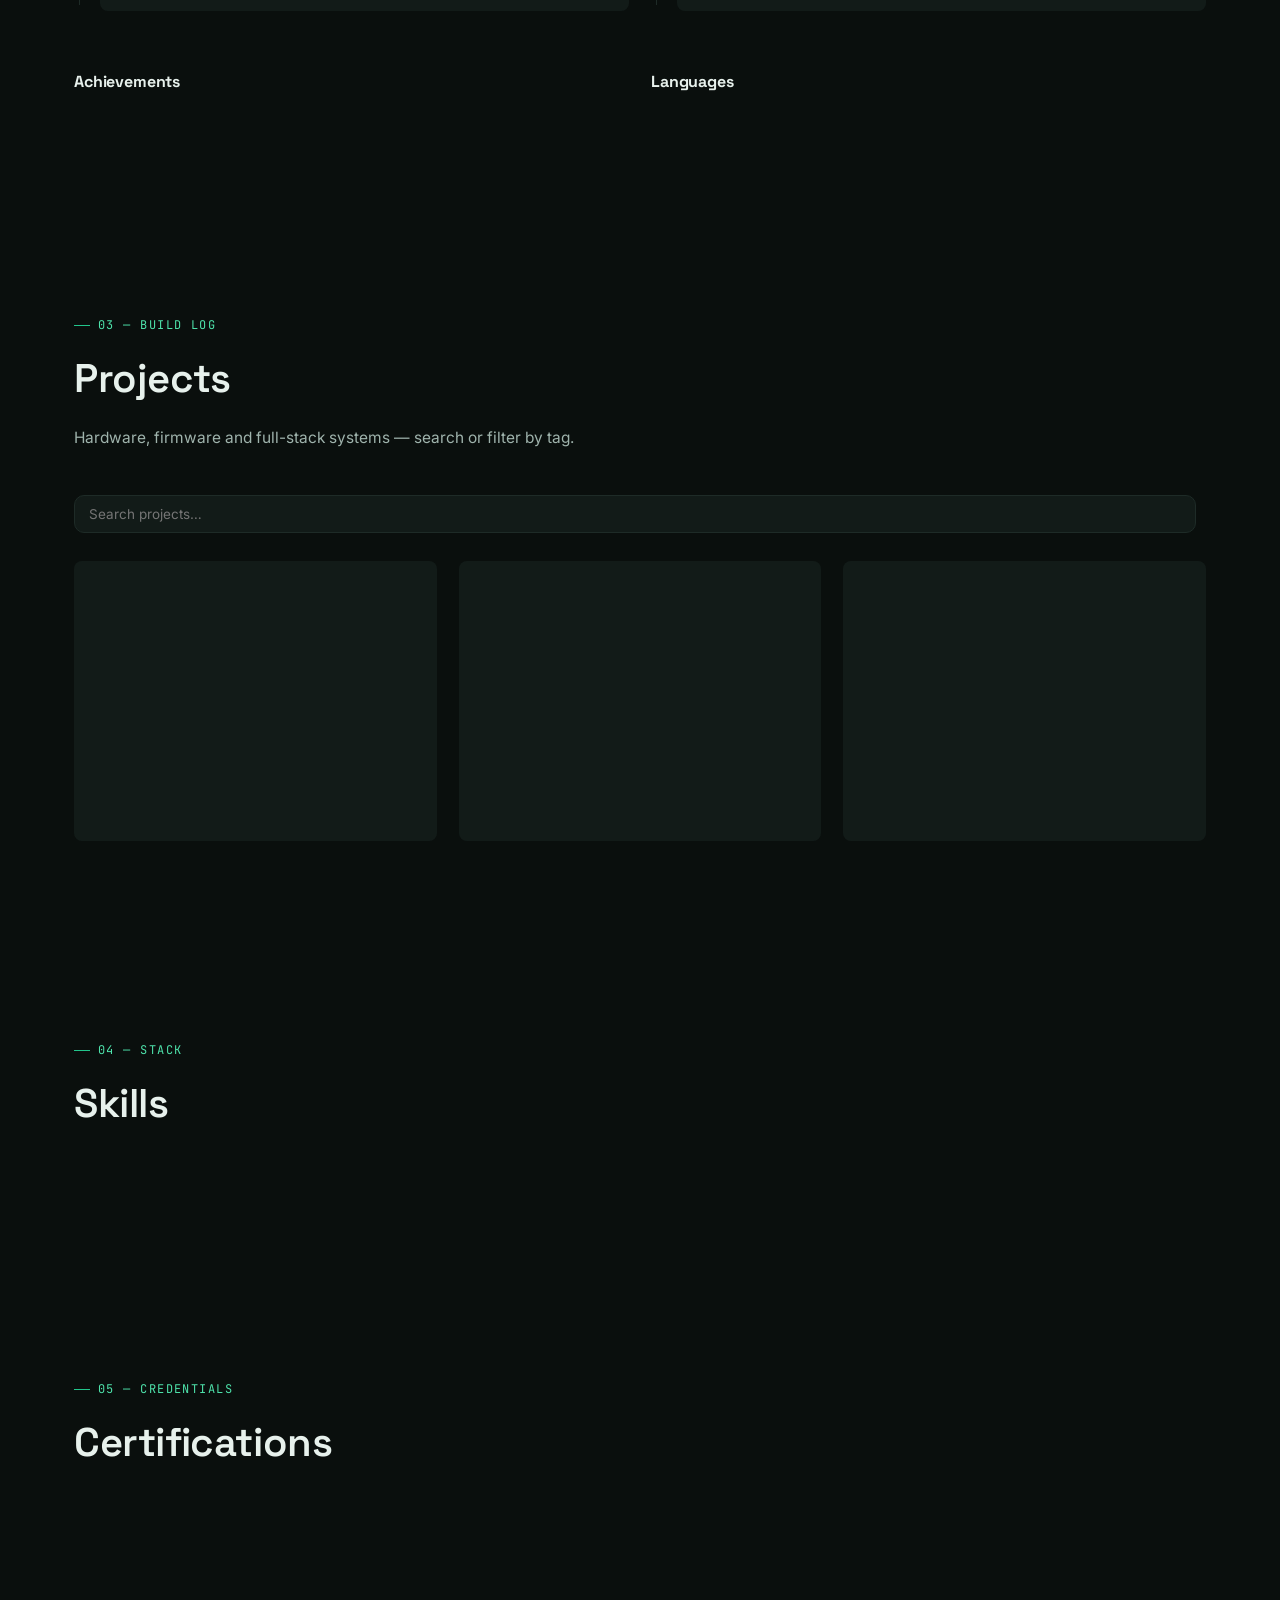
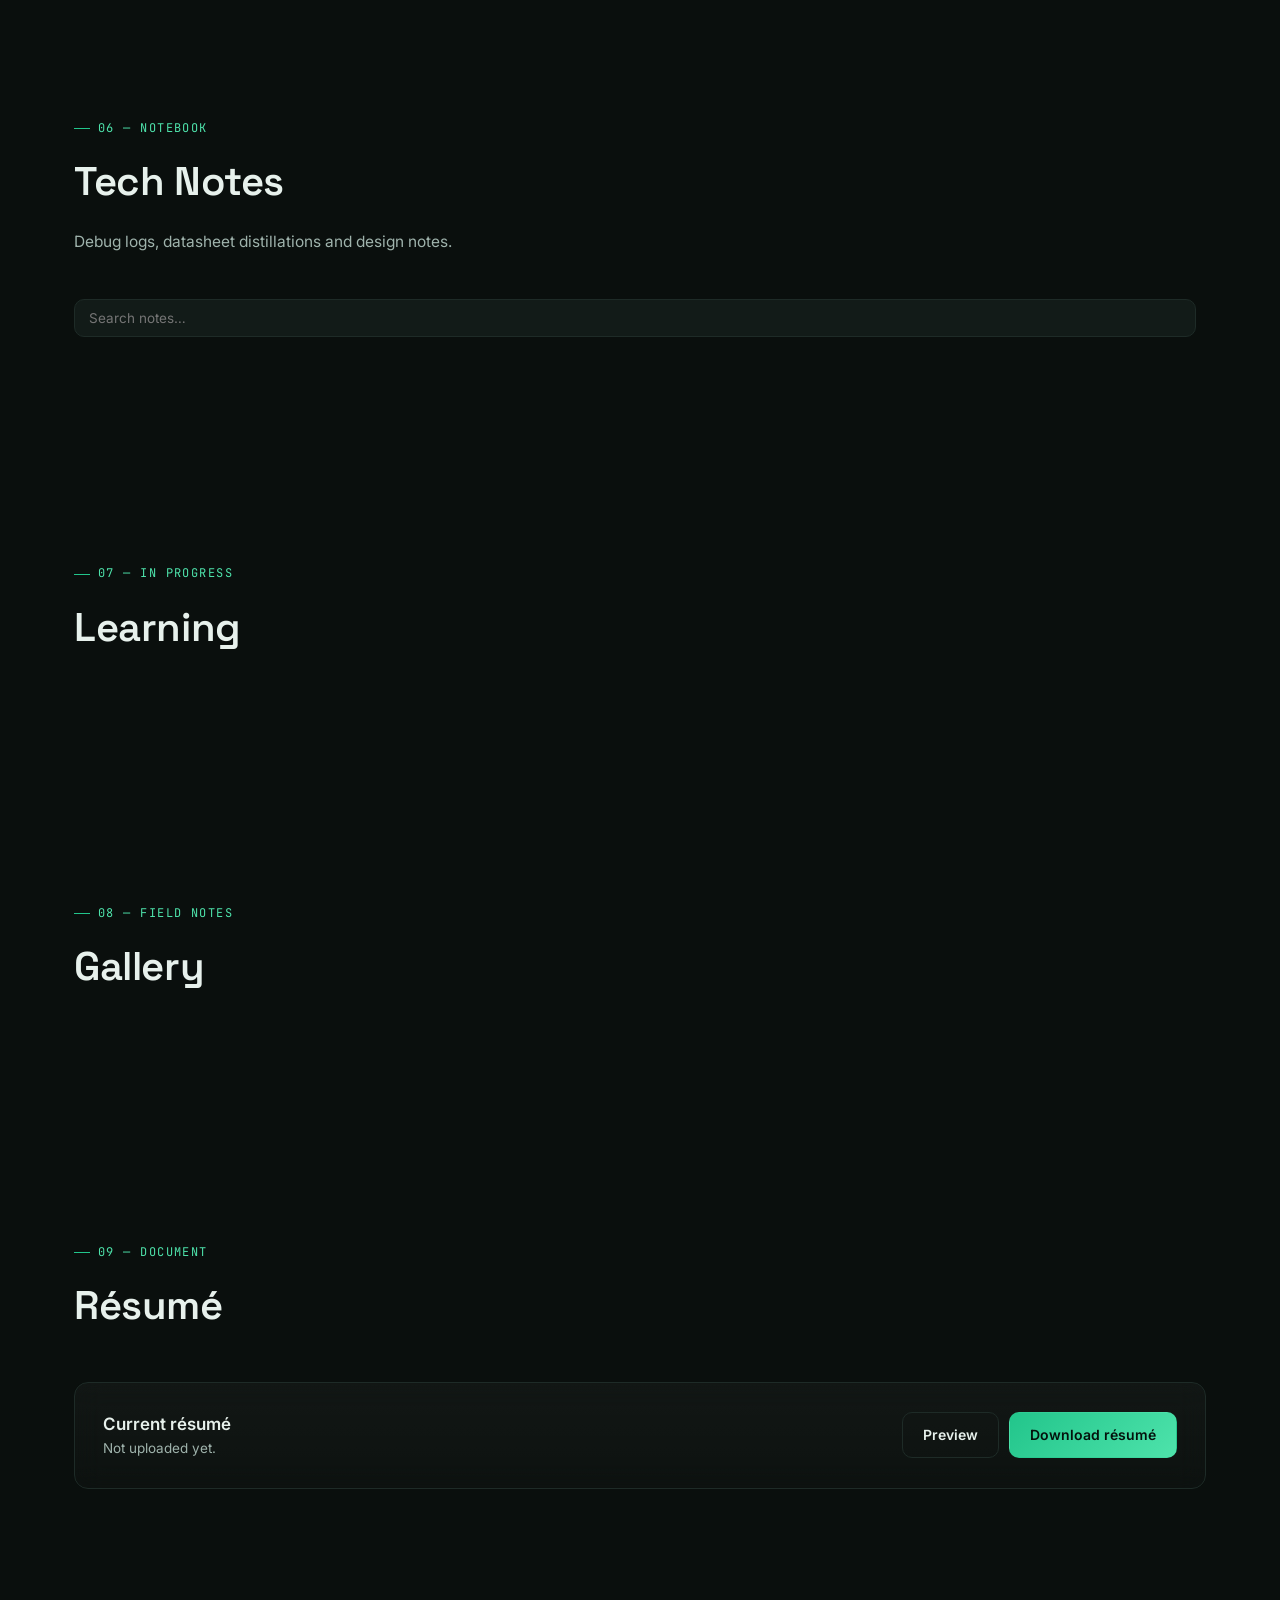
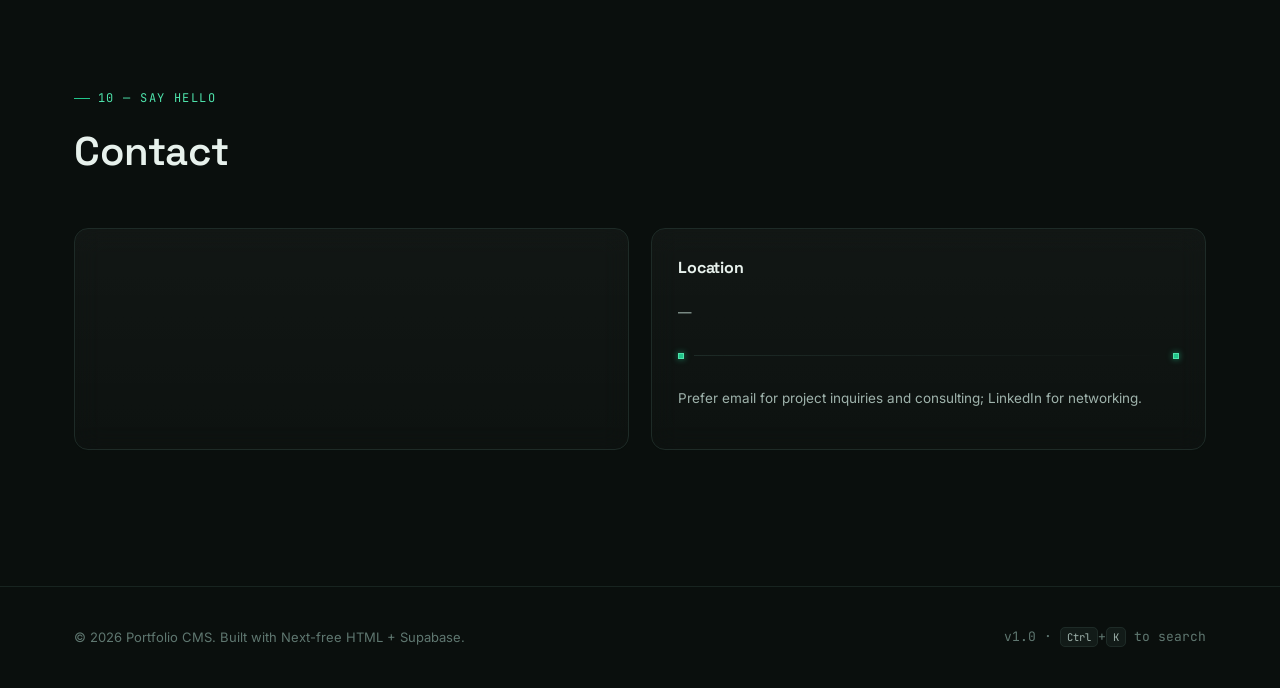
==== commit 7d7d61dd: "Add files via upload" ====
--- a/docs/index.html
+++ b/docs/index.html
@@ -1,485 +1,258 @@
 <!DOCTYPE html>
 <html lang="en">
 <head>
-<meta charset="UTF-8"/>
-<meta name="viewport" content="width=device-width, initial-scale=1.0"/>
-<title>Sai Vinushaa — Embedded Systems &amp; VLSI Engineer</title>
+<meta charset="UTF-8">
+<meta name="viewport" content="width=device-width, initial-scale=1.0">
+<title id="pageTitle">Portfolio</title>
+<meta id="pageDesc" name="description" content="Embedded Systems &amp; Industrial IoT Product Engineer">
+<link rel="icon" href="data:image/svg+xml,<svg xmlns=%22http://www.w3.org/2000/svg%22 viewBox=%220 0 32 32%22><rect width=%2232%22 height=%2232%22 rx=%228%22 fill=%22%230a0f0d%22/><rect x=%2210%22 y=%2210%22 width=%2212%22 height=%2212%22 rx=%222%22 fill=%22%2322c58b%22/></svg>">
 <link rel="preconnect" href="https://fonts.googleapis.com">
-<link href="https://fonts.googleapis.com/css2?family=IBM+Plex+Mono:ital,wght@0,400;0,500;0,600;0,700;1,400&family=IBM+Plex+Sans:wght@400;500;600;700&display=swap" rel="stylesheet"/>
-<style>
-  :root{
-    --substrate:#0a0e0c;
-    --panel:#0f1613;
-    --soldermask:#12211b;
-    --copper:#c8793f;
-    --copper-bright:#eb9a5c;
-    --silk:#eae6dc;
-    --silver:#8fa39a;
-    --phosphor:#6fe0a0;
-    --line:rgba(200,121,63,0.28);
-    --font-mono:'IBM Plex Mono', monospace;
-    --font-sans:'IBM Plex Sans', sans-serif;
-  }
-  *,*::before,*::after{box-sizing:border-box;margin:0;padding:0;}
-  html{scroll-behavior:smooth;}
-  body{
-    background:var(--substrate);
-    color:var(--silk);
-    font-family:var(--font-sans);
-    overflow-x:hidden;
-  }
-  /* subtle PCB grid */
-  body::before{
-    content:'';
-    position:fixed; inset:0;
-    background-image:
-      linear-gradient(rgba(200,121,63,0.05) 1px, transparent 1px),
-      linear-gradient(90deg, rgba(200,121,63,0.05) 1px, transparent 1px);
-    background-size:44px 44px;
-    pointer-events:none; z-index:0;
-  }
-  a{color:inherit;text-decoration:none;}
-  .wrap{max-width:1180px;margin:0 auto;padding:0 2.5rem;position:relative;z-index:1;}
-
-  /* NAV */
-  nav{
-    position:fixed; top:0; left:0; right:0; z-index:200;
-    display:flex; justify-content:space-between; align-items:center;
-    padding:1rem 2.5rem;
-    background:rgba(10,14,12,0.88);
-    backdrop-filter:blur(10px);
-    border-bottom:1px solid var(--line);
-  }
-  .nav-logo{font-family:var(--font-mono); font-size:0.78rem; color:var(--copper-bright); letter-spacing:0.06em;}
-  .nav-logo b{color:var(--silk);}
-  .nav-links{display:flex; gap:1.8rem; list-style:none;}
-  .nav-links a{font-family:var(--font-mono); font-size:0.68rem; color:var(--silver); letter-spacing:0.1em; text-transform:uppercase; transition:color .2s;}
-  .nav-links a:hover{color:var(--phosphor);}
-  .nav-toggle{display:none;}
-
-  section{position:relative; z-index:1; padding:6.5rem 0;}
-  .eyebrow{font-family:var(--font-mono); font-size:0.72rem; color:var(--copper-bright); letter-spacing:0.18em; text-transform:uppercase; margin-bottom:1rem; display:flex; align-items:center; gap:.6rem;}
-  .eyebrow::before{content:'';width:22px;height:1px;background:var(--copper);display:inline-block;}
-  h2.section-title{font-family:var(--font-mono); font-weight:600; font-size:1.9rem; color:var(--silk); margin-bottom:2.4rem; letter-spacing:-0.01em;}
-
-  /* HERO */
-  .hero{min-height:100vh; display:flex; align-items:center; padding-top:6rem;}
-  .hero-grid{display:grid; grid-template-columns:1.05fr 0.95fr; gap:3rem; align-items:center; width:100%;}
-  .hero-tag{font-family:var(--font-mono); font-size:0.72rem; color:var(--copper-bright); letter-spacing:0.2em; text-transform:uppercase; margin-bottom:1.4rem;}
-  .hero-tag span{color:var(--silver);}
-  .hero h1{font-family:var(--font-mono); font-weight:700; font-size:3.4rem; line-height:1.05; letter-spacing:-0.01em; color:var(--silk); margin-bottom:1.1rem;}
-  .hero h1 em{font-style:normal; color:var(--phosphor);}
-  .hero .role{font-family:var(--font-sans); font-weight:500; font-size:1.12rem; color:var(--silver); max-width:38ch; margin-bottom:1.6rem; line-height:1.55;}
-  .hero-meta{display:flex; flex-wrap:wrap; gap:.5rem 1.2rem; font-family:var(--font-mono); font-size:0.74rem; color:var(--silver); margin-bottom:2.1rem;}
-  .hero-meta a:hover{color:var(--phosphor);}
-  .hero-cta{display:flex; gap:1rem;}
-  .btn{font-family:var(--font-mono); font-size:0.75rem; letter-spacing:0.08em; text-transform:uppercase; padding:0.9rem 1.5rem; border:1px solid var(--copper); color:var(--silk); transition:all .2s;}
-  .btn.solid{background:var(--copper); border-color:var(--copper); color:#0a0e0c; font-weight:600;}
-  .btn.solid:hover{background:var(--copper-bright); border-color:var(--copper-bright);}
-  .btn:not(.solid):hover{border-color:var(--phosphor); color:var(--phosphor);}
-
-  /* CHIP SVG */
-  .chip-wrap{display:flex; justify-content:center; align-items:center;}
-  .chip-wrap svg{width:100%; max-width:440px; height:auto;}
-  .pin-label{font-family:var(--font-mono); font-size:9.5px; fill:var(--silver); letter-spacing:.02em;}
-  .pin-num{font-family:var(--font-mono); font-size:8px; fill:var(--copper);}
-  .chip-body{fill:var(--panel); stroke:var(--copper); stroke-width:1.2;}
-  .chip-notch{fill:var(--substrate); stroke:var(--copper); stroke-width:1.2;}
-  .pin-line{stroke:var(--copper); stroke-width:1.4;}
-  .pin-dot{fill:var(--phosphor);}
-  .chip-title{font-family:var(--font-mono); font-weight:700; font-size:15px; fill:var(--silk);}
-  .chip-sub{font-family:var(--font-mono); font-size:8px; fill:var(--silver); letter-spacing:.14em;}
-
-  /* ABOUT */
-  .about-grid{display:grid; grid-template-columns:0.9fr 1.1fr; gap:3.2rem;}
-  .about-copy p{font-size:1.02rem; line-height:1.75; color:var(--silver); margin-bottom:1.1rem;}
-  .about-copy strong{color:var(--silk); font-weight:600;}
-  .spec-table{border:1px solid var(--line); background:var(--panel);}
-  .spec-row{display:grid; grid-template-columns:1fr 1.4fr; border-bottom:1px solid var(--line); font-family:var(--font-mono); font-size:0.78rem;}
-  .spec-row:last-child{border-bottom:none;}
-  .spec-row .k{padding:.85rem 1rem; color:var(--copper-bright); border-right:1px solid var(--line);}
-  .spec-row .v{padding:.85rem 1rem; color:var(--silk);}
-  .spec-head{background:var(--soldermask); font-family:var(--font-mono); font-size:0.68rem; letter-spacing:0.12em; text-transform:uppercase; color:var(--phosphor); padding:.7rem 1rem; border-bottom:1px solid var(--line);}
-
-  /* SKILLS */
-  .skill-grid{display:grid; grid-template-columns:repeat(3,1fr); gap:1.2rem;}
-  .skill-card{border:1px solid var(--line); background:var(--panel); padding:1.3rem 1.4rem;}
-  .skill-card h3{font-family:var(--font-mono); font-size:0.82rem; color:var(--phosphor); letter-spacing:0.05em; text-transform:uppercase; margin-bottom:0.8rem; padding-bottom:.6rem; border-bottom:1px solid var(--line);}
-  .skill-card p{font-size:0.87rem; color:var(--silver); line-height:1.6;}
-
-  /* EXPERIENCE */
-  .timeline{position:relative; padding-left:2rem; border-left:1px solid var(--line);}
-  .tl-item{position:relative; margin-bottom:2.6rem;}
-  .tl-item:last-child{margin-bottom:0;}
-  .tl-item::before{content:''; position:absolute; left:-2.42rem; top:0.35rem; width:9px; height:9px; border-radius:50%; background:var(--phosphor); box-shadow:0 0 0 3px var(--substrate), 0 0 0 4px var(--line);}
-  .tl-head{display:flex; justify-content:space-between; flex-wrap:wrap; gap:.5rem; align-items:baseline; margin-bottom:.5rem;}
-  .tl-role{font-family:var(--font-mono); font-weight:600; font-size:1.02rem; color:var(--silk);}
-  .tl-org{color:var(--copper-bright); font-weight:500;}
-  .tl-date{font-family:var(--font-mono); font-size:0.72rem; color:var(--silver); letter-spacing:0.06em;}
-  .tl-item ul{list-style:none; margin-top:.6rem;}
-  .tl-item li{position:relative; padding-left:1.1rem; font-size:0.93rem; color:var(--silver); line-height:1.6; margin-bottom:.4rem;}
-  .tl-item li::before{content:'▸'; position:absolute; left:0; color:var(--copper);}
-  .tl-group-label{font-family:var(--font-mono); font-size:0.68rem; letter-spacing:0.16em; text-transform:uppercase; color:var(--silver); margin:2.4rem 0 1rem; opacity:.75;}
-  .tl-group-label:first-child{margin-top:0;}
-
-  /* PROJECTS */
-  .proj-grid{display:grid; grid-template-columns:repeat(2,1fr); gap:1.2rem;}
-  .proj-card{border:1px solid var(--line); background:var(--panel); padding:1.5rem; transition:border-color .2s, transform .2s;}
-  .proj-card:hover{border-color:var(--copper); transform:translateY(-2px);}
-  .proj-top{display:flex; justify-content:space-between; align-items:flex-start; gap:1rem; margin-bottom:.7rem;}
-  .proj-card h3{font-family:var(--font-mono); font-size:1rem; color:var(--silk); font-weight:600; line-height:1.35;}
-  .proj-year{font-family:var(--font-mono); font-size:0.68rem; color:var(--phosphor); white-space:nowrap;}
-  .proj-stack{font-family:var(--font-mono); font-size:0.68rem; color:var(--copper-bright); margin-bottom:.7rem; letter-spacing:.02em;}
-  .proj-card p{font-size:0.87rem; color:var(--silver); line-height:1.6;}
-
-  /* EDUCATION / CERTS */
-  .edu-cert-grid{display:grid; grid-template-columns:1fr 1fr; gap:3rem;}
-  .edu-card{border-left:2px solid var(--copper); padding-left:1.2rem; margin-bottom:1.6rem;}
-  .edu-card h3{font-family:var(--font-mono); font-size:0.98rem; color:var(--silk); margin-bottom:.3rem;}
-  .edu-card .meta{font-family:var(--font-mono); font-size:0.72rem; color:var(--silver); margin-bottom:.4rem;}
-  .edu-card p{font-size:0.87rem; color:var(--silver);}
-  .cert-list{list-style:none;}
-  .cert-list li{padding:.65rem 0; border-bottom:1px solid var(--line); font-size:0.88rem; color:var(--silver); display:flex; justify-content:space-between; gap:1rem;}
-  .cert-list li span.badge{font-family:var(--font-mono); font-size:0.65rem; color:var(--phosphor); white-space:nowrap;}
-  .cert-list li:last-child{border-bottom:none;}
-
-  /* CONTACT */
-  .contact-section{text-align:center;}
-  .contact-section .eyebrow{justify-content:center;}
-  .contact-section .eyebrow::before{display:none;}
-  .contact-section h2.section-title{margin-bottom:1rem;}
-  .contact-section p.lead{color:var(--silver); font-size:1.02rem; max-width:44ch; margin:0 auto 2.2rem;}
-  .contact-links{display:flex; justify-content:center; gap:1rem; flex-wrap:wrap; margin-bottom:3rem;}
-  footer{text-align:center; padding:2rem 0 3rem; font-family:var(--font-mono); font-size:0.68rem; color:var(--silver); letter-spacing:0.06em;}
-
-  @media (max-width:900px){
-    .hero-grid{grid-template-columns:1fr;}
-    .chip-wrap{order:-1; margin-bottom:1rem;}
-    .hero h1{font-size:2.4rem;}
-    .about-grid, .edu-cert-grid{grid-template-columns:1fr;}
-    .skill-grid{grid-template-columns:1fr 1fr;}
-    .proj-grid{grid-template-columns:1fr;}
-    .nav-links{display:none;}
-  }
-  @media (max-width:560px){
-    .skill-grid{grid-template-columns:1fr;}
-    .wrap{padding:0 1.4rem;}
-    .hero h1{font-size:1.9rem;}
-  }
-  @media (prefers-reduced-motion:reduce){
-    *{transition:none !important;}
-  }
-</style>
+<link href="https://fonts.googleapis.com/css2?family=Space+Grotesk:wght@500;600;700&family=Inter:wght@400;500;600;700&family=JetBrains+Mono:wght@400;500;600&display=swap" rel="stylesheet">
+<link rel="stylesheet" href="assets/css/styles.css">
+<script src="https://cdn.jsdelivr.net/npm/@supabase/supabase-js@2"></script>
 </head>
 <body>
 
-<nav>
-  <div class="nav-logo"><b>SV</b> // PART.NO SV-EMB-2026</div>
-  <ul class="nav-links">
-    <li><a href="#about">01 About</a></li>
-    <li><a href="#skills">02 Skills</a></li>
-    <li><a href="#experience">03 Experience</a></li>
-    <li><a href="#projects">04 Projects</a></li>
-    <li><a href="#education">05 Education</a></li>
-    <li><a href="#contact">06 Contact</a></li>
-  </ul>
+<div class="pcb-bg"></div>
+<div class="pcb-trace-overlay"></div>
+<div class="grain"></div>
+
+<!-- ============ NAVBAR ============ -->
+<nav id="navbar">
+  <div class="wrap inner">
+    <a href="#home" class="brand"><span class="dot"></span> <span id="navBrand">PORTFOLIO.CMS</span></a>
+    <div class="nav-links">
+      <a href="#home">Dashboard</a>
+      <a href="#about">About</a>
+      <a href="#experience">Experience</a>
+      <a href="#projects">Projects</a>
+      <a href="#skills">Skills</a>
+      <a href="#certifications">Certifications</a>
+      <a href="#notes">Tech Notes</a>
+      <a href="#learning">Learning</a>
+      <a href="#gallery">Gallery</a>
+      <a href="#resume">Resume</a>
+      <a href="#contact">Contact</a>
+      <a href="admin.html" class="chip cyan" style="margin-top:10px;">Admin →</a>
+    </div>
+    <button id="navToggle" class="btn-icon btn-ghost" aria-label="Toggle menu">☰</button>
+  </div>
 </nav>
 
-<div class="wrap">
-
-  <!-- HERO -->
-  <section class="hero" id="home">
-    <div class="hero-grid">
+<main>
+
+  <!-- ============ HERO / DASHBOARD ============ -->
+  <section id="home" class="hero">
+    <div class="wrap hero-grid">
       <div>
-        <div class="hero-tag">Datasheet Rev. 2026.07 <span>· Chennai, India</span></div>
-        <h1>SAI<br/>VINUSHAA</h1>
-        <p class="role">Embedded All-Rounder &amp; VLSI Electronics enthusiast — firmware, hardware bring-up, industrial IoT and cloud connectivity, end to end, on real silicon.</p>
-        <div class="hero-meta">
-          <span>+91-7338747774</span>
-          <span>·</span>
-          <a href="mailto:saivinu40@gmail.com">saivinu40@gmail.com</a>
-          <span>·</span>
-          <a href="https://linkedin.com/in/vinushaasai09" target="_blank" rel="noopener">LinkedIn</a>
-          <span>·</span>
-          <a href="https://github.com/vinushaaz" target="_blank" rel="noopener">GitHub</a>
-          <span>·</span>
-          <span>Notice: 15 Days</span>
-        </div>
+        <div class="status-pill"><span class="blink"></span> <span id="heroStatus">Loading status…</span></div>
+        <h1><span id="heroName">Your Name</span></h1>
+        <div class="role" id="heroRole">Embedded Systems &amp; Industrial IoT Engineer</div>
+        <p class="bio" id="heroBio">Bio will appear here once configured from the admin dashboard.</p>
         <div class="hero-cta">
-          <a href="#contact" class="btn solid">Get in touch</a>
-          <a href="#experience" class="btn">View experience</a>
-        </div>
-      </div>
-
-      <div class="chip-wrap">
-        <svg viewBox="0 0 400 460" xmlns="http://www.w3.org/2000/svg">
-          <!-- left pins -->
-          <g>
-            <line class="pin-line" x1="20" y1="70" x2="90" y2="70"/>
-            <line class="pin-line" x1="20" y1="120" x2="90" y2="120"/>
-            <line class="pin-line" x1="20" y1="170" x2="90" y2="170"/>
-            <line class="pin-line" x1="20" y1="220" x2="90" y2="220"/>
-            <line class="pin-line" x1="20" y1="270" x2="90" y2="270"/>
-            <line class="pin-line" x1="20" y1="320" x2="90" y2="320"/>
-            <line class="pin-line" x1="20" y1="370" x2="90" y2="370"/>
-            <circle class="pin-dot" cx="20" cy="70" r="2.6"/>
-            <circle class="pin-dot" cx="20" cy="120" r="2.6"/>
-            <circle class="pin-dot" cx="20" cy="170" r="2.6"/>
-            <circle class="pin-dot" cx="20" cy="220" r="2.6"/>
-            <circle class="pin-dot" cx="20" cy="270" r="2.6"/>
-            <circle class="pin-dot" cx="20" cy="320" r="2.6"/>
-            <circle class="pin-dot" cx="20" cy="370" r="2.6"/>
-            <text class="pin-num" x="24" y="65">1</text>
-            <text class="pin-num" x="24" y="115">2</text>
-            <text class="pin-num" x="24" y="165">3</text>
-            <text class="pin-num" x="24" y="215">4</text>
-            <text class="pin-num" x="24" y="265">5</text>
-            <text class="pin-num" x="24" y="315">6</text>
-            <text class="pin-num" x="24" y="365">7</text>
-            <text class="pin-label" x="24" y="82">FIRMWARE (C/C++)</text>
-            <text class="pin-label" x="24" y="132">MODBUS · MQTT</text>
-            <text class="pin-label" x="24" y="182">STM32 / ARM M4</text>
-            <text class="pin-label" x="24" y="232">HARDWARE BRING-UP</text>
-            <text class="pin-label" x="24" y="282">IOT GATEWAYS</text>
-            <text class="pin-label" x="24" y="332">CLOUD (AWS/AZURE)</text>
-            <text class="pin-label" x="24" y="382">TECH DOCUMENTATION</text>
-          </g>
-          <!-- right pins -->
-          <g>
-            <line class="pin-line" x1="310" y1="70" x2="380" y2="70"/>
-            <line class="pin-line" x1="310" y1="120" x2="380" y2="120"/>
-            <line class="pin-line" x1="310" y1="170" x2="380" y2="170"/>
-            <line class="pin-line" x1="310" y1="220" x2="380" y2="220"/>
-            <line class="pin-line" x1="310" y1="270" x2="380" y2="270"/>
-            <line class="pin-line" x1="310" y1="320" x2="380" y2="320"/>
-            <line class="pin-line" x1="310" y1="370" x2="380" y2="370"/>
-            <circle class="pin-dot" cx="380" cy="70" r="2.6"/>
-            <circle class="pin-dot" cx="380" cy="120" r="2.6"/>
-            <circle class="pin-dot" cx="380" cy="170" r="2.6"/>
-            <circle class="pin-dot" cx="380" cy="220" r="2.6"/>
-            <circle class="pin-dot" cx="380" cy="270" r="2.6"/>
-            <circle class="pin-dot" cx="380" cy="320" r="2.6"/>
-            <circle class="pin-dot" cx="380" cy="370" r="2.6"/>
-            <text class="pin-num" x="352" y="65">14</text>
-            <text class="pin-num" x="352" y="115">13</text>
-            <text class="pin-num" x="352" y="165">12</text>
-            <text class="pin-num" x="352" y="215">11</text>
-            <text class="pin-num" x="352" y="265">10</text>
-            <text class="pin-num" x="356" y="315">9</text>
-            <text class="pin-num" x="356" y="365">8</text>
-            <text class="pin-label" x="376" y="82" text-anchor="end">FreeRTOS / RTOS</text>
-            <text class="pin-label" x="376" y="132" text-anchor="end">JTAG / LOGIC ANLYZR</text>
-            <text class="pin-label" x="376" y="182" text-anchor="end">PCB &amp; SCHEMATIC</text>
-            <text class="pin-label" x="376" y="232" text-anchor="end">VLSI / DIGITAL LOGIC</text>
-            <text class="pin-label" x="376" y="282" text-anchor="end">PYTHON / AI TOOLING</text>
-            <text class="pin-label" x="376" y="332" text-anchor="end">BOOTLOADER / OTA</text>
-            <text class="pin-label" x="376" y="382" text-anchor="end">CUSTOMER SOLUTIONS</text>
-          </g>
-          <!-- chip body -->
-          <rect class="chip-body" x="90" y="30" width="220" height="400" rx="4"/>
-          <path class="chip-notch" d="M 170 30 A 30 22 0 0 0 230 30 Z"/>
-          <text class="chip-title" x="200" y="215" text-anchor="middle">SAI VINUSHAA</text>
-          <text class="chip-sub" x="200" y="232" text-anchor="middle">EMBEDDED · IIOT · VLSI</text>
-          <text class="chip-sub" x="200" y="250" text-anchor="middle">B.E ECE (HONS) · 8.2 CGPA</text>
-        </svg>
-      </div>
-    </div>
-  </section>
-
-  <!-- ABOUT -->
-  <section id="about">
-    <div class="eyebrow">01 / About</div>
-    <h2 class="section-title">Profile</h2>
-    <div class="about-grid">
-      <div class="about-copy">
-        <p><strong>Industrial IoT Product Engineer</strong> with hands-on experience across the full embedded product lifecycle — firmware development, hardware integration, industrial IoT, cloud connectivity, product validation, and technical documentation.</p>
-        <p>Comfortable moving between <strong>Embedded C/C++ and Python</strong> on STM32, ARM Cortex‑M4, ESP32/ESP8266, Raspberry Pi, PIC and 8051 platforms, and between the bench (oscilloscope, logic analyzer, JTAG) and the cloud (AWS IoT, Azure, ThingsBoard, MQTT/SSL‑TLS).</p>
-        <p>Currently pursuing an <strong>Online M.Tech in Embedded Systems</strong> to deepen processor architecture, real‑time systems and VLSI/digital design fundamentals — while building full‑stack side projects like a Supabase‑backed productivity platform.</p>
-      </div>
-      <div class="spec-table">
-        <div class="spec-head">General Specifications</div>
-        <div class="spec-row"><div class="k">Role</div><div class="v">Electronics / Embedded Systems Engineer</div></div>
-        <div class="spec-row"><div class="k">Current Employer</div><div class="v">Wiman Communication Technologies, Chennai</div></div>
-        <div class="spec-row"><div class="k">Experience</div><div class="v">1+ years, full product lifecycle</div></div>
-        <div class="spec-row"><div class="k">Higher Education</div><div class="v">Online M.Tech — Embedded Systems (in progress)</div></div>
-        <div class="spec-row"><div class="k">Core Focus</div><div class="v">Firmware · IIoT · Cloud · VLSI fundamentals</div></div>
-        <div class="spec-row"><div class="k">Documentation</div><div class="v">Manuals, protocol guides, knowledge bases</div></div>
-        <div class="spec-row"><div class="k">Availability</div><div class="v">15‑day notice period</div></div>
-      </div>
-    </div>
-  </section>
-
-  <!-- SKILLS -->
-  <section id="skills">
-    <div class="eyebrow">02 / Skills</div>
-    <h2 class="section-title">Core Competencies</h2>
-    <div class="skill-grid">
-      <div class="skill-card"><h3>Languages</h3><p>Embedded C, C++, Python</p></div>
-      <div class="skill-card"><h3>Platforms</h3><p>STM32 (Nucleo/Discovery), ARM Cortex‑M4, ESP32, ESP8266, Raspberry Pi, Arduino, PIC, 8051, Embedded Linux</p></div>
-      <div class="skill-card"><h3>Protocols</h3><p>Modbus RTU/TCP, UART, SPI, I2C, RS‑232/485, CAN, MQTT, HTTP, TCP/IP, UDP</p></div>
-      <div class="skill-card"><h3>IoT &amp; Cloud</h3><p>AWS IoT Core, Microsoft Azure IoT, ThingsBoard, SSL/TLS, certificate‑based auth, REST API</p></div>
-      <div class="skill-card"><h3>RTOS &amp; Firmware</h3><p>FreeRTOS (tasks, semaphores, queues, ISR), Bootloader/DFU/IAP, OTA updates, peripheral drivers</p></div>
-      <div class="skill-card"><h3>Hardware &amp; PCB</h3><p>Hardware bring‑up, PCB validation, schematic review, PCB layout (KiCad), sensor interfacing</p></div>
-      <div class="skill-card"><h3>VLSI &amp; Digital Design</h3><p>Digital logic fundamentals, processor architecture — an active area of graduate study alongside embedded work</p></div>
-      <div class="skill-card"><h3>Debug Tools</h3><p>JTAG, logic analyzer, oscilloscope, serial terminal, STM32CubeIDE debugger</p></div>
-      <div class="skill-card"><h3>Tools &amp; Platforms</h3><p>Git/GitHub, VS Code, Proteus, LTSpice, KiCad, GitBook, n8n, Botpress, Supabase</p></div>
-    </div>
-  </section>
-
-  <!-- EXPERIENCE -->
-  <section id="experience">
-    <div class="eyebrow">03 / Experience</div>
-    <h2 class="section-title">Professional Experience</h2>
-    <div class="timeline">
-      <div class="tl-item">
-        <div class="tl-head">
-          <div><span class="tl-role">Embedded Systems Engineer</span> — <span class="tl-org">Wiman Communication Technologies</span>, Chennai</div>
-          <div class="tl-date">JUL 2025 – PRESENT</div>
-        </div>
-        <ul>
-          <li>Developed and debugged firmware in C/C++ for 5+ STM32/ARM microcontrollers, reducing production firmware defect rate by 30%.</li>
-          <li>Executed QA/R&amp;D testing for 10+ embedded systems across Modbus RTU/TCP, CAN, UART, SPI and I2C, ensuring 100% protocol compliance.</li>
-          <li>Performed hardware bring‑up and hardware‑software integration for IIoT monitoring systems managing 20+ industrial sensors.</li>
-          <li>Configured IoT gateways and cloud dashboards for real‑time telemetry visualization and alerting.</li>
-          <li>Built a GPT‑powered AI support assistant and an n8n/Botpress chatbot pipeline, cutting resolution time by 50% and manual support effort by 35%.</li>
-          <li>Authored a GitBook technical documentation platform for 10+ products, improving onboarding time by 30%.</li>
-        </ul>
-      </div>
-      <div class="tl-item">
-        <div class="tl-head">
-          <div><span class="tl-role">Embedded Systems Engineer (Trainee)</span> — <span class="tl-org">Pumo Technologies</span>, Chennai</div>
-          <div class="tl-date">JUL 2024 – FEB 2025</div>
-        </div>
-        <ul>
-          <li>Implemented firmware for 3+ real‑time embedded applications on STM32/ARM in C/C++ across the full development lifecycle.</li>
-          <li>Applied FreeRTOS task scheduling, semaphores and message queues for sensor sampling and inter‑task communication.</li>
-          <li>Ran 50+ QA/regression cycles using JTAG and logic analyzer, achieving a 20% defect reduction.</li>
-        </ul>
-      </div>
-
-      <div class="tl-group-label">Internships &amp; Training</div>
-
-      <div class="tl-item">
-        <div class="tl-head">
-          <div><span class="tl-role">Embedded IoT Engineering Intern — PULSE Program</span> — <span class="tl-org">IPCS Global</span>, Chennai</div>
-          <div class="tl-date">2026 – PRESENT</div>
-        </div>
-        <ul>
-          <li>Pursuing a 6‑month Certified IoT Embedded Engineer program across 4+ live industry‑grade IIoT projects.</li>
-        </ul>
-      </div>
-      <div class="tl-item">
-        <div class="tl-head">
-          <div><span class="tl-role">Embedded Systems Intern — ARM Cortex M4, Embedded C &amp; PCB Design</span> — <span class="tl-org">Pantech Prolabs</span>, Chennai</div>
-          <div class="tl-date">MAY 2026</div>
-        </div>
-        <ul>
-          <li>Completed 3 concurrent 30‑day programs: Embedded System Design, ESD ARM Cortex M4, and Embedded C Programming, plus a PCB Design internship.</li>
-        </ul>
-      </div>
-      <div class="tl-item">
-        <div class="tl-head">
-          <div><span class="tl-role">Embedded Systems Engineering Intern</span> — <span class="tl-org">FLDEC Systems</span>, Chennai</div>
-          <div class="tl-date">JAN – MAR 2022</div>
-        </div>
-        <ul>
-          <li>Developed firmware for 3+ microcontroller‑based IoT applications, improving device reliability by 15%.</li>
-        </ul>
-      </div>
-    </div>
-  </section>
-
-  <!-- PROJECTS -->
-  <section id="projects">
-    <div class="eyebrow">04 / Projects</div>
-    <h2 class="section-title">Key Projects</h2>
-    <div class="proj-grid">
-      <div class="proj-card">
-        <div class="proj-top"><h3>Industrial IoT Remote Monitoring System</h3><span class="proj-year">2025–26</span></div>
-        <div class="proj-stack">STM32 · MQTT · Modbus RTU/TCP · AWS IoT / ThingsBoard</div>
-        <p>Deployed a remote monitoring system managing 20+ industrial sensors, with threshold alerting and cloud dashboard visualization over SSL/TLS.</p>
-      </div>
-      <div class="proj-card">
-        <div class="proj-top"><h3>ElevaTrack — Supabase Backend Infrastructure</h3><span class="proj-year">2026</span></div>
-        <div class="proj-stack">Supabase · PostgreSQL · REST API · BaaS</div>
-        <p>Designed and configured the backend for a personal productivity platform: project setup, REST API, authentication‑ready endpoints and database connectivity.</p>
-      </div>
-      <div class="proj-card">
-        <div class="proj-top"><h3>STM32 Motor Control with PWM</h3><span class="proj-year">2025</span></div>
-        <div class="proj-stack">STM32 · ARM Cortex M4 · Embedded C · JTAG</div>
-        <p>Bare‑metal firmware for DC motor speed (0–100% duty) and direction control at 1 kHz; &lt;5% speed variation under full load.</p>
-      </div>
-      <div class="proj-card">
-        <div class="proj-top"><h3>STM32 Bootloader / DFU (IAP)</h3><span class="proj-year">2025</span></div>
-        <div class="proj-stack">STM32 · Embedded C · UART</div>
-        <p>Custom IAP bootloader enabling OTA‑style firmware updates over UART, with flash erase/write sequencing and CRC verification.</p>
-      </div>
-      <div class="proj-card">
-        <div class="proj-top"><h3>AI‑Powered Technical Support System</h3><span class="proj-year">2026</span></div>
-        <div class="proj-stack">Python · OpenAI API · n8n · Botpress</div>
-        <p>GPT‑based assistant and chatbot pipeline covering 20+ query categories, cutting resolution time by 50% and first‑response time by 60%.</p>
-      </div>
-      <div class="proj-card">
-        <div class="proj-top"><h3>Raspberry Pi Environmental Monitor</h3><span class="proj-year">2025</span></div>
-        <div class="proj-stack">Raspberry Pi · Python · I2C/UART · DHT11/22</div>
-        <p>Real‑time monitoring at 98%+ accuracy with 30‑day SD‑card logging and threshold alerting.</p>
-      </div>
-    </div>
-  </section>
-
-  <!-- EDUCATION & CERTS -->
-  <section id="education">
-    <div class="eyebrow">05 / Education &amp; Certifications</div>
-    <h2 class="section-title">Education &amp; Credentials</h2>
-    <div class="edu-cert-grid">
+          <a href="#contact" class="btn btn-primary">Get in touch</a>
+          <a id="resumeBtn" href="#resume" class="btn btn-ghost">Download résumé ↓</a>
+        </div>
+        <div class="hero-socials" id="heroSocials"></div>
+      </div>
       <div>
-        <div class="edu-card">
-          <h3>Online M.Tech — Embedded Systems</h3>
-          <div class="meta">In Progress · 2026</div>
-          <p>Advanced coursework in embedded system design, processor architecture, real‑time embedded systems and embedded software development.</p>
-        </div>
-        <div class="edu-card">
-          <h3>B.E. Electronics &amp; Communication Engineering (Honours — Embedded Systems)</h3>
-          <div class="meta">Easwari Engineering College, Chennai · 2021–2025 · CGPA 8.2/10</div>
-        </div>
-        <div class="edu-card">
-          <h3>Certified IoT Embedded Engineer — PULSE</h3>
-          <div class="meta">IPCS Global, Chennai · Pursuing, 2026</div>
-        </div>
-      </div>
-      <ul class="cert-list">
-        <li>ESD ARM Cortex M4 (30 Days) — Pantech Prolabs <span class="badge">MAY 2026</span></li>
-        <li>Embedded System Design (30 Days) — Pantech Prolabs <span class="badge">MAY 2026</span></li>
-        <li>Embedded C Programming (30 Days) — Pantech Prolabs <span class="badge">MAY 2026</span></li>
-        <li>PCB Design Internship — Pantech Prolabs <span class="badge">MAY 2026</span></li>
-        <li>NPTEL Elite — Industry 4.0 &amp; Industrial IoT (IIT) <span class="badge">ELITE</span></li>
-        <li>NPTEL Elite — Leadership &amp; Team Effectiveness <span class="badge">76% · IIT RKE</span></li>
-        <li>NPTEL Elite — Entrepreneurship <span class="badge">75% · IIT MAD</span></li>
-        <li>LinkedIn Learning — Introduction to Linux <span class="badge">AUG 2025</span></li>
-        <li>LinkedIn Learning — Technical Writing: Quick Start Guides <span class="badge">CPE 1.40</span></li>
-        <li>HP LIFE — AI for Beginners <span class="badge">JUL 2025</span></li>
-        <li>Coursera — Lead Generation Chatbot with Chatfuel <span class="badge">✓</span></li>
-        <li>C/C++ Programming Certification <span class="badge">✓</span></li>
-        <li>Verzeo Robotics Certification <span class="badge">✓</span></li>
-      </ul>
-    </div>
-  </section>
-
-  <!-- CONTACT -->
-  <section id="contact" class="contact-section">
-    <div class="eyebrow">06 / Contact</div>
-    <h2 class="section-title">Let's Build Something</h2>
-    <p class="lead">Open to embedded firmware, industrial IoT and electronics roles. Currently serving a 15‑day notice period.</p>
-    <div class="contact-links">
-      <a href="mailto:saivinu40@gmail.com" class="btn solid">saivinu40@gmail.com</a>
-      <a href="tel:+917338747774" class="btn">+91 73387 47774</a>
-      <a href="https://linkedin.com/in/vinushaasai09" target="_blank" rel="noopener" class="btn">LinkedIn</a>
-      <a href="https://github.com/vinushaaz" target="_blank" rel="noopener" class="btn">GitHub</a>
-    </div>
-  </section>
-
-  <footer>© 2026 Sai Vinushaa · Chennai, India · Rev. SV‑EMB‑2026</footer>
+        <div class="scope-frame">
+          <img id="heroAvatar" src="https://placehold.co/600x600/0f1614/22c58b?text=%2B+Add+Photo" alt="Profile photo">
+          <div class="readout mono">STATUS: <span id="scopeStatus">ONLINE</span></div>
+        </div>
+      </div>
+    </div>
+  </section>
+
+  <div class="wrap"><div class="pin-divider"><div class="pin lit"></div><div class="track"></div><div class="pin"></div><div class="track"></div><div class="pin lit"></div></div></div>
+
+  <!-- ============ ABOUT ============ -->
+  <section id="about" class="section">
+    <div class="wrap">
+      <div class="section-head">
+        <div class="eyebrow">01 — Profile</div>
+        <h2 class="section-title">About</h2>
+      </div>
+      <div class="grid grid-2" style="align-items:start;">
+        <div class="prose" id="aboutContent">Loading…</div>
+        <div class="glass" style="padding:22px;">
+          <h4 class="font-display" style="margin-top:0;">Quick facts</h4>
+          <div id="aboutFacts" style="display:flex; flex-direction:column; gap:14px;"></div>
+        </div>
+      </div>
+    </div>
+  </section>
+
+  <!-- ============ EXPERIENCE ============ -->
+  <section id="experience" class="section">
+    <div class="wrap">
+      <div class="section-head">
+        <div class="eyebrow">02 — Career</div>
+        <h2 class="section-title">Experience &amp; Education</h2>
+      </div>
+      <div class="grid grid-2" style="align-items:start;">
+        <div>
+          <h4 class="font-display" style="color:var(--emerald-brt)">Work Experience</h4>
+          <div class="timeline" id="experienceTimeline"><div class="skel" style="height:120px;"></div></div>
+        </div>
+        <div>
+          <h4 class="font-display" style="color:var(--cyan)">Education</h4>
+          <div class="timeline" id="educationTimeline"><div class="skel" style="height:120px;"></div></div>
+        </div>
+      </div>
+      <div class="grid grid-2" style="margin-top:36px;">
+        <div>
+          <h4 class="font-display">Achievements</h4>
+          <div id="achievementsList" class="chip-list" style="display:flex;flex-wrap:wrap;gap:8px;"></div>
+        </div>
+        <div>
+          <h4 class="font-display">Languages</h4>
+          <div id="languagesList" style="display:flex;flex-wrap:wrap;gap:8px;"></div>
+        </div>
+      </div>
+    </div>
+  </section>
+
+  <!-- ============ PROJECTS ============ -->
+  <section id="projects" class="section">
+    <div class="wrap">
+      <div class="section-head">
+        <div class="eyebrow">03 — Build log</div>
+        <h2 class="section-title">Projects</h2>
+        <p class="section-sub">Hardware, firmware and full-stack systems — search or filter by tag.</p>
+      </div>
+      <div class="filter-bar">
+        <input id="projectSearch" class="input" type="text" placeholder="Search projects…" style="flex:1; min-width:200px;">
+        <div id="projectFilters" style="display:flex; gap:8px; flex-wrap:wrap;"></div>
+      </div>
+      <div class="grid grid-3" id="projectsGrid">
+        <div class="skel" style="height:280px;"></div>
+        <div class="skel" style="height:280px;"></div>
+        <div class="skel" style="height:280px;"></div>
+      </div>
+    </div>
+  </section>
+
+  <!-- ============ SKILLS ============ -->
+  <section id="skills" class="section">
+    <div class="wrap">
+      <div class="section-head">
+        <div class="eyebrow">04 — Stack</div>
+        <h2 class="section-title">Skills</h2>
+      </div>
+      <div class="grid grid-2" id="skillsGrid" style="align-items:start;"></div>
+    </div>
+  </section>
+
+  <!-- ============ CERTIFICATIONS ============ -->
+  <section id="certifications" class="section">
+    <div class="wrap">
+      <div class="section-head">
+        <div class="eyebrow">05 — Credentials</div>
+        <h2 class="section-title">Certifications</h2>
+      </div>
+      <div class="grid grid-3" id="certsGrid"></div>
+    </div>
+  </section>
+
+  <!-- ============ TECH NOTES ============ -->
+  <section id="notes" class="section">
+    <div class="wrap">
+      <div class="section-head">
+        <div class="eyebrow">06 — Notebook</div>
+        <h2 class="section-title">Tech Notes</h2>
+        <p class="section-sub">Debug logs, datasheet distillations and design notes.</p>
+      </div>
+      <div class="filter-bar">
+        <input id="notesSearch" class="input" type="text" placeholder="Search notes…" style="flex:1; min-width:200px;">
+        <div id="notesFilters" style="display:flex; gap:8px; flex-wrap:wrap;"></div>
+      </div>
+      <div class="grid grid-3" id="notesGrid"></div>
+    </div>
+  </section>
+
+  <!-- ============ LEARNING ============ -->
+  <section id="learning" class="section">
+    <div class="wrap">
+      <div class="section-head">
+        <div class="eyebrow">07 — In progress</div>
+        <h2 class="section-title">Learning</h2>
+      </div>
+      <div class="grid grid-2" id="learningGrid"></div>
+    </div>
+  </section>
+
+  <!-- ============ GALLERY ============ -->
+  <section id="gallery" class="section">
+    <div class="wrap">
+      <div class="section-head">
+        <div class="eyebrow">08 — Field notes</div>
+        <h2 class="section-title">Gallery</h2>
+      </div>
+      <div class="grid grid-4" id="galleryGrid"></div>
+    </div>
+  </section>
+
+  <!-- ============ RESUME ============ -->
+  <section id="resume" class="section">
+    <div class="wrap">
+      <div class="section-head">
+        <div class="eyebrow">09 — Document</div>
+        <h2 class="section-title">Résumé</h2>
+      </div>
+      <div class="glass" style="padding:28px; display:flex; justify-content:space-between; align-items:center; flex-wrap:wrap; gap:16px;">
+        <div>
+          <div class="card-title">Current résumé</div>
+          <div class="card-desc" id="resumeUpdated">Not uploaded yet.</div>
+        </div>
+        <div style="display:flex; gap:10px;">
+          <a id="resumePreviewBtn" href="#" target="_blank" class="btn btn-ghost">Preview</a>
+          <a id="resumeDownloadBtn" href="#" download class="btn btn-primary">Download résumé</a>
+        </div>
+      </div>
+    </div>
+  </section>
+
+  <!-- ============ CONTACT ============ -->
+  <section id="contact" class="section">
+    <div class="wrap">
+      <div class="section-head">
+        <div class="eyebrow">10 — Say hello</div>
+        <h2 class="section-title">Contact</h2>
+      </div>
+      <div class="grid grid-2">
+        <div class="glass" style="padding:26px;" id="contactCard"></div>
+        <div class="glass" style="padding:26px;">
+          <h4 class="font-display" style="margin-top:0;">Location</h4>
+          <p class="card-desc" id="contactLocation">—</p>
+          <div class="pin-divider" style="padding:16px 0;"><div class="pin lit"></div><div class="track"></div><div class="pin lit"></div></div>
+          <p class="card-desc">Prefer email for project inquiries and consulting; LinkedIn for networking.</p>
+        </div>
+      </div>
+    </div>
+  </section>
+
+</main>
+
+<footer>
+  <div class="wrap foot-row">
+    <span id="footerText">© <span id="footYear"></span> Portfolio CMS. Built with Next-free HTML + Supabase.</span>
+    <span class="mono">v1.0 · <kbd>Ctrl</kbd>+<kbd>K</kbd> to search</span>
+  </div>
+</footer>
+
+<!-- Command palette -->
+<div id="cmdk-overlay">
+  <div id="cmdk-box" class="glass">
+    <input id="cmdk-input" placeholder="Jump to a section… (Tech Notes, Projects, Contact)" autocomplete="off">
+    <div id="cmdk-results"></div>
+  </div>
 </div>
 
+<div id="toast"></div>
+
+<script src="assets/js/supabase-config.js"></script>
+<script src="assets/js/common.js"></script>
+<script src="assets/js/main.js"></script>
 </body>
 </html>
--- a/docs/assets/css/styles.css
+++ b/docs/assets/css/styles.css
@@ -0,0 +1,424 @@
+/* ============================================================================
+   DESIGN TOKENS
+   ========================================================================== */
+:root{
+  --void:        #0a0f0d;
+  --panel:       #0f1614;
+  --panel-2:     #121b18;
+  --line:        #1e2b27;
+  --line-soft:   #182420;
+  --text:        #e7f1ec;
+  --text-dim:    #9fb3ac;
+  --text-faint:  #5f7770;
+  --emerald:     #22c58b;
+  --emerald-brt: #4ee3ab;
+  --cyan:        #35d4e8;
+  --amber:       #e8b94f;
+  --danger:      #e8636b;
+  --radius:      14px;
+  --radius-sm:   9px;
+  --font-display:'Space Grotesk', 'Segoe UI', sans-serif;
+  --font-body:   'Inter', 'Segoe UI', sans-serif;
+  --font-mono:   'JetBrains Mono', ui-monospace, monospace;
+}
+
+*{ box-sizing:border-box; }
+html{ scroll-behavior:smooth; }
+body{
+  margin:0;
+  background:var(--void);
+  color:var(--text);
+  font-family:var(--font-body);
+  line-height:1.6;
+  -webkit-font-smoothing:antialiased;
+}
+h1,h2,h3,h4,.font-display{ font-family:var(--font-display); letter-spacing:-0.01em; }
+code, .mono, .font-mono{ font-family:var(--font-mono); }
+a{ color:inherit; text-decoration:none; }
+img{ max-width:100%; display:block; }
+::selection{ background:var(--emerald); color:#04120c; }
+
+/* Focus visibility (accessibility floor) */
+a:focus-visible, button:focus-visible, input:focus-visible,
+textarea:focus-visible, select:focus-visible, [tabindex]:focus-visible{
+  outline:2px solid var(--cyan);
+  outline-offset:2px;
+  border-radius:4px;
+}
+@media (prefers-reduced-motion: reduce){
+  *{ animation-duration:0.001ms !important; transition-duration:0.001ms !important; }
+}
+
+/* ============================================================================
+   PCB BACKGROUND — signature decorative layer
+   ========================================================================== */
+.pcb-bg{
+  position:fixed; inset:0; z-index:-2; pointer-events:none;
+  background-color:var(--void);
+  background-image:
+    radial-gradient(circle at 15% 8%, rgba(34,197,139,0.08), transparent 40%),
+    radial-gradient(circle at 85% 92%, rgba(53,212,232,0.07), transparent 40%),
+    repeating-linear-gradient(0deg, rgba(255,255,255,0.025) 0px, rgba(255,255,255,0.025) 1px, transparent 1px, transparent 42px),
+    repeating-linear-gradient(90deg, rgba(255,255,255,0.025) 0px, rgba(255,255,255,0.025) 1px, transparent 1px, transparent 42px);
+}
+.pcb-trace-overlay{
+  position:fixed; inset:0; z-index:-1; pointer-events:none; opacity:0.5;
+}
+
+.grain{
+  position:fixed; inset:0; z-index:-1; opacity:0.035; pointer-events:none;
+  background-image:url("data:image/svg+xml,%3Csvg xmlns='http://www.w3.org/2000/svg' width='120' height='120'%3E%3Cfilter id='n'%3E%3CfeTurbulence type='fractalNoise' baseFrequency='0.9' numOctaves='2' stitchTiles='stitch'/%3E%3C/filter%3E%3Crect width='100%25' height='100%25' filter='url(%23n)'/%3E%3C/svg%3E");
+}
+
+/* Connector-pin-header divider: a row of small square pads, like a real header connector */
+.pin-divider{
+  display:flex; align-items:center; gap:10px; margin:0; padding:36px 0;
+}
+.pin-divider .pin{
+  width:6px; height:6px; background:var(--line);
+  border:1px solid var(--text-faint); flex:none;
+}
+.pin-divider .pin.lit{ background:var(--emerald); border-color:var(--emerald-brt); box-shadow:0 0 6px rgba(34,197,139,0.7); }
+.pin-divider .track{ flex:1; height:1px; background:linear-gradient(90deg, var(--line), transparent); }
+
+/* ============================================================================
+   LAYOUT PRIMITIVES
+   ========================================================================== */
+.wrap{ max-width:1180px; margin:0 auto; padding:0 24px; }
+.section{ padding:96px 0; position:relative; }
+.section-head{ margin-bottom:44px; }
+.eyebrow{
+  display:inline-flex; align-items:center; gap:8px;
+  font-family:var(--font-mono); font-size:12px; letter-spacing:0.12em;
+  text-transform:uppercase; color:var(--emerald-brt); margin-bottom:12px;
+}
+.eyebrow::before{ content:''; width:16px; height:1px; background:var(--emerald); }
+.section-title{ font-size:clamp(28px,4vw,40px); font-weight:600; margin:0 0 10px; }
+.section-sub{ color:var(--text-dim); max-width:640px; font-size:15.5px; }
+
+/* Glass card */
+.glass{
+  background:linear-gradient(180deg, rgba(255,255,255,0.035), rgba(255,255,255,0.015));
+  border:1px solid var(--line);
+  border-radius:var(--radius);
+  backdrop-filter:blur(14px);
+  -webkit-backdrop-filter:blur(14px);
+}
+.glass-hover{ transition:border-color .25s ease, transform .25s ease, box-shadow .25s ease; }
+.glass-hover:hover{
+  border-color:rgba(34,197,139,0.45);
+  transform:translateY(-3px);
+  box-shadow:0 12px 32px -12px rgba(34,197,139,0.25);
+}
+
+/* Chip / tag, styled like a component reference designator */
+.chip{
+  display:inline-flex; align-items:center; gap:6px;
+  font-family:var(--font-mono); font-size:11.5px; letter-spacing:0.02em;
+  padding:4px 10px; border-radius:999px;
+  border:1px solid var(--line); color:var(--text-dim);
+  background:rgba(255,255,255,0.02);
+}
+.chip.on{ color:var(--emerald-brt); border-color:rgba(34,197,139,0.4); background:rgba(34,197,139,0.08); }
+.chip.cyan{ color:var(--cyan); border-color:rgba(53,212,232,0.35); background:rgba(53,212,232,0.07); }
+
+/* Buttons */
+.btn{
+  display:inline-flex; align-items:center; gap:8px; justify-content:center;
+  font-family:var(--font-body); font-weight:600; font-size:14px;
+  padding:11px 20px; border-radius:10px; cursor:pointer;
+  border:1px solid transparent; transition:all .2s ease; white-space:nowrap;
+}
+.btn-primary{ background:linear-gradient(135deg, var(--emerald), var(--emerald-brt)); color:#04120c; }
+.btn-primary:hover{ box-shadow:0 8px 24px -8px rgba(34,197,139,0.55); transform:translateY(-1px); }
+.btn-ghost{ background:transparent; border-color:var(--line); color:var(--text); }
+.btn-ghost:hover{ border-color:var(--emerald); color:var(--emerald-brt); }
+.btn-cyan{ background:transparent; border-color:rgba(53,212,232,0.4); color:var(--cyan); }
+.btn-cyan:hover{ background:rgba(53,212,232,0.08); }
+.btn-danger{ background:transparent; border-color:rgba(232,99,107,0.4); color:var(--danger); }
+.btn-danger:hover{ background:rgba(232,99,107,0.1); }
+.btn-sm{ padding:7px 13px; font-size:12.5px; border-radius:8px; }
+.btn-icon{ width:38px; height:38px; padding:0; border-radius:10px; }
+.btn:disabled{ opacity:0.5; cursor:not-allowed; }
+
+/* ============================================================================
+   NAVBAR
+   ========================================================================== */
+#navbar{
+  position:sticky; top:0; z-index:50;
+  background:rgba(10,15,13,0.75); backdrop-filter:blur(16px); -webkit-backdrop-filter:blur(16px);
+  border-bottom:1px solid var(--line-soft);
+}
+#navbar .inner{ display:flex; align-items:center; justify-content:space-between; height:64px; }
+.brand{ display:flex; align-items:center; gap:10px; font-family:var(--font-mono); font-weight:600; font-size:14.5px; }
+.brand .dot{ width:9px; height:9px; border-radius:2px; background:var(--emerald); box-shadow:0 0 8px rgba(34,197,139,0.8); }
+.nav-links{ display:flex; align-items:center; gap:2px; }
+.nav-links a{
+  font-size:13.5px; color:var(--text-dim); padding:8px 13px; border-radius:8px;
+  transition:color .2s, background .2s;
+}
+.nav-links a:hover{ color:var(--text); background:rgba(255,255,255,0.04); }
+.nav-links a.active{ color:var(--emerald-brt); }
+#navToggle{ display:none; }
+
+/* ============================================================================
+   HERO
+   ========================================================================== */
+.hero{ padding:88px 0 60px; position:relative; overflow:hidden; }
+.hero-grid{ display:grid; grid-template-columns:1.15fr 0.85fr; gap:56px; align-items:center; }
+.status-pill{
+  display:inline-flex; align-items:center; gap:8px; font-family:var(--font-mono); font-size:12px;
+  color:var(--emerald-brt); border:1px solid rgba(34,197,139,0.35); background:rgba(34,197,139,0.06);
+  padding:6px 12px; border-radius:999px; margin-bottom:20px;
+}
+.status-pill .blink{ width:7px; height:7px; border-radius:50%; background:var(--emerald-brt); animation:blink 1.8s ease-in-out infinite; }
+@keyframes blink{ 0%,100%{opacity:1} 50%{opacity:0.25} }
+.hero h1{ font-size:clamp(34px,5.2vw,56px); font-weight:600; line-height:1.05; margin:0 0 16px; }
+.hero h1 .accent{ color:var(--emerald-brt); }
+.hero .role{ font-family:var(--font-mono); color:var(--cyan); font-size:16px; margin-bottom:18px; }
+.hero .bio{ color:var(--text-dim); font-size:16px; max-width:520px; margin-bottom:30px; }
+.hero-cta{ display:flex; gap:12px; flex-wrap:wrap; margin-bottom:30px; }
+.hero-socials{ display:flex; gap:10px; }
+.social-btn{
+  width:40px; height:40px; border-radius:10px; display:flex; align-items:center; justify-content:center;
+  border:1px solid var(--line); color:var(--text-dim); transition:all .2s;
+}
+.social-btn:hover{ color:var(--emerald-brt); border-color:var(--emerald); transform:translateY(-2px); }
+
+/* Oscilloscope-style avatar frame */
+.scope-frame{
+  position:relative; border-radius:20px; padding:18px;
+  background:radial-gradient(circle at 50% 0%, rgba(53,212,232,0.08), transparent 60%), var(--panel);
+  border:1px solid var(--line);
+}
+.scope-frame::before{
+  content:''; position:absolute; inset:18px; border-radius:14px;
+  background-image:repeating-linear-gradient(0deg, rgba(53,212,232,0.08) 0 1px, transparent 1px 20px),
+                    repeating-linear-gradient(90deg, rgba(53,212,232,0.08) 0 1px, transparent 1px 20px);
+  pointer-events:none;
+}
+.scope-frame img{ position:relative; border-radius:14px; aspect-ratio:1/1; object-fit:cover; width:100%; }
+.scope-frame .readout{
+  position:absolute; bottom:-14px; left:50%; transform:translateX(-50%);
+  font-family:var(--font-mono); font-size:11px; color:var(--emerald-brt);
+  background:var(--void); border:1px solid var(--line); padding:5px 14px; border-radius:999px; white-space:nowrap;
+}
+
+/* ============================================================================
+   CARDS: projects / skills / certs / notes / gallery
+   ========================================================================== */
+.grid{ display:grid; gap:22px; }
+.grid-2{ grid-template-columns:repeat(2,1fr); }
+.grid-3{ grid-template-columns:repeat(3,1fr); }
+.grid-4{ grid-template-columns:repeat(4,1fr); }
+
+.card{ border-radius:var(--radius); overflow:hidden; display:flex; flex-direction:column; }
+.card-thumb{ aspect-ratio:16/10; overflow:hidden; background:var(--panel-2); position:relative; }
+.card-thumb img{ width:100%; height:100%; object-fit:cover; transition:transform .4s ease; }
+.card:hover .card-thumb img{ transform:scale(1.05); }
+.card-body{ padding:20px; display:flex; flex-direction:column; gap:10px; flex:1; }
+.card-title{ font-size:17px; font-weight:600; }
+.card-desc{ color:var(--text-dim); font-size:13.5px; flex:1; }
+.card-tags{ display:flex; flex-wrap:wrap; gap:6px; }
+.card-links{ display:flex; gap:8px; margin-top:6px; }
+.featured-tag{
+  position:absolute; top:12px; left:12px; z-index:2;
+  font-family:var(--font-mono); font-size:10.5px; letter-spacing:.06em;
+  background:rgba(10,15,13,0.85); border:1px solid var(--emerald); color:var(--emerald-brt);
+  padding:4px 9px; border-radius:999px;
+}
+
+/* Skill bar (level 1-5 shown as trace segments) */
+.skill-row{ display:flex; align-items:center; gap:14px; padding:14px 0; border-bottom:1px solid var(--line-soft); }
+.skill-row:last-child{ border-bottom:none; }
+.skill-logo{ width:38px; height:38px; border-radius:9px; background:var(--panel-2); border:1px solid var(--line); display:flex; align-items:center; justify-content:center; flex:none; overflow:hidden; }
+.skill-logo img{ width:100%; height:100%; object-fit:contain; padding:6px; }
+.skill-name{ font-weight:600; font-size:14px; }
+.skill-meta{ font-family:var(--font-mono); font-size:11px; color:var(--text-faint); }
+.skill-level{ display:flex; gap:3px; margin-left:auto; }
+.skill-level i{ width:16px; height:6px; border-radius:2px; background:var(--line); }
+.skill-level i.fill{ background:var(--emerald); box-shadow:0 0 6px rgba(34,197,139,0.5); }
+
+/* Timeline (About) */
+.timeline{ position:relative; padding-left:26px; }
+.timeline::before{ content:''; position:absolute; left:5px; top:6px; bottom:6px; width:1px; background:var(--line); }
+.timeline-item{ position:relative; padding-bottom:28px; }
+.timeline-item::before{ content:''; position:absolute; left:-26px; top:4px; width:9px; height:9px; border-radius:2px; background:var(--emerald); box-shadow:0 0 8px rgba(34,197,139,0.6); }
+.timeline-item .period{ font-family:var(--font-mono); font-size:11.5px; color:var(--cyan); }
+.timeline-item h4{ margin:4px 0; font-size:15.5px; }
+.timeline-item p{ color:var(--text-dim); font-size:13.5px; margin:0; }
+
+/* Progress bar (Learning) */
+.progress-track{ height:8px; border-radius:999px; background:var(--panel-2); border:1px solid var(--line); overflow:hidden; }
+.progress-fill{ height:100%; background:linear-gradient(90deg, var(--emerald), var(--cyan)); border-radius:999px; transition:width .4s ease; }
+
+/* Notes / rich text render */
+.prose{ color:var(--text-dim); font-size:15px; line-height:1.75; }
+.prose h1,.prose h2,.prose h3{ color:var(--text); margin-top:1.4em; }
+.prose p{ margin:0.9em 0; }
+.prose a{ color:var(--emerald-brt); text-decoration:underline; text-underline-offset:3px; }
+.prose blockquote{ border-left:3px solid var(--emerald); margin:1em 0; padding:4px 0 4px 16px; color:var(--text-dim); font-style:italic; }
+.prose pre{ background:var(--panel-2); border:1px solid var(--line); border-radius:10px; padding:16px; overflow:auto; font-family:var(--font-mono); font-size:13px; }
+.prose code{ background:var(--panel-2); border:1px solid var(--line); border-radius:5px; padding:1px 6px; font-size:0.9em; }
+.prose pre code{ border:none; padding:0; background:none; }
+.prose table{ width:100%; border-collapse:collapse; margin:1em 0; }
+.prose th, .prose td{ border:1px solid var(--line); padding:8px 12px; font-size:13.5px; }
+.prose th{ background:var(--panel-2); text-align:left; }
+.prose img{ border-radius:10px; margin:1em 0; }
+.callout{ border:1px solid rgba(53,212,232,0.35); background:rgba(53,212,232,0.06); border-radius:10px; padding:14px 16px; margin:1em 0; }
+
+/* Search + filter bar */
+.filter-bar{ display:flex; gap:10px; flex-wrap:wrap; margin-bottom:28px; align-items:center; }
+.input{
+  background:var(--panel-2); border:1px solid var(--line); color:var(--text);
+  border-radius:10px; padding:10px 14px; font-size:13.5px; font-family:var(--font-body);
+}
+.input:focus{ border-color:var(--emerald); }
+.filter-chip{
+  font-family:var(--font-mono); font-size:12px; padding:7px 13px; border-radius:999px;
+  border:1px solid var(--line); color:var(--text-dim); cursor:pointer; transition:all .15s; background:transparent;
+}
+.filter-chip.active{ color:#04120c; background:var(--emerald); border-color:var(--emerald); }
+
+footer{ border-top:1px solid var(--line-soft); padding:40px 0; margin-top:40px; color:var(--text-faint); font-size:13px; }
+footer .foot-row{ display:flex; justify-content:space-between; align-items:center; flex-wrap:wrap; gap:12px; }
+
+/* Empty state */
+.empty-state{ text-align:center; padding:60px 20px; color:var(--text-faint); border:1px dashed var(--line); border-radius:var(--radius); }
+.empty-state .glyph{ font-family:var(--font-mono); font-size:28px; color:var(--emerald); margin-bottom:10px; }
+
+/* Loading skeleton */
+.skel{ background:linear-gradient(90deg, var(--panel-2) 25%, var(--line-soft) 37%, var(--panel-2) 63%); background-size:400% 100%; animation:shimmer 1.4s ease infinite; border-radius:8px; }
+@keyframes shimmer{ 0%{background-position:100% 0} 100%{background-position:0 0} }
+
+/* Toast */
+#toast{
+  position:fixed; bottom:24px; right:24px; z-index:200; display:flex; flex-direction:column; gap:10px;
+}
+.toast-item{
+  font-size:13.5px; padding:12px 18px; border-radius:10px; border:1px solid var(--line);
+  background:var(--panel); box-shadow:0 12px 30px -10px rgba(0,0,0,0.6);
+  display:flex; align-items:center; gap:10px; animation:slideIn .25s ease;
+}
+.toast-item.ok{ border-color:rgba(34,197,139,0.5); }
+.toast-item.err{ border-color:rgba(232,99,107,0.5); }
+@keyframes slideIn{ from{opacity:0; transform:translateX(20px);} to{opacity:1; transform:translateX(0);} }
+
+/* ============================================================================
+   COMMAND PALETTE (Ctrl+K)
+   ========================================================================== */
+#cmdk-overlay{
+  position:fixed; inset:0; background:rgba(4,8,7,0.7); backdrop-filter:blur(4px);
+  z-index:300; display:none; align-items:flex-start; justify-content:center; padding-top:14vh;
+}
+#cmdk-overlay.open{ display:flex; }
+#cmdk-box{ width:100%; max-width:560px; border-radius:14px; overflow:hidden; }
+#cmdk-input{ width:100%; background:transparent; border:none; border-bottom:1px solid var(--line); color:var(--text); font-size:15px; padding:16px 18px; font-family:var(--font-mono); }
+#cmdk-input:focus{ outline:none; }
+#cmdk-results{ max-height:340px; overflow:auto; padding:8px; }
+.cmdk-item{ padding:10px 14px; border-radius:8px; font-size:13.5px; cursor:pointer; display:flex; justify-content:space-between; color:var(--text-dim); }
+.cmdk-item:hover, .cmdk-item.sel{ background:rgba(34,197,139,0.1); color:var(--text); }
+
+/* ============================================================================
+   ADMIN SHELL
+   ========================================================================== */
+.admin-shell{ display:flex; min-height:100vh; }
+.admin-sidebar{
+  width:240px; flex:none; background:var(--panel); border-right:1px solid var(--line-soft);
+  position:sticky; top:0; height:100vh; overflow-y:auto; padding:20px 14px; display:flex; flex-direction:column;
+}
+.admin-sidebar .brand{ padding:8px 10px 22px; }
+.admin-nav a{
+  display:flex; align-items:center; gap:10px; padding:10px 12px; border-radius:9px;
+  font-size:13.5px; color:var(--text-dim); margin-bottom:2px; transition:all .15s;
+}
+.admin-nav a:hover{ background:rgba(255,255,255,0.04); color:var(--text); }
+.admin-nav a.active{ background:rgba(34,197,139,0.1); color:var(--emerald-brt); }
+.admin-nav .grp-label{ font-family:var(--font-mono); font-size:10.5px; text-transform:uppercase; letter-spacing:.1em; color:var(--text-faint); padding:16px 12px 6px; }
+.admin-main{ flex:1; padding:32px 40px 80px; max-width:1040px; }
+.admin-topbar{ display:flex; justify-content:space-between; align-items:center; margin-bottom:28px; }
+.admin-h1{ font-size:24px; font-weight:600; }
+.stat-card{ padding:20px; border-radius:var(--radius); }
+.stat-card .num{ font-family:var(--font-mono); font-size:28px; color:var(--emerald-brt); }
+.stat-card .lbl{ font-size:12.5px; color:var(--text-dim); margin-top:4px; }
+
+.field{ margin-bottom:18px; }
+.field label{ display:block; font-size:12.5px; color:var(--text-dim); margin-bottom:7px; font-family:var(--font-mono); }
+.field .hint{ font-size:11.5px; color:var(--text-faint); margin-top:5px; }
+.field input[type=text], .field input[type=email], .field input[type=url],
+.field input[type=number], .field input[type=date], .field input[type=password],
+.field textarea, .field select{
+  width:100%; background:var(--panel-2); border:1px solid var(--line); color:var(--text);
+  border-radius:10px; padding:11px 14px; font-size:13.5px; font-family:var(--font-body);
+}
+.field textarea{ min-height:90px; resize:vertical; font-family:var(--font-body); }
+.field input:focus, .field textarea:focus, .field select:focus{ border-color:var(--emerald); }
+.field-row{ display:grid; grid-template-columns:1fr 1fr; gap:16px; }
+
+.rte-toolbar{ display:flex; flex-wrap:wrap; gap:4px; padding:8px; border:1px solid var(--line); border-bottom:none; border-radius:10px 10px 0 0; background:var(--panel-2); }
+.rte-toolbar button{
+  width:30px; height:30px; border-radius:6px; border:1px solid transparent; background:transparent;
+  color:var(--text-dim); cursor:pointer; font-size:13px; display:flex; align-items:center; justify-content:center;
+}
+.rte-toolbar button:hover{ background:rgba(255,255,255,0.06); color:var(--text); }
+.rte-toolbar select{ background:var(--panel); border:1px solid var(--line); color:var(--text); border-radius:6px; font-size:12px; padding:0 6px; }
+.rte-body{
+  min-height:220px; border:1px solid var(--line); border-radius:0 0 10px 10px; padding:16px;
+  background:var(--panel-2); color:var(--text); font-size:14px; line-height:1.7; outline:none;
+}
+.rte-body:empty::before{ content:attr(data-placeholder); color:var(--text-faint); }
+
+.admin-table{ width:100%; border-collapse:collapse; }
+.admin-table th{ text-align:left; font-family:var(--font-mono); font-size:11px; text-transform:uppercase; letter-spacing:.06em; color:var(--text-faint); padding:10px 12px; border-bottom:1px solid var(--line); }
+.admin-table td{ padding:12px; border-bottom:1px solid var(--line-soft); font-size:13.5px; vertical-align:middle; }
+.admin-table tr:hover td{ background:rgba(255,255,255,0.015); }
+.row-actions{ display:flex; gap:6px; justify-content:flex-end; }
+.thumb-sm{ width:44px; height:44px; border-radius:8px; object-fit:cover; background:var(--panel-2); }
+
+.modal-overlay{ position:fixed; inset:0; background:rgba(4,8,7,0.72); backdrop-filter:blur(3px); z-index:250; display:none; align-items:center; justify-content:center; padding:24px; }
+.modal-overlay.open{ display:flex; }
+.modal-box{ width:100%; max-width:640px; max-height:88vh; overflow-y:auto; border-radius:16px; padding:28px; }
+.modal-box.wide{ max-width:820px; }
+.modal-head{ display:flex; justify-content:space-between; align-items:center; margin-bottom:22px; }
+.modal-head h3{ margin:0; font-size:18px; }
+
+.drop-zone{
+  border:1.5px dashed var(--line); border-radius:10px; padding:22px; text-align:center; cursor:pointer;
+  color:var(--text-dim); font-size:13px; transition:all .15s;
+}
+.drop-zone:hover{ border-color:var(--emerald); color:var(--emerald-brt); }
+.drop-zone.drag{ border-color:var(--cyan); background:rgba(53,212,232,0.05); }
+.upload-preview{ width:100%; max-height:160px; object-fit:contain; border-radius:8px; margin-bottom:10px; background:var(--panel-2); }
+
+.login-shell{ min-height:100vh; display:flex; align-items:center; justify-content:center; padding:24px; }
+.login-card{ width:100%; max-width:380px; padding:36px; border-radius:18px; }
+
+/* Command palette hint key */
+kbd{ font-family:var(--font-mono); font-size:10.5px; background:var(--panel-2); border:1px solid var(--line); border-radius:5px; padding:2px 6px; color:var(--text-dim); }
+
+/* ============================================================================
+   RESPONSIVE
+   ========================================================================== */
+@media (max-width: 980px){
+  .hero-grid{ grid-template-columns:1fr; }
+  .grid-4{ grid-template-columns:repeat(2,1fr); }
+  .grid-3{ grid-template-columns:repeat(2,1fr); }
+  .admin-main{ padding:24px 20px 60px; }
+}
+@media (max-width: 720px){
+  .nav-links{
+    position:fixed; top:64px; left:0; right:0; bottom:0; background:var(--void);
+    flex-direction:column; align-items:stretch; padding:16px; gap:2px;
+    transform:translateX(100%); transition:transform .25s ease; overflow-y:auto;
+  }
+  .nav-links.open{ transform:translateX(0); }
+  .nav-links a{ padding:14px 16px; border-bottom:1px solid var(--line-soft); }
+  #navToggle{ display:flex; }
+  .grid-2, .grid-3, .grid-4{ grid-template-columns:1fr; }
+  .section{ padding:64px 0; }
+  .field-row{ grid-template-columns:1fr; }
+  .admin-shell{ flex-direction:column; }
+  .admin-sidebar{ width:100%; height:auto; position:relative; flex-direction:row; overflow-x:auto; }
+  .admin-nav{ display:flex; gap:4px; }
+  .admin-nav .grp-label{ display:none; }
+}
